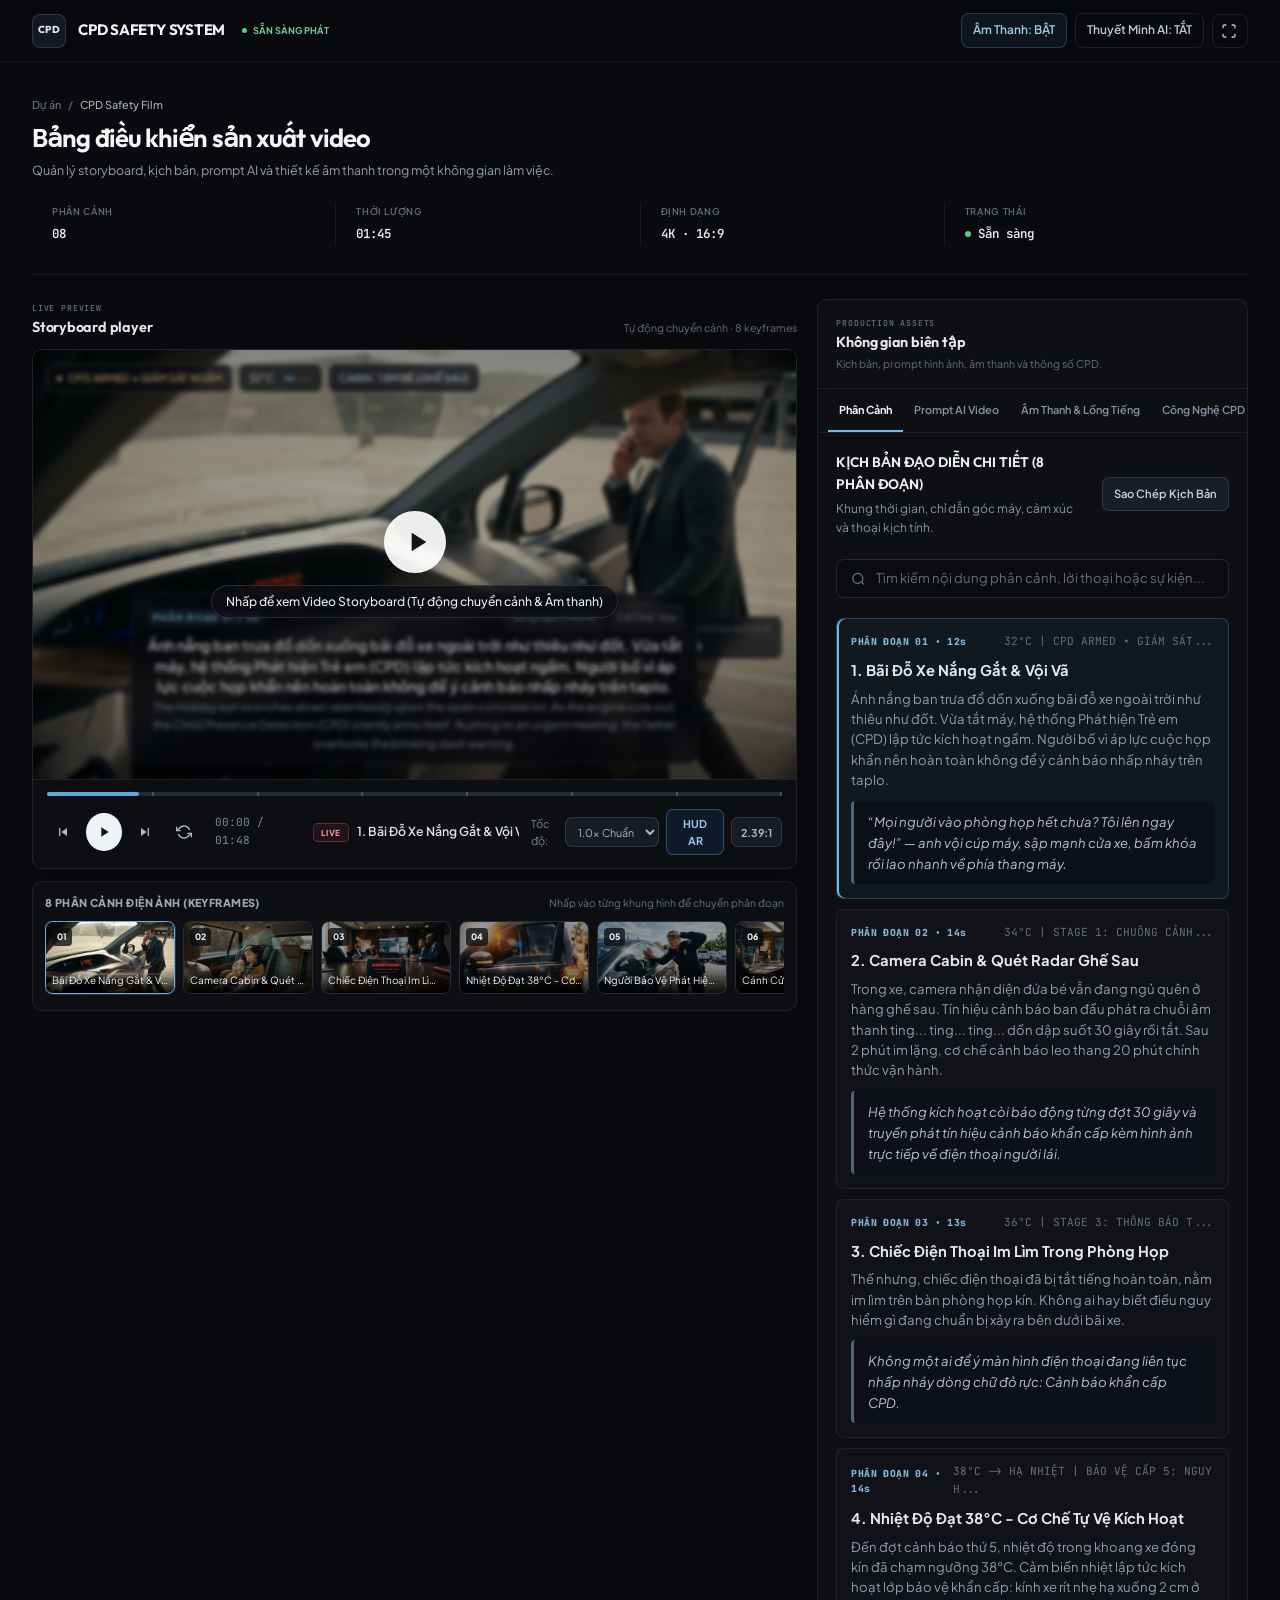
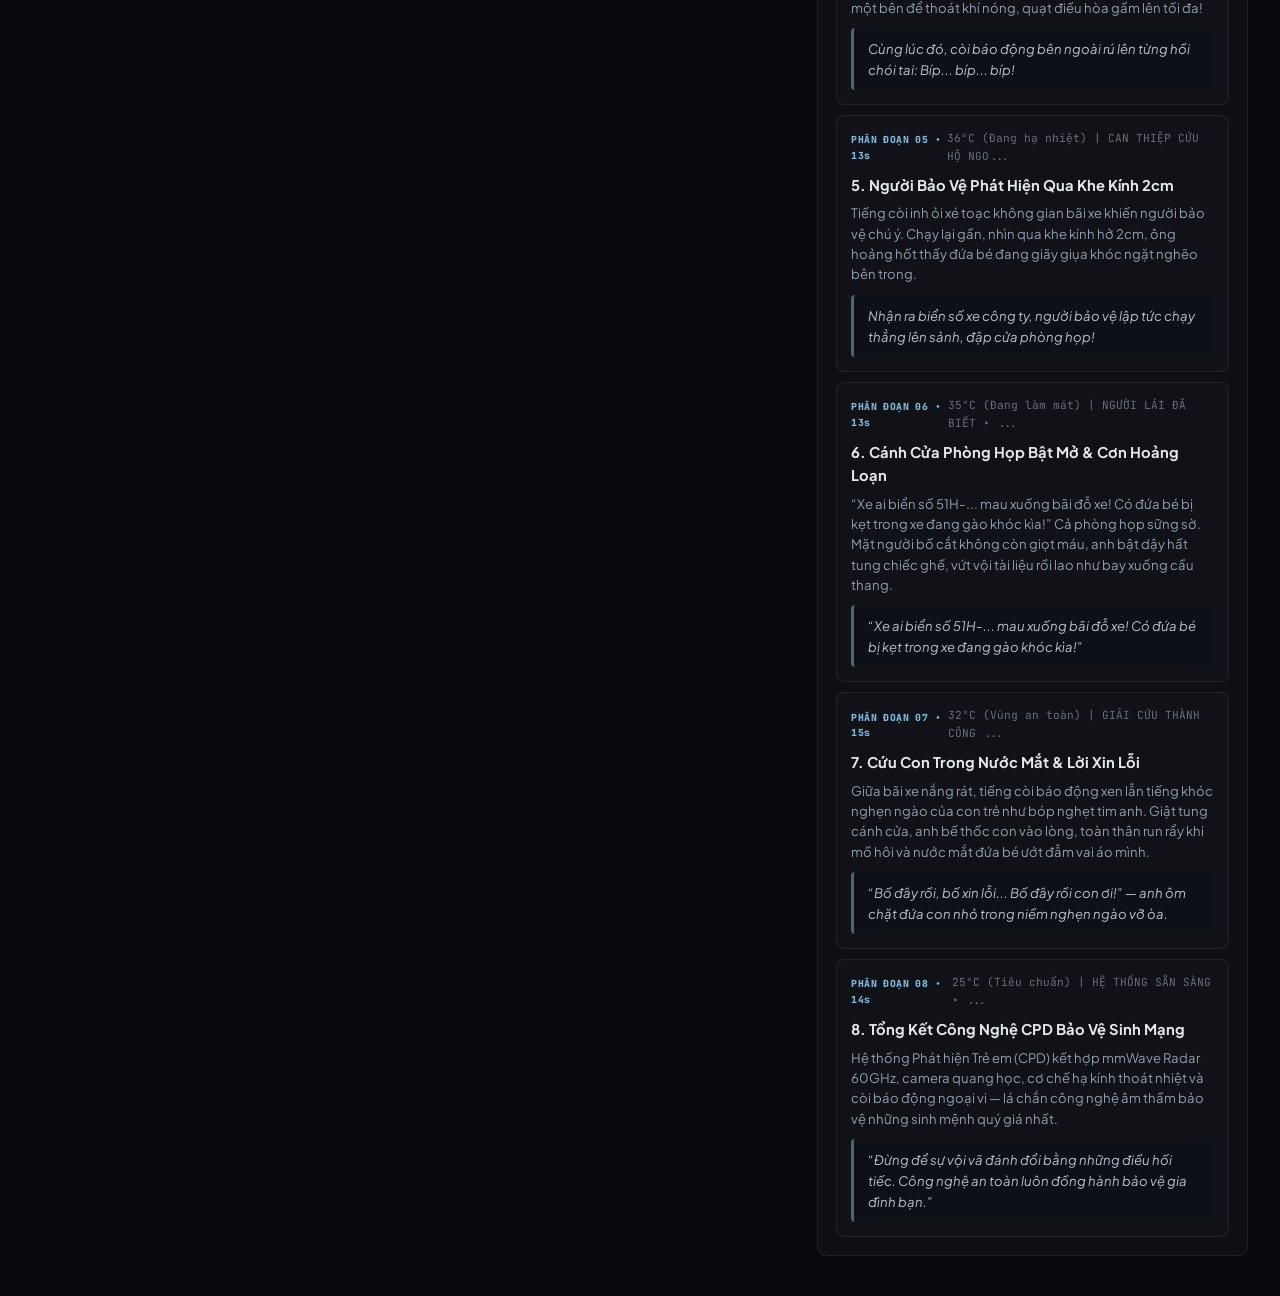
==== index.html @ 16fdd095 "Initial commit" ====
<!DOCTYPE html>
<html lang="vi">
<head>
  <meta charset="UTF-8">
  <meta name="viewport" content="width=device-width, initial-scale=1.0">
  <title>CPD Safety Shield - Phân Cảnh & Video Storyboard Điện Ảnh</title>
  <meta name="description" content="Trình phát Storyboard điện ảnh và kịch bản video công nghệ Cảnh báo Trẻ em trên xe (CPD) với âm thanh đa tầng, camera động và prompt AI video chuyên nghiệp.">
  <link rel="preconnect" href="https://fonts.googleapis.com">
  <link rel="preconnect" href="https://fonts.gstatic.com" crossorigin>
  <link href="https://fonts.googleapis.com/css2?family=Plus+Jakarta+Sans:wght@300;400;500;600;700;800;900&family=JetBrains+Mono:wght@400;500;600;700&family=Outfit:wght@400;500;600;700;800&display=swap" rel="stylesheet">
  <link rel="stylesheet" href="style.css">
</head>
<body>
  <a class="skip-link" href="#main-content">Chuyển đến nội dung chính</a>
  <div class="app-container">
    <!-- Top Glass Navigation Bar -->
    <header class="main-header">
      <div class="brand-group">
        <div class="logo-badge" title="Hệ thống Phát hiện Trẻ em CPD">
          <span class="logo-monogram">CPD</span>
        </div>
        <div class="brand-text">
          <span class="brand-eyebrow">CHILD PRESENCE DETECTION / CONTROL ROOM</span>
          <div class="title-row">
            <h1 class="project-title">CPD SAFETY SYSTEM</h1>
            <span class="tag-badge">CINEMATIC 4K</span>
            <span class="status-live-badge">
              <span class="live-dot"></span> SẴN SÀNG PHÁT
            </span>
          </div>
          <p class="project-subtitle">Phân cảnh điện ảnh 8 phân đoạn & Bộ công cụ sản xuất Video AI (Child Presence Detection)</p>
        </div>
      </div>

      <!-- Live Audio Wave Indicator -->
      <div class="audio-wave-container" id="audio-wave-container" title="Trạng thái âm thanh thời gian thực">
        <div class="wave-bar bar-1"></div>
        <div class="wave-bar bar-2"></div>
        <div class="wave-bar bar-3"></div>
        <div class="wave-bar bar-4"></div>
        <div class="wave-bar bar-5"></div>
      </div>

      <div class="header-actions">
        <button id="toggle-sound-btn" class="action-btn sound-btn active" title="Bật / Tắt hiệu ứng âm thanh kỹ thuật số (Web Audio API)">
          <svg class="icon-sound-on" viewBox="0 0 24 24" fill="none" stroke="currentColor" stroke-width="2">
            <polygon points="11 5 6 9 2 9 2 15 6 15 11 19 11 5"></polygon>
            <path d="M19.07 4.93a10 10 0 0 1 0 14.14M15.54 8.46a5 5 0 0 1 0 7.08"></path>
          </svg>
          <span id="sound-btn-text">Âm Thanh: BẬT</span>
        </button>

        <button id="toggle-vo-btn" class="action-btn vo-btn" title="Bật / Tắt thuyết minh lồng tiếng tiếng Việt tự động">
          <svg viewBox="0 0 24 24" fill="none" stroke="currentColor" stroke-width="2">
            <path d="M12 1a3 3 0 0 0-3 3v8a3 3 0 0 0 6 0V4a3 3 0 0 0-3-3z"></path>
            <path d="M19 10v2a7 7 0 0 1-14 0v-2"></path>
            <line x1="12" y1="19" x2="12" y2="23"></line>
            <line x1="8" y1="23" x2="16" y2="23"></line>
          </svg>
          <span id="vo-btn-text">Thuyết Minh AI: TẮT</span>
        </button>

        <button id="fullscreen-btn" class="action-btn icon-only" title="Chế độ toàn màn hình điện ảnh (F11)">
          <svg viewBox="0 0 24 24" fill="none" stroke="currentColor" stroke-width="2">
            <path d="M8 3H5a2 2 0 0 0-2 2v3m18 0V5a2 2 0 0 0-2-2h-3m0 18h3a2 2 0 0 0 2-2v-3M3 16v3a2 2 0 0 0 2 2h3"></path>
          </svg>
        </button>
      </div>
    </header>

    <section class="page-overview" aria-labelledby="workspace-title">
      <div class="overview-copy">
        <div class="breadcrumb" aria-label="Đường dẫn dự án">
          <span>Dự án</span>
          <span aria-hidden="true">/</span>
          <strong>CPD Safety Film</strong>
        </div>
        <h2 id="workspace-title">Bảng điều khiển sản xuất video</h2>
        <p>Quản lý storyboard, kịch bản, prompt AI và thiết kế âm thanh trong một không gian làm việc.</p>
      </div>
      <dl class="overview-stats" aria-label="Tổng quan dự án">
        <div class="overview-stat">
          <dt>Phân cảnh</dt>
          <dd>08</dd>
        </div>
        <div class="overview-stat">
          <dt>Thời lượng</dt>
          <dd>01:45</dd>
        </div>
        <div class="overview-stat">
          <dt>Định dạng</dt>
          <dd>4K · 16:9</dd>
        </div>
        <div class="overview-stat status-stat">
          <dt>Trạng thái</dt>
          <dd><span class="status-indicator"></span>Sẵn sàng</dd>
        </div>
      </dl>
    </section>

    <!-- Main Content Grid -->
    <main class="main-layout" id="main-content">
      <!-- Left: Cinema Video Player Viewport -->
      <section class="cinema-section">
        <div class="section-heading">
          <div>
            <span class="section-eyebrow">LIVE PREVIEW</span>
            <h2>Storyboard player</h2>
          </div>
          <p>Tự động chuyển cảnh · 8 keyframes</p>
        </div>
        <div class="screen-frame" id="cinema-frame">
          <!-- Cinema 16:9 Canvas / Image Container -->
          <div class="viewport-canvas" id="viewport-canvas">
            <img id="scene-image" class="scene-img kenburns-active" src="assets/images/scene1.jpg" alt="Scene Still" />
            
            <!-- Cinematic Vignette & Color Grade Overlay -->
            <div class="cinematic-lens-overlay"></div>

            <!-- Big Glowing Center Play Button (Shown when paused) -->
            <div class="center-play-overlay" id="center-play-overlay">
              <button class="big-play-btn" id="big-play-btn" aria-label="Bắt đầu xem video điện ảnh">
                <span class="btn-ripple"></span>
                <svg viewBox="0 0 24 24" fill="currentColor">
                  <path d="M8 5v14l11-7z"/>
                </svg>
              </button>
              <div class="center-play-hint">Nhấp để xem Video Storyboard (Tự động chuyển cảnh & Âm thanh)</div>
            </div>
            
            <!-- Live CPD Telemetry HUD Overlay -->
            <div class="telemetry-hud" id="telemetry-hud">
              <div class="hud-top-bar">
                <div class="hud-glass-badge alert-badge" id="hud-status-chip">
                  <span class="hud-pulse-dot"></span>
                  <span id="hud-status-text">CPD ARMED • GIÁM SÁT NGẦM</span>
                </div>
                <div class="hud-glass-badge temp-badge" id="hud-temp-chip">
                  <span class="temp-indicator-icon">🌡️</span>
                  <span id="hud-temp-val">32°C</span>
                  <div class="temp-mini-bar"><div class="temp-mini-fill" id="temp-mini-fill" style="width: 35%;"></div></div>
                </div>
                <div class="hud-glass-badge cabin-badge">
                  <span class="cabin-icon">👶</span>
                  <span>CABIN: <strong id="hud-occupant-val">1 EM BÉ (GHẾ SAU)</strong></span>
                </div>
              </div>

              <!-- Radar Target Reticle -->
              <div class="hud-center-graphic" id="hud-radar-scan">
                <div class="radar-sweep"></div>
                <div class="radar-crosshair-h"></div>
                <div class="radar-crosshair-v"></div>
                <div class="target-marker" id="hud-target-marker">
                  <span class="target-bracket top-left"></span>
                  <span class="target-bracket top-right"></span>
                  <span class="target-bracket btm-left"></span>
                  <span class="target-bracket btm-right"></span>
                  <span class="target-label" id="hud-target-label">RADAR 60GHz • TARGET #01</span>
                </div>
              </div>

              <div class="hud-bottom-bar">
                <div class="hud-stat-box">
                  <span class="stat-label">CƠ CHẾ PHẢN ỨNG</span>
                  <span class="stat-value" id="hud-mitigation-val">Chờ tín hiệu</span>
                </div>
                <div class="hud-stat-box">
                  <span class="stat-label">KÍNH THOÁT KHÍ NÓNG</span>
                  <span class="stat-value" id="hud-window-val">0 cm (Đóng kín)</span>
                </div>
                <div class="hud-stat-box">
                  <span class="stat-label">CÒI BÁO ĐỘNG NGOẠI VI</span>
                  <span class="stat-value" id="hud-horn-val">Chế độ im lặng</span>
                </div>
              </div>
            </div>

            <!-- Urgent Phone Notification Simulation Modal (Scene 3) -->
            <div class="phone-alert-overlay" id="phone-alert-modal">
              <div class="phone-modal-card">
                <div class="phone-header">
                  <div class="phone-app-badge">
                    <span class="bell-icon">🔔</span> SMART CAR CONNECT • KHẨN CẤP
                  </div>
                  <span class="phone-time">VỪA XONG</span>
                </div>
                <div class="phone-body">
                  <div class="alert-badge-red">⚠️ BÁO ĐỘNG CPD CẤP ĐỘ 5 (38°C)</div>
                  <h4 class="phone-alert-title">Phát hiện trẻ em trong khoang xe đóng kín!</h4>
                  <p class="phone-alert-desc">Nhiệt độ đã chạm ngưỡng nguy hiểm <strong>38°C</strong>. Hệ thống kích hoạt hạ kính 2cm & còi cứu hộ ngoại vi.</p>
                </div>
              </div>
            </div>

            <!-- Subtitles Floating Container -->
            <div class="subtitles-container" id="subtitles-container">
              <div class="subtitle-box" id="subtitle-box">
                <div class="subtitle-top-info">
                  <span class="scene-counter-tag" id="subtitle-scene-badge">PHÂN ĐOẠN 01 / 08</span>
                  <div class="subtitle-controls">
                    <button class="sub-ctrl-btn" id="sub-lang-toggle" title="Chuyển đổi: Song ngữ / Chỉ Tiếng Việt / Chỉ Tiếng Anh">Song Ngữ (VN/EN)</button>
                    <button class="sub-ctrl-btn" id="sub-font-toggle" title="Tăng / Giảm cỡ chữ phụ đề">Cỡ Chữ: Vừa</button>
                  </div>
                </div>
                <p class="subtitle-text-vn" id="subtitle-vn">Ánh nắng ban trưa đổ dồn xuống bãi đỗ xe ngoài trời như thiêu như đốt...</p>
                <p class="subtitle-text-en" id="subtitle-en">The blazing midday sun beats down mercilessly on the outdoor parking lot...</p>
              </div>
            </div>

            <!-- Letterbox Bars for 2.39:1 Cinema Scope -->
            <div class="letterbox-bar letterbox-top"></div>
            <div class="letterbox-bar letterbox-bottom"></div>
          </div>

          <!-- Video Controls Toolbar -->
          <div class="player-controls-bar">
            <!-- Timeline Scrubber -->
            <div class="timeline-slider-container" id="timeline-slider" title="Nhấp vào để tua nhanh phân cảnh">
              <div class="timeline-track">
                <div class="timeline-fill" id="timeline-fill"></div>
                <div class="timeline-thumb" id="timeline-thumb"></div>
              </div>
              <div class="timeline-markers" id="timeline-markers">
                <!-- 8 Scene Markers populated by JS -->
              </div>
            </div>

            <div class="controls-row">
              <div class="left-controls">
                <button id="prev-btn" class="ctrl-btn" title="Phân cảnh trước (Phím: Mũi tên trái)">
                  <svg viewBox="0 0 24 24" fill="currentColor"><path d="M6 6h2v12H6zm3.5 6 8.5 6V6z"/></svg>
                </button>
                <button id="play-pause-btn" class="ctrl-btn play-btn" title="Phát / Tạm dừng (Phím: Space)">
                  <svg class="icon-play" viewBox="0 0 24 24" fill="currentColor"><path d="M8 5v14l11-7z"/></svg>
                  <svg class="icon-pause" viewBox="0 0 24 24" fill="currentColor"><path d="M6 19h4V5H6v14zm8-14v14h4V5h-4z"/></svg>
                </button>
                <button id="next-btn" class="ctrl-btn" title="Phân cảnh tiếp theo (Phím: Mũi tên phải)">
                  <svg viewBox="0 0 24 24" fill="currentColor"><path d="m6 18 8.5-6L6 6v12zM16 6v12h2V6h-2z"/></svg>
                </button>
                <button id="replay-btn" class="ctrl-btn" title="Phát lại từ đầu">
                  <svg viewBox="0 0 24 24" fill="none" stroke="currentColor" stroke-width="2"><path d="M1 4v6h6M23 20v-6h-6"/><path d="M20.49 9A9 9 0 0 0 5.64 5.64L1 10m22 4l-4.64 4.36A9 9 0 0 1 3.51 15"/></svg>
                </button>
                <div class="time-display">
                  <span id="current-time">00:00</span> / <span id="total-time">01:45</span>
                </div>
              </div>

              <div class="center-scene-title">
                <span class="badge-live">LIVE</span>
                <span id="active-scene-title" class="scene-name">1. Bãi Đỗ Xe Nắng Gắt & Vội Vã</span>
              </div>

              <div class="right-controls">
                <div class="speed-selector">
                  <label for="speed-select">Tốc độ:</label>
                  <select id="speed-select">
                    <option value="0.75">0.75x</option>
                    <option value="1" selected>1.0x Chuẩn</option>
                    <option value="1.25">1.25x</option>
                    <option value="1.5">1.5x</option>
                  </select>
                </div>
                <button id="toggle-hud-btn" class="ctrl-pill-btn active" title="Bật / Tắt giao diện cảm biến HUD">
                  <span class="pill-dot"></span> HUD AR
                </button>
                <button id="toggle-aspect-btn" class="ctrl-pill-btn" title="Chuyển đổi tỷ lệ 16:9 / 2.39:1 Cinema Scope">2.39:1</button>
              </div>
            </div>
          </div>
        </div>

        <!-- Thumbnails Strip -->
        <div class="thumbnail-strip-wrapper">
          <div class="strip-header">
            <div class="strip-header-title">
              <svg viewBox="0 0 24 24" fill="none" stroke="currentColor" stroke-width="2"><rect x="2" y="2" width="20" height="20" rx="2.18" ry="2.18"></rect><line x1="7" y1="2" x2="7" y2="22"></line><line x1="17" y1="2" x2="17" y2="22"></line><line x1="2" y1="12" x2="22" y2="12"></line><line x1="2" y1="7" x2="7" y2="7"></line><line x1="2" y1="17" x2="7" y2="17"></line><line x1="17" y1="17" x2="22" y2="17"></line><line x1="17" y1="7" x2="22" y2="7"></line></svg>
              <span>8 PHÂN CẢNH ĐIỆN ẢNH (KEYFRAMES)</span>
            </div>
            <span class="strip-hint">Nhấp vào từng khung hình để chuyển phân đoạn</span>
          </div>
          <div class="thumbnail-strip" id="thumbnail-strip">
            <!-- Rendered by JS -->
          </div>
        </div>
      </section>

      <!-- Right: Story Director Studio & AI Video Generator Prompts -->
      <section class="director-studio-section">
        <div class="studio-titlebar">
          <span class="section-eyebrow">PRODUCTION ASSETS</span>
          <h2>Không gian biên tập</h2>
          <p>Kịch bản, prompt hình ảnh, âm thanh và thông số CPD.</p>
        </div>
        <!-- Modern Pill Tabs -->
        <div class="studio-tabs" role="tablist" aria-label="Bộ công cụ đạo diễn">
          <button class="tab-btn active" data-tab="script-tab" role="tab" aria-selected="true" aria-controls="script-tab">
            <svg viewBox="0 0 24 24" fill="none" stroke="currentColor" stroke-width="2"><path d="M14 2H6a2 2 0 0 0-2 2v16a2 2 0 0 0 2 2h12a2 2 0 0 0 2-2V8z"></path><polyline points="14 2 14 8 20 8"></polyline><line x1="16" y1="13" x2="8" y2="13"></line><line x1="16" y1="17" x2="8" y2="17"></line><polyline points="10 9 9 9 8 9"></polyline></svg>
            Phân Cảnh
          </button>
          <button class="tab-btn" data-tab="ai-prompts-tab" role="tab" aria-selected="false" aria-controls="ai-prompts-tab">
            <svg viewBox="0 0 24 24" fill="none" stroke="currentColor" stroke-width="2"><circle cx="12" cy="12" r="3"></circle><path d="M19.4 15a1.65 1.65 0 0 0 .33 1.82l.06.06a2 2 0 0 1 0 2.83 2 2 0 0 1-2.83 0l-.06-.06a1.65 1.65 0 0 0-1.82-.33 1.65 1.65 0 0 0-1 1.51V21a2 2 0 0 1-2 2 2 2 0 0 1-2-2v-.09A1.65 1.65 0 0 0 9 19.4a1.65 1.65 0 0 0-1.82.33l-.06.06a2 2 0 0 1-2.83 0 2 2 0 0 1 0-2.83l.06-.06a1.65 1.65 0 0 0 .33-1.82 1.65 1.65 0 0 0-1.51-1H3a2 2 0 0 1-2-2 2 2 0 0 1 2-2h.09A1.65 1.65 0 0 0 4.6 9a1.65 1.65 0 0 0-.33-1.82l-.06-.06a2 2 0 0 1 0-2.83 2 2 0 0 1 2.83 0l.06.06a1.65 1.65 0 0 0 1.82.33H9a1.65 1.65 0 0 0 1-1.51V3a2 2 0 0 1 2-2 2 2 0 0 1 2 2v.09a1.65 1.65 0 0 0 1 1.51 1.65 1.65 0 0 0 1.82-.33l.06-.06a2 2 0 0 1 2.83 0 2 2 0 0 1 0 2.83l-.06.06a1.65 1.65 0 0 0-.33 1.82V9a1.65 1.65 0 0 0 1.51 1H21a2 2 0 0 1 2 2 2 2 0 0 1-2 2h-.09a1.65 1.65 0 0 0-1.51 1z"></path></svg>
            Prompt AI Video
          </button>
          <button class="tab-btn" data-tab="sound-fx-tab" role="tab" aria-selected="false" aria-controls="sound-fx-tab">
            <svg viewBox="0 0 24 24" fill="none" stroke="currentColor" stroke-width="2"><path d="M9 18V5l12-2v13"></path><circle cx="6" cy="18" r="3"></circle><circle cx="18" cy="16" r="3"></circle></svg>
            Âm Thanh & Lồng Tiếng
          </button>
          <button class="tab-btn" data-tab="tech-cpd-tab" role="tab" aria-selected="false" aria-controls="tech-cpd-tab">
            <svg viewBox="0 0 24 24" fill="none" stroke="currentColor" stroke-width="2"><path d="M12 22s8-4 8-10V5l-8-3-8 3v7c0 6 8 10 8 10z"></path></svg>
            Công Nghệ CPD
          </button>
        </div>

        <div class="studio-tab-content">
          <!-- TAB 1: SCRIPT -->
          <div class="tab-pane active" id="script-tab" role="tabpanel">
            <div class="pane-header flex-between">
              <div>
                <h3>KỊCH BẢN ĐẠO DIỄN CHI TIẾT (8 PHÂN ĐOẠN)</h3>
                <p>Khung thời gian, chỉ dẫn góc máy, cảm xúc và thoại kịch tính.</p>
              </div>
              <button id="copy-script-text-btn" class="secondary-btn" title="Sao chép toàn bộ văn bản kịch bản">
                <svg viewBox="0 0 24 24" fill="none" stroke="currentColor" stroke-width="2"><rect x="9" y="9" width="13" height="13" rx="2" ry="2"></rect><path d="M5 15H4a2 2 0 0 1-2-2V4a2 2 0 0 1 2-2h9a2 2 0 0 1 2 2v1"></path></svg>
                Sao Chép Kịch Bản
              </button>
            </div>

            <!-- Quick Filter in Script -->
            <div class="search-filter-box">
              <svg viewBox="0 0 24 24" fill="none" stroke="currentColor" stroke-width="2"><circle cx="11" cy="11" r="8"></circle><line x1="21" y1="21" x2="16.65" y2="16.65"></line></svg>
              <input type="text" id="script-search-input" placeholder="Tìm kiếm nội dung phân cảnh, lời thoại hoặc sự kiện..." />
            </div>

            <div class="scenes-list-container" id="scenes-script-list">
              <!-- Rendered by JS -->
            </div>
          </div>

          <!-- TAB 2: AI PROMPTS -->
          <div class="tab-pane" id="ai-prompts-tab" role="tabpanel">
            <div class="pane-header flex-between">
              <div>
                <h3>PROMPT SẴN SÀNG CHO CÁC CÔNG CỤ AI VIDEO</h3>
                <p>Tối ưu hóa cho <strong>Runway Gen-3</strong>, <strong>Kling AI 1.5</strong>, <strong>Luma Dream Machine</strong>, <strong>Sora</strong>, và <strong>Midjourney v6.1</strong>.</p>
              </div>
              <button id="copy-all-prompts-btn" class="primary-btn">
                <svg viewBox="0 0 24 24" fill="none" stroke="currentColor" stroke-width="2"><rect x="9" y="9" width="13" height="13" rx="2" ry="2"></rect><path d="M5 15H4a2 2 0 0 1-2-2V4a2 2 0 0 1 2-2h9a2 2 0 0 1 2 2v1"></path></svg>
                Sao Chép Toàn Bộ 8 Prompt
              </button>
            </div>
            <div class="prompts-grid" id="prompts-container">
              <!-- Rendered by JS -->
            </div>
          </div>

          <!-- TAB 3: SOUND FX & VO -->
          <div class="tab-pane" id="sound-fx-tab" role="tabpanel">
            <div class="pane-header">
              <h3>BẢNG THIẾT KẾ ÂM THANH (SFX & FOLEY CUE SHEET)</h3>
              <p>Hướng dẫn phối âm thanh đa tầng cho người dựng phim trên CapCut / DaVinci Resolve.</p>
            </div>
            <div class="sfx-table-wrapper" id="sfx-table-container">
              <!-- Rendered by JS -->
            </div>
          </div>

          <!-- TAB 4: TECH CPD -->
          <div class="tab-pane" id="tech-cpd-tab" role="tabpanel">
            <div class="pane-header">
              <h3>KIẾN TRÚC 5 TẦNG BẢO VỆ CỦA HỆ THỐNG CPD</h3>
              <p>Tiêu chuẩn an toàn ô tô quốc tế Euro NCAP & NHTSA 2025</p>
            </div>
            <div class="cpd-tech-breakdown">
              <div class="cpd-diagram-card">
                <div class="level-badge">TẦNG 1: QUAN SÁT & KÍCH HOẠT NGẦM</div>
                <h4>Cảm biến mmWave Radar 60GHz & Camera Cabin AI</h4>
                <p>Ngay khi tắt máy và tài xế mở cửa, radar quét nhịp thở vi mô (micro-respiration) và cử động nhỏ nhất của trẻ sơ sinh dưới chăn hoặc ghế trẻ em.</p>
              </div>
              <div class="cpd-diagram-card warning">
                <div class="level-badge warning">TẦNG 2: CẢNH BÁO NỘI VI (30 Giây)</div>
                <h4>Âm thanh Ting... Ting... dồn dập & Taplo nhấp nháy</h4>
                <p>Nhắc nhở trực diện trước khi người lái rời bước. Đèn taplo biểu tượng ghế trẻ em phát sáng đỏ cam.</p>
              </div>
              <div class="cpd-diagram-card alert">
                <div class="level-badge alert">TẦNG 3: CẢNH BÁO TỪ XA QUA ỨNG DỤNG (20 Phút Leo Thang)</div>
                <h4>Gửi thông báo khẩn cấp + Ảnh trực tiếp qua 4G/5G</h4>
                <p>Gửi tin nhắn ưu tiên cao vượt qua chế độ DND/Mute trên smartphone người thân kèm đo nhiệt độ phòng lái thời gian thực.</p>
              </div>
              <div class="cpd-diagram-card danger">
                <div class="level-badge danger">TẦNG 4: GIẢM THIỂU TAI HỌA NHIỆT ĐỘ (38°C Threshold)</div>
                <h4>Hạ kính 2cm + Quạt thông gió làm mát công suất cực đại</h4>
                <p>Ngăn chặn hiệu ứng nhà kính trong khoang xe đóng kín, tạo lối thoát nhiệt khí nóng, giảm 6-8°C tức thì để kéo dài thời gian an toàn.</p>
              </div>
              <div class="cpd-diagram-card emergency">
                <div class="level-badge emergency">TẦNG 5: CỨU HỘ CỘNG ĐỒNG (Còi Ngoại Vi Đứt Quãng)</div>
                <h4>Còi xe rú từng hồi Bíp... Bíp... Bíp + Đèn Hazard nháy sáng</h4>
                <p>Gây chú ý mạnh mẽ cho bảo vệ, người đi đường và khu vực xung quanh khi tài xế không phản hồi điện thoại, cứu mạng đứa trẻ kịp thời.</p>
              </div>
            </div>
          </div>
        </div>
      </section>
    </main>

    <!-- Toast Notification -->
    <div id="toast" class="toast" role="status" aria-live="polite">
      <svg class="toast-icon" viewBox="0 0 24 24" fill="none" stroke="currentColor" stroke-width="2.5"><polyline points="20 6 9 17 4 12"></polyline></svg>
      <span id="toast-text">Đã sao chép vào bộ nhớ tạm!</span>
    </div>
  </div>

  <script src="audioEngine.js"></script>
  <script src="app.js"></script>
</body>
</html>
---- style.css ----
:root {
  --bg-primary: #060911;
  --bg-secondary: #0c121e;
  --bg-card: rgba(14, 21, 35, 0.72);
  --bg-card-hover: rgba(22, 33, 54, 0.88);
  --bg-glass-strong: rgba(8, 14, 25, 0.85);
  
  --border-subtle: rgba(255, 255, 255, 0.08);
  --border-medium: rgba(255, 255, 255, 0.16);
  --border-active: rgba(0, 242, 254, 0.45);
  
  --accent-cyan: #00f2fe;
  --accent-blue: #4facfe;
  --accent-purple: #7f00ff;
  --accent-red: #ff3366;
  --accent-amber: #ffaa00;
  --accent-green: #00e676;
  
  --text-main: #f8fafc;
  --text-muted: #94a3b8;
  --text-dim: #64748b;
  
  --font-main: 'Plus Jakarta Sans', system-ui, -apple-system, sans-serif;
  --font-heading: 'Outfit', sans-serif;
  --font-mono: 'JetBrains Mono', monospace;
  
  --radius-xs: 6px;
  --radius-sm: 10px;
  --radius-md: 16px;
  --radius-lg: 24px;
  
  --shadow-glow: 0 0 25px rgba(0, 242, 254, 0.28);
  --shadow-card: 0 12px 35px rgba(0, 0, 0, 0.45);
  --shadow-danger: 0 0 30px rgba(255, 51, 102, 0.35);
  --transition-smooth: all 0.28s cubic-bezier(0.16, 1, 0.3, 1);
}

* {
  box-sizing: border-box;
  margin: 0;
  padding: 0;
}

body {
  background-color: var(--bg-primary);
  color: var(--text-main);
  font-family: var(--font-main);
  line-height: 1.6;
  min-height: 100vh;
  overflow-x: hidden;
  background-image: 
    radial-gradient(circle at 15% 15%, rgba(0, 242, 254, 0.08) 0%, transparent 40%),
    radial-gradient(circle at 85% 25%, rgba(127, 0, 255, 0.07) 0%, transparent 45%),
    radial-gradient(circle at 50% 85%, rgba(255, 51, 102, 0.06) 0%, transparent 50%);
  background-attachment: fixed;
}

/* Custom Scrollbar */
::-webkit-scrollbar {
  width: 7px;
  height: 7px;
}
::-webkit-scrollbar-track {
  background: rgba(0, 0, 0, 0.2);
}
::-webkit-scrollbar-thumb {
  background: rgba(255, 255, 255, 0.15);
  border-radius: 4px;
}
::-webkit-scrollbar-thumb:hover {
  background: var(--accent-cyan);
}

.app-container {
  display: flex;
  flex-direction: column;
  min-height: 100vh;
  max-width: 1760px;
  margin: 0 auto;
  padding: 16px 24px 32px;
  gap: 20px;
}

/* ================= HEADER ================= */
.main-header {
  display: flex;
  justify-content: space-between;
  align-items: center;
  padding: 14px 24px;
  background: var(--bg-card);
  backdrop-filter: blur(28px);
  -webkit-backdrop-filter: blur(28px);
  border: 1px solid var(--border-medium);
  border-radius: var(--radius-md);
  box-shadow: var(--shadow-card);
}

.brand-group {
  display: flex;
  align-items: center;
  gap: 16px;
}

.logo-badge {
  position: relative;
  width: 48px;
  height: 48px;
  border-radius: var(--radius-sm);
  background: linear-gradient(135deg, rgba(0, 242, 254, 0.2), rgba(79, 172, 254, 0.08));
  border: 1.5px solid var(--accent-cyan);
  display: flex;
  align-items: center;
  justify-content: center;
  color: var(--accent-cyan);
  box-shadow: 0 0 16px rgba(0, 242, 254, 0.25);
}

.icon-radar {
  width: 26px;
  height: 26px;
  animation: radar-spin 8s linear infinite;
}

@keyframes radar-spin {
  from { transform: rotate(0deg); }
  to { transform: rotate(360deg); }
}

.pulse-dot {
  position: absolute;
  top: 5px;
  right: 5px;
  width: 8px;
  height: 8px;
  background: var(--accent-red);
  border-radius: 50%;
  box-shadow: 0 0 10px var(--accent-red);
  animation: pulse-glow 1.5s infinite alternate;
}

@keyframes pulse-glow {
  0% { transform: scale(0.85); opacity: 0.7; }
  100% { transform: scale(1.3); opacity: 1; }
}

.title-row {
  display: flex;
  align-items: center;
  gap: 10px;
  flex-wrap: wrap;
}

.project-title {
  font-family: var(--font-heading);
  font-size: 1.3rem;
  font-weight: 800;
  letter-spacing: 0.04em;
  background: linear-gradient(90deg, #ffffff 30%, #a0e2ff 100%);
  -webkit-background-clip: text;
  -webkit-text-fill-color: transparent;
}

.tag-badge {
  font-size: 0.65rem;
  font-weight: 800;
  padding: 3px 8px;
  background: rgba(0, 242, 254, 0.15);
  border: 1px solid rgba(0, 242, 254, 0.4);
  border-radius: 6px;
  color: var(--accent-cyan);
  letter-spacing: 0.08em;
}

.status-live-badge {
  display: inline-flex;
  align-items: center;
  gap: 5px;
  font-size: 0.65rem;
  font-weight: 700;
  color: var(--accent-green);
  background: rgba(0, 230, 118, 0.12);
  border: 1px solid rgba(0, 230, 118, 0.3);
  padding: 3px 8px;
  border-radius: 6px;
}

.live-dot {
  width: 6px;
  height: 6px;
  background: var(--accent-green);
  border-radius: 50%;
  box-shadow: 0 0 6px var(--accent-green);
}

.project-subtitle {
  font-size: 0.82rem;
  color: var(--text-muted);
  margin-top: 2px;
}

/* Audio Visualizer Wave */
.audio-wave-container {
  display: flex;
  align-items: center;
  gap: 3px;
  height: 24px;
  padding: 0 8px;
  opacity: 0.4;
  transition: var(--transition-smooth);
}

.audio-wave-container.playing {
  opacity: 1;
}

.wave-bar {
  width: 3px;
  height: 6px;
  background: var(--accent-cyan);
  border-radius: 2px;
  transition: height 0.2s ease;
}

.audio-wave-container.playing .bar-1 { animation: wave-anim 0.8s ease-in-out infinite alternate; }
.audio-wave-container.playing .bar-2 { animation: wave-anim 0.6s ease-in-out 0.2s infinite alternate; }
.audio-wave-container.playing .bar-3 { animation: wave-anim 1.1s ease-in-out 0.1s infinite alternate; }
.audio-wave-container.playing .bar-4 { animation: wave-anim 0.7s ease-in-out 0.3s infinite alternate; }
.audio-wave-container.playing .bar-5 { animation: wave-anim 0.9s ease-in-out 0.15s infinite alternate; }

@keyframes wave-anim {
  0% { height: 4px; }
  100% { height: 22px; background: var(--accent-blue); }
}

.header-actions {
  display: flex;
  align-items: center;
  gap: 10px;
}

.action-btn {
  display: inline-flex;
  align-items: center;
  gap: 8px;
  padding: 8px 16px;
  background: rgba(255, 255, 255, 0.06);
  border: 1px solid var(--border-medium);
  border-radius: var(--radius-sm);
  color: var(--text-main);
  font-size: 0.82rem;
  font-weight: 600;
  cursor: pointer;
  transition: var(--transition-smooth);
}

.action-btn:hover {
  background: rgba(255, 255, 255, 0.14);
  border-color: rgba(255, 255, 255, 0.3);
  transform: translateY(-1px);
}

.action-btn svg {
  width: 16px;
  height: 16px;
}

.action-btn.active, .sound-btn.active {
  background: rgba(0, 242, 254, 0.16);
  border-color: var(--accent-cyan);
  color: var(--accent-cyan);
  box-shadow: 0 0 16px rgba(0, 242, 254, 0.25);
}

.vo-btn.active {
  background: rgba(0, 230, 118, 0.16);
  border-color: var(--accent-green);
  color: var(--accent-green);
  box-shadow: 0 0 16px rgba(0, 230, 118, 0.25);
}

.action-btn.icon-only {
  padding: 9px;
}

/* ================= MAIN LAYOUT ================= */
.main-layout {
  display: grid;
  grid-template-columns: 1.18fr 0.82fr;
  gap: 24px;
}

@media (max-width: 1260px) {
  .main-layout {
    grid-template-columns: 1fr;
  }
}

/* ================= CINEMA SECTION ================= */
.cinema-section {
  display: flex;
  flex-direction: column;
  gap: 16px;
}

.screen-frame {
  background: #000;
  border-radius: var(--radius-lg);
  border: 1px solid rgba(255, 255, 255, 0.14);
  box-shadow: 0 25px 60px rgba(0, 0, 0, 0.85);
  overflow: hidden;
  position: relative;
  display: flex;
  flex-direction: column;
}

.viewport-canvas {
  position: relative;
  width: 100%;
  aspect-ratio: 16 / 9;
  overflow: hidden;
  background: #020408;
  display: flex;
  align-items: center;
  justify-content: center;
  transition: aspect-ratio 0.4s ease;
  cursor: pointer;
}

.viewport-canvas.scope-mode {
  aspect-ratio: 2.39 / 1;
}

.scene-img {
  width: 100%;
  height: 100%;
  object-fit: cover;
  display: block;
  transform: scale(1);
  transition: opacity 0.4s ease, transform 0.4s ease;
}

/* Ken Burns Camera Movement */
.kenburns-active {
  animation: kenburns-motion 9s ease-in-out infinite alternate;
}

@keyframes kenburns-motion {
  0% { transform: scale(1) translate(0, 0); }
  50% { transform: scale(1.07) translate(-1%, -1.2%); }
  100% { transform: scale(1.14) translate(1.2%, 0.8%); }
}

.cinematic-lens-overlay {
  position: absolute;
  inset: 0;
  pointer-events: none;
  background: 
    radial-gradient(circle at center, transparent 40%, rgba(0, 0, 0, 0.5) 85%),
    linear-gradient(180deg, rgba(0, 0, 0, 0.35) 0%, transparent 22%, transparent 68%, rgba(0, 0, 0, 0.85) 100%);
  box-shadow: inset 0 0 80px rgba(0, 0, 0, 0.7);
}

/* Big Center Play Button Overlay */
.center-play-overlay {
  position: absolute;
  inset: 0;
  display: flex;
  flex-direction: column;
  align-items: center;
  justify-content: center;
  gap: 14px;
  background: rgba(0, 0, 0, 0.35);
  backdrop-filter: blur(4px);
  z-index: 12;
  transition: opacity 0.3s ease, visibility 0.3s ease;
}

.center-play-overlay.hidden {
  opacity: 0;
  visibility: hidden;
  pointer-events: none;
}

.big-play-btn {
  position: relative;
  width: 72px;
  height: 72px;
  border-radius: 50%;
  background: linear-gradient(135deg, var(--accent-cyan), var(--accent-blue));
  border: none;
  color: #000;
  display: flex;
  align-items: center;
  justify-content: center;
  cursor: pointer;
  box-shadow: 0 10px 30px rgba(0, 242, 254, 0.5);
  transition: var(--transition-smooth);
}

.big-play-btn svg {
  width: 32px;
  height: 32px;
  margin-left: 4px;
}

.big-play-btn:hover {
  transform: scale(1.12);
  box-shadow: 0 12px 40px rgba(0, 242, 254, 0.7);
}

.btn-ripple {
  position: absolute;
  inset: -8px;
  border-radius: 50%;
  border: 2px solid var(--accent-cyan);
  animation: ripple-anim 2s cubic-bezier(0.16, 1, 0.3, 1) infinite;
}

@keyframes ripple-anim {
  0% { transform: scale(0.9); opacity: 0.9; }
  100% { transform: scale(1.4); opacity: 0; }
}

.center-play-hint {
  font-size: 0.85rem;
  font-weight: 600;
  color: #ffffff;
  background: rgba(0, 0, 0, 0.75);
  padding: 6px 14px;
  border-radius: 20px;
  border: 1px solid rgba(255, 255, 255, 0.15);
  text-shadow: 0 2px 4px rgba(0, 0, 0, 0.8);
}

/* Letterbox bars */
.letterbox-bar {
  position: absolute;
  left: 0;
  right: 0;
  height: 0;
  background: #000;
  z-index: 10;
  transition: height 0.35s ease;
}
.letterbox-top { top: 0; }
.letterbox-bottom { bottom: 0; }

.scope-mode .letterbox-bar {
  height: 6.5%;
}

/* ================= TELEMETRY HUD ================= */
.telemetry-hud {
  position: absolute;
  inset: 18px;
  pointer-events: none;
  display: flex;
  flex-direction: column;
  justify-content: space-between;
  z-index: 6;
  transition: opacity 0.3s ease;
  font-family: var(--font-mono);
}

.telemetry-hud.hud-hidden {
  opacity: 0;
}

.hud-top-bar, .hud-bottom-bar {
  display: flex;
  justify-content: space-between;
  align-items: center;
  gap: 12px;
}

.hud-glass-badge {
  background: rgba(8, 14, 24, 0.75);
  backdrop-filter: blur(12px);
  -webkit-backdrop-filter: blur(12px);
  border: 1px solid rgba(0, 242, 254, 0.35);
  padding: 7px 14px;
  border-radius: var(--radius-xs);
  font-size: 0.73rem;
  color: var(--accent-cyan);
  display: flex;
  align-items: center;
  gap: 8px;
  box-shadow: 0 4px 16px rgba(0, 0, 0, 0.5);
}

.hud-glass-badge.alert-badge {
  border-color: var(--accent-amber);
  color: var(--accent-amber);
}

.hud-glass-badge.alert-badge.danger-state {
  border-color: var(--accent-red);
  color: #fff;
  background: rgba(255, 51, 102, 0.45);
  box-shadow: 0 0 25px rgba(255, 51, 102, 0.7);
  animation: pulse-danger-chip 0.9s infinite alternate;
}

@keyframes pulse-danger-chip {
  0% { transform: scale(1); }
  100% { transform: scale(1.04); }
}

.hud-pulse-dot {
  width: 7px;
  height: 7px;
  background: currentColor;
  border-radius: 50%;
  box-shadow: 0 0 8px currentColor;
}

.temp-mini-bar {
  width: 38px;
  height: 5px;
  background: rgba(255, 255, 255, 0.15);
  border-radius: 3px;
  overflow: hidden;
  margin-left: 4px;
}

.temp-mini-fill {
  height: 100%;
  background: linear-gradient(90deg, var(--accent-cyan), var(--accent-red));
  border-radius: 3px;
  transition: width 0.4s ease;
}

.hud-stat-box {
  background: rgba(8, 14, 24, 0.75);
  backdrop-filter: blur(12px);
  border: 1px solid var(--border-subtle);
  padding: 6px 14px;
  border-radius: var(--radius-xs);
  display: flex;
  flex-direction: column;
}

.stat-label {
  font-size: 0.6rem;
  color: var(--text-muted);
  letter-spacing: 0.06em;
}

.stat-value {
  font-size: 0.76rem;
  font-weight: 600;
  color: #fff;
}

/* Radar Scan Graphic */
.hud-center-graphic {
  position: absolute;
  top: 50%;
  left: 50%;
  transform: translate(-50%, -50%);
  width: 230px;
  height: 230px;
  border: 1px dashed rgba(0, 242, 254, 0.28);
  border-radius: 50%;
  display: flex;
  align-items: center;
  justify-content: center;
}

.radar-sweep {
  position: absolute;
  inset: 0;
  border-radius: 50%;
  background: conic-gradient(from 0deg, rgba(0, 242, 254, 0.28), transparent 50%);
  animation: radar-sweep-anim 4s linear infinite;
}

.radar-crosshair-h {
  position: absolute;
  width: 100%;
  height: 1px;
  background: rgba(0, 242, 254, 0.15);
}

.radar-crosshair-v {
  position: absolute;
  height: 100%;
  width: 1px;
  background: rgba(0, 242, 254, 0.15);
}

.target-marker {
  position: relative;
  width: 96px;
  height: 96px;
}

.target-bracket {
  position: absolute;
  width: 16px;
  height: 16px;
  border-color: var(--accent-cyan);
}

.top-left { top: 0; left: 0; border-top: 2.5px solid; border-left: 2.5px solid; }
.top-right { top: 0; right: 0; border-top: 2.5px solid; border-right: 2.5px solid; }
.btm-left { bottom: 0; left: 0; border-bottom: 2.5px solid; border-left: 2.5px solid; }
.btm-right { bottom: 0; right: 0; border-bottom: 2.5px solid; border-right: 2.5px solid; }

.target-label {
  position: absolute;
  bottom: -22px;
  left: 50%;
  transform: translateX(-50%);
  font-size: 0.62rem;
  color: var(--accent-cyan);
  white-space: nowrap;
  letter-spacing: 0.06em;
  background: rgba(0, 0, 0, 0.6);
  padding: 2px 6px;
  border-radius: 4px;
}

/* Phone Alert Modal */
.phone-alert-overlay {
  position: absolute;
  top: 24px;
  left: 50%;
  transform: translateX(-50%) translateY(-25px);
  opacity: 0;
  pointer-events: none;
  z-index: 15;
  transition: all 0.4s cubic-bezier(0.16, 1, 0.3, 1);
}

.phone-alert-overlay.show {
  transform: translateX(-50%) translateY(0);
  opacity: 1;
}

.phone-modal-card {
  background: rgba(16, 22, 34, 0.95);
  backdrop-filter: blur(24px);
  border: 1.5px solid rgba(255, 51, 102, 0.7);
  box-shadow: 0 20px 50px rgba(0, 0, 0, 0.85), 0 0 30px rgba(255, 51, 102, 0.45);
  border-radius: var(--radius-md);
  padding: 18px 22px;
  width: 400px;
  max-width: 90vw;
}

.phone-header {
  display: flex;
  justify-content: space-between;
  align-items: center;
  font-size: 0.72rem;
  color: var(--accent-red);
  font-weight: 700;
  margin-bottom: 10px;
}

.alert-badge-red {
  font-size: 0.7rem;
  display: inline-block;
  background: rgba(255, 51, 102, 0.25);
  color: #ff6688;
  font-weight: 800;
  padding: 4px 10px;
  border-radius: 5px;
  margin-bottom: 6px;
}

.phone-alert-title {
  font-size: 1rem;
  color: #fff;
  font-weight: 700;
  margin-bottom: 6px;
}

.phone-alert-desc {
  font-size: 0.82rem;
  color: var(--text-muted);
  line-height: 1.45;
}

/* ================= SUBTITLES ================= */
.subtitles-container {
  position: absolute;
  bottom: 24px;
  left: 0;
  right: 0;
  display: flex;
  justify-content: center;
  padding: 0 24px;
  z-index: 8;
  pointer-events: none;
}

.subtitle-box {
  background: rgba(6, 11, 20, 0.9);
  backdrop-filter: blur(20px);
  -webkit-backdrop-filter: blur(20px);
  border: 1px solid rgba(255, 255, 255, 0.16);
  border-radius: var(--radius-md);
  padding: 14px 22px;
  max-width: 860px;
  width: 100%;
  text-align: center;
  box-shadow: 0 12px 40px rgba(0, 0, 0, 0.8);
  pointer-events: auto;
  transition: all 0.3s ease;
}

.subtitle-top-info {
  display: flex;
  justify-content: space-between;
  align-items: center;
  margin-bottom: 8px;
  gap: 12px;
}

.scene-counter-tag {
  font-size: 0.68rem;
  font-weight: 800;
  letter-spacing: 0.1em;
  color: var(--accent-cyan);
  background: rgba(0, 242, 254, 0.14);
  padding: 3px 10px;
  border-radius: 5px;
  display: inline-block;
}

.subtitle-controls {
  display: flex;
  align-items: center;
  gap: 6px;
}

.sub-ctrl-btn {
  background: rgba(255, 255, 255, 0.08);
  border: 1px solid var(--border-subtle);
  color: var(--text-muted);
  font-size: 0.68rem;
  padding: 3px 8px;
  border-radius: 4px;
  cursor: pointer;
  transition: var(--transition-smooth);
}

.sub-ctrl-btn:hover {
  background: rgba(255, 255, 255, 0.16);
  color: #fff;
}

.subtitle-text-vn {
  font-size: 1.05rem;
  font-weight: 600;
  color: #ffffff;
  line-height: 1.5;
  text-shadow: 0 2px 8px rgba(0, 0, 0, 0.85);
  transition: font-size 0.2s ease;
}

.subtitle-text-en {
  font-size: 0.82rem;
  font-style: italic;
  color: #a0aec0;
  margin-top: 5px;
  transition: font-size 0.2s ease;
}

/* Subtitle Font Size Classes */
.subtitle-box.font-large .subtitle-text-vn { font-size: 1.25rem; }
.subtitle-box.font-large .subtitle-text-en { font-size: 0.95rem; }
.subtitle-box.font-small .subtitle-text-vn { font-size: 0.9rem; }
.subtitle-box.font-small .subtitle-text-en { font-size: 0.75rem; }

/* Subtitle Mode Classes */
.subtitle-box.vn-only .subtitle-text-en { display: none; }
.subtitle-box.en-only .subtitle-text-vn { display: none; }
.subtitle-box.hidden-sub { opacity: 0; pointer-events: none; }

/* ================= PLAYER CONTROLS ================= */
.player-controls-bar {
  background: var(--bg-secondary);
  border-top: 1px solid var(--border-subtle);
  padding: 14px 20px;
}

.timeline-slider-container {
  position: relative;
  height: 10px;
  background: rgba(255, 255, 255, 0.08);
  border-radius: 5px;
  cursor: pointer;
  margin-bottom: 14px;
  transition: height 0.2s ease;
}

.timeline-slider-container:hover {
  height: 12px;
}

.timeline-track {
  position: relative;
  width: 100%;
  height: 100%;
  overflow: hidden;
  border-radius: 5px;
}

.timeline-fill {
  position: absolute;
  top: 0;
  left: 0;
  bottom: 0;
  width: 12.5%;
  background: linear-gradient(90deg, var(--accent-cyan), var(--accent-blue));
  border-radius: 5px;
  transition: width 0.2s linear;
}

.timeline-markers {
  position: absolute;
  inset: 0;
  display: flex;
  justify-content: space-between;
  pointer-events: none;
}

.timeline-marker-tick {
  width: 2px;
  height: 100%;
  background: rgba(255, 255, 255, 0.2);
}

.controls-row {
  display: flex;
  justify-content: space-between;
  align-items: center;
  gap: 14px;
}

.left-controls {
  display: flex;
  align-items: center;
  gap: 10px;
}

.ctrl-btn {
  background: rgba(255, 255, 255, 0.06);
  border: 1px solid var(--border-medium);
  color: var(--text-main);
  width: 38px;
  height: 38px;
  border-radius: 50%;
  display: flex;
  align-items: center;
  justify-content: center;
  cursor: pointer;
  transition: var(--transition-smooth);
}

.ctrl-btn:hover {
  background: rgba(255, 255, 255, 0.16);
  color: #fff;
  transform: scale(1.06);
}

.ctrl-btn svg {
  width: 16px;
  height: 16px;
}

.ctrl-btn.play-btn {
  width: 46px;
  height: 46px;
  background: linear-gradient(135deg, var(--accent-cyan), var(--accent-blue));
  color: #000;
  border: none;
  box-shadow: 0 4px 18px rgba(0, 242, 254, 0.4);
}

.ctrl-btn.play-btn:hover {
  transform: scale(1.1);
  box-shadow: 0 6px 25px rgba(0, 242, 254, 0.6);
}

.ctrl-btn.play-btn .icon-pause { display: none; }
.ctrl-btn.play-btn.playing .icon-play { display: none; }
.ctrl-btn.play-btn.playing .icon-pause { display: block; }

.time-display {
  font-family: var(--font-mono);
  font-size: 0.78rem;
  color: var(--text-muted);
  margin-left: 8px;
}

.center-scene-title {
  display: flex;
  align-items: center;
  gap: 8px;
  font-size: 0.85rem;
  font-weight: 700;
  color: #fff;
  overflow: hidden;
  text-overflow: ellipsis;
  white-space: nowrap;
}

.badge-live {
  font-size: 0.62rem;
  font-weight: 800;
  background: var(--accent-red);
  color: #fff;
  padding: 2px 7px;
  border-radius: 4px;
  letter-spacing: 0.06em;
}

.right-controls {
  display: flex;
  align-items: center;
  gap: 10px;
}

.speed-selector {
  display: flex;
  align-items: center;
  gap: 6px;
  font-size: 0.76rem;
  color: var(--text-muted);
}

.speed-selector select {
  background: rgba(255, 255, 255, 0.08);
  border: 1px solid var(--border-medium);
  color: #fff;
  padding: 5px 8px;
  border-radius: 6px;
  font-size: 0.76rem;
  outline: none;
  cursor: pointer;
}

.ctrl-pill-btn {
  background: rgba(255, 255, 255, 0.06);
  border: 1px solid var(--border-medium);
  color: var(--text-muted);
  font-size: 0.74rem;
  font-weight: 700;
  padding: 6px 14px;
  border-radius: 16px;
  cursor: pointer;
  display: inline-flex;
  align-items: center;
  gap: 6px;
  transition: var(--transition-smooth);
}

.ctrl-pill-btn:hover {
  background: rgba(255, 255, 255, 0.14);
  color: #fff;
}

.ctrl-pill-btn.active {
  background: rgba(0, 242, 254, 0.16);
  border-color: var(--accent-cyan);
  color: var(--accent-cyan);
}

.pill-dot {
  width: 6px;
  height: 6px;
  background: currentColor;
  border-radius: 50%;
}

/* ================= THUMBNAILS STRIP ================= */
.thumbnail-strip-wrapper {
  background: var(--bg-card);
  backdrop-filter: blur(28px);
  -webkit-backdrop-filter: blur(28px);
  border: 1px solid var(--border-medium);
  border-radius: var(--radius-md);
  padding: 16px 20px;
  box-shadow: var(--shadow-card);
}

.strip-header {
  display: flex;
  justify-content: space-between;
  align-items: center;
  margin-bottom: 12px;
}

.strip-header-title {
  display: flex;
  align-items: center;
  gap: 8px;
  font-size: 0.78rem;
  font-weight: 800;
  letter-spacing: 0.06em;
  color: var(--text-muted);
}

.strip-header-title svg {
  width: 16px;
  height: 16px;
  color: var(--accent-cyan);
}

.strip-hint {
  font-size: 0.72rem;
  color: var(--text-dim);
}

.thumbnail-strip {
  display: grid;
  grid-template-columns: repeat(8, 1fr);
  gap: 12px;
  overflow-x: auto;
  padding-bottom: 4px;
}

.thumb-card {
  position: relative;
  border-radius: 10px;
  overflow: hidden;
  border: 2px solid transparent;
  cursor: pointer;
  background: #000;
  aspect-ratio: 16 / 9;
  transition: var(--transition-smooth);
}

.thumb-card img {
  width: 100%;
  height: 100%;
  object-fit: cover;
  opacity: 0.65;
  transition: opacity 0.3s ease, transform 0.3s ease;
}

.thumb-card:hover {
  transform: translateY(-3px);
  border-color: rgba(255, 255, 255, 0.4);
}

.thumb-card:hover img {
  opacity: 0.95;
  transform: scale(1.05);
}

.thumb-card.active {
  border-color: var(--accent-cyan);
  box-shadow: 0 0 18px rgba(0, 242, 254, 0.45);
}

.thumb-card.active img {
  opacity: 1;
}

.thumb-number {
  position: absolute;
  top: 5px;
  left: 5px;
  background: rgba(0, 0, 0, 0.8);
  font-size: 0.62rem;
  font-weight: 800;
  color: #fff;
  padding: 2px 7px;
  border-radius: 4px;
}

.thumb-title {
  position: absolute;
  bottom: 0;
  left: 0;
  right: 0;
  background: linear-gradient(180deg, transparent, rgba(0, 0, 0, 0.9));
  font-size: 0.62rem;
  color: #f1f5f9;
  padding: 6px 6px 4px;
  white-space: nowrap;
  overflow: hidden;
  text-overflow: ellipsis;
}

/* ================= DIRECTOR STUDIO TABS ================= */
.director-studio-section {
  background: var(--bg-card);
  backdrop-filter: blur(28px);
  -webkit-backdrop-filter: blur(28px);
  border: 1px solid var(--border-medium);
  border-radius: var(--radius-lg);
  display: flex;
  flex-direction: column;
  overflow: hidden;
  box-shadow: var(--shadow-card);
}

.studio-tabs {
  display: flex;
  background: rgba(6, 11, 20, 0.85);
  border-bottom: 1px solid var(--border-subtle);
  overflow-x: auto;
  padding: 4px 8px;
  gap: 4px;
}

.tab-btn {
  display: flex;
  align-items: center;
  gap: 8px;
  padding: 12px 18px;
  background: transparent;
  border: none;
  border-radius: var(--radius-sm);
  color: var(--text-muted);
  font-size: 0.82rem;
  font-weight: 600;
  cursor: pointer;
  white-space: nowrap;
  transition: var(--transition-smooth);
}

.tab-btn svg {
  width: 16px;
  height: 16px;
}

.tab-btn:hover {
  color: var(--text-main);
  background: rgba(255, 255, 255, 0.05);
}

.tab-btn.active {
  color: var(--accent-cyan);
  background: rgba(0, 242, 254, 0.12);
  border: 1px solid rgba(0, 242, 254, 0.3);
  font-weight: 700;
}

.studio-tab-content {
  padding: 22px;
  flex: 1;
  overflow-y: auto;
  max-height: 760px;
}

.tab-pane {
  display: none;
  flex-direction: column;
  gap: 16px;
}

.tab-pane.active {
  display: flex;
}

.pane-header {
  margin-bottom: 6px;
}

.pane-header.flex-between {
  display: flex;
  justify-content: space-between;
  align-items: center;
  gap: 16px;
}

.pane-header h3 {
  font-family: var(--font-heading);
  font-size: 1.05rem;
  font-weight: 800;
  color: #fff;
  letter-spacing: 0.02em;
}

.pane-header p {
  font-size: 0.82rem;
  color: var(--text-muted);
  margin-top: 2px;
}

.primary-btn {
  display: inline-flex;
  align-items: center;
  gap: 8px;
  background: linear-gradient(135deg, var(--accent-cyan), var(--accent-blue));
  color: #000;
  font-weight: 700;
  font-size: 0.82rem;
  padding: 8px 18px;
  border-radius: var(--radius-sm);
  border: none;
  cursor: pointer;
  white-space: nowrap;
  transition: var(--transition-smooth);
}

.primary-btn:hover {
  transform: translateY(-2px);
  box-shadow: 0 6px 20px rgba(0, 242, 254, 0.45);
}

.secondary-btn {
  display: inline-flex;
  align-items: center;
  gap: 8px;
  background: rgba(255, 255, 255, 0.08);
  color: #fff;
  font-weight: 600;
  font-size: 0.8rem;
  padding: 7px 14px;
  border-radius: var(--radius-sm);
  border: 1px solid var(--border-medium);
  cursor: pointer;
  white-space: nowrap;
  transition: var(--transition-smooth);
}

.secondary-btn:hover {
  background: rgba(255, 255, 255, 0.16);
}

/* Search Box */
.search-filter-box {
  display: flex;
  align-items: center;
  gap: 10px;
  background: rgba(8, 14, 25, 0.7);
  border: 1px solid var(--border-medium);
  border-radius: var(--radius-sm);
  padding: 8px 14px;
  margin-bottom: 4px;
}

.search-filter-box svg {
  width: 16px;
  height: 16px;
  color: var(--text-dim);
}

.search-filter-box input {
  background: transparent;
  border: none;
  color: #fff;
  font-size: 0.82rem;
  width: 100%;
  outline: none;
  font-family: var(--font-main);
}

.search-filter-box input::placeholder {
  color: var(--text-dim);
}

/* Script scenes list */
.scenes-list-container {
  display: flex;
  flex-direction: column;
  gap: 12px;
}

.scene-script-card {
  background: rgba(10, 16, 28, 0.65);
  border: 1px solid var(--border-subtle);
  border-radius: var(--radius-sm);
  padding: 16px;
  cursor: pointer;
  transition: var(--transition-smooth);
}

.scene-script-card:hover {
  background: var(--bg-card-hover);
  border-color: rgba(255, 255, 255, 0.22);
  transform: translateX(4px);
}

.scene-script-card.active {
  border-color: var(--accent-cyan);
  background: rgba(0, 242, 254, 0.08);
  box-shadow: inset 4px 0 0 var(--accent-cyan);
}

.card-header-line {
  display: flex;
  justify-content: space-between;
  align-items: center;
  margin-bottom: 8px;
}

.scene-badge-pill {
  font-size: 0.7rem;
  font-weight: 800;
  color: var(--accent-cyan);
  font-family: var(--font-mono);
}

.scene-time-stamp {
  font-size: 0.7rem;
  color: var(--text-dim);
  font-family: var(--font-mono);
}

.scene-script-title {
  font-size: 0.92rem;
  font-weight: 700;
  color: #fff;
  margin-bottom: 6px;
}

.scene-script-desc {
  font-size: 0.82rem;
  color: var(--text-muted);
  line-height: 1.55;
}

.scene-dialogue-quote {
  margin-top: 10px;
  padding: 10px 14px;
  background: rgba(0, 0, 0, 0.4);
  border-left: 3.5px solid var(--accent-amber);
  border-radius: 4px;
  font-size: 0.82rem;
  color: #fed7aa;
  font-style: italic;
}

/* Prompts Grid */
.prompts-grid {
  display: flex;
  flex-direction: column;
  gap: 16px;
}

.prompt-card {
  background: rgba(10, 16, 28, 0.7);
  border: 1px solid var(--border-subtle);
  border-radius: var(--radius-md);
  padding: 18px;
  display: flex;
  flex-direction: column;
  gap: 12px;
}

.prompt-card-header {
  display: flex;
  justify-content: space-between;
  align-items: center;
}

.prompt-scene-tag {
  font-size: 0.8rem;
  font-weight: 800;
  color: var(--accent-cyan);
}

.prompt-copy-btn {
  display: inline-flex;
  align-items: center;
  gap: 6px;
  background: rgba(255, 255, 255, 0.08);
  border: 1px solid var(--border-medium);
  color: #fff;
  font-size: 0.75rem;
  font-weight: 600;
  padding: 6px 12px;
  border-radius: var(--radius-xs);
  cursor: pointer;
  transition: var(--transition-smooth);
}

.prompt-copy-btn:hover {
  background: var(--accent-cyan);
  color: #000;
  border-color: var(--accent-cyan);
}

.prompt-copy-btn svg {
  width: 14px;
  height: 14px;
}

.prompt-text-box {
  background: rgba(0, 0, 0, 0.5);
  border: 1px solid rgba(255, 255, 255, 0.08);
  border-radius: 6px;
  padding: 12px 14px;
  font-family: var(--font-mono);
  font-size: 0.75rem;
  color: #86efac;
  line-height: 1.55;
  user-select: all;
}

.prompt-meta-tags {
  display: flex;
  flex-wrap: wrap;
  gap: 6px;
}

.meta-tag {
  font-size: 0.68rem;
  background: rgba(255, 255, 255, 0.06);
  color: var(--text-muted);
  padding: 3px 10px;
  border-radius: 4px;
}

/* SFX Table */
.sfx-table-wrapper {
  background: rgba(10, 16, 28, 0.7);
  border: 1px solid var(--border-subtle);
  border-radius: var(--radius-md);
  overflow: hidden;
}

.sfx-table {
  width: 100%;
  border-collapse: collapse;
  font-size: 0.8rem;
}

.sfx-table th {
  background: rgba(0, 0, 0, 0.5);
  padding: 14px 16px;
  text-align: left;
  font-weight: 700;
  color: var(--text-muted);
  border-bottom: 1px solid var(--border-medium);
}

.sfx-table td {
  padding: 14px 16px;
  border-bottom: 1px solid rgba(255, 255, 255, 0.05);
  color: var(--text-main);
  vertical-align: top;
}

.sfx-table tr:hover td {
  background: rgba(255, 255, 255, 0.03);
}

.sfx-pill {
  display: inline-block;
  font-family: var(--font-mono);
  font-size: 0.7rem;
  font-weight: 700;
  background: rgba(255, 170, 0, 0.15);
  color: var(--accent-amber);
  padding: 2px 8px;
  border-radius: 4px;
}

/* Tech CPD Breakdown */
.cpd-tech-breakdown {
  display: flex;
  flex-direction: column;
  gap: 14px;
}

.cpd-diagram-card {
  background: rgba(10, 16, 28, 0.65);
  border: 1px solid var(--border-subtle);
  border-left: 4px solid var(--accent-cyan);
  border-radius: var(--radius-sm);
  padding: 18px;
  transition: var(--transition-smooth);
}

.cpd-diagram-card:hover {
  background: var(--bg-card-hover);
  transform: translateX(4px);
}

.cpd-diagram-card.warning { border-left-color: var(--accent-amber); }
.cpd-diagram-card.alert { border-left-color: #ff0077; }
.cpd-diagram-card.danger { border-left-color: #ff3366; }
.cpd-diagram-card.emergency { border-left-color: #ff1744; }

.level-badge {
  font-size: 0.68rem;
  font-weight: 800;
  letter-spacing: 0.08em;
  color: var(--accent-cyan);
  margin-bottom: 6px;
  font-family: var(--font-mono);
}

.level-badge.warning { color: var(--accent-amber); }
.level-badge.alert { color: #ff0077; }
.level-badge.danger { color: #ff3366; }
.level-badge.emergency { color: #ff1744; }

.cpd-diagram-card h4 {
  font-size: 0.95rem;
  font-weight: 700;
  color: #fff;
  margin-bottom: 6px;
}

.cpd-diagram-card p {
  font-size: 0.82rem;
  color: var(--text-muted);
  line-height: 1.55;
}

/* Toast */
.toast {
  position: fixed;
  bottom: 28px;
  right: 28px;
  background: linear-gradient(135deg, var(--accent-cyan), var(--accent-blue));
  color: #000;
  font-weight: 700;
  font-size: 0.85rem;
  padding: 12px 22px;
  border-radius: var(--radius-sm);
  box-shadow: 0 12px 30px rgba(0, 242, 254, 0.6);
  opacity: 0;
  transform: translateY(25px);
  pointer-events: none;
  transition: all 0.3s cubic-bezier(0.16, 1, 0.3, 1);
  z-index: 1000;
  display: flex;
  align-items: center;
  gap: 10px;
}

.toast-icon {
  width: 18px;
  height: 18px;
}

.toast.show {
  opacity: 1;
  transform: translateY(0);
}

/* ================= POLISH & RESPONSIVE SYSTEM ================= */
/* Layered after the base theme so the visual refresh remains easy to maintain. */
:root {
  --bg-primary: #050810;
  --bg-secondary: #0a101b;
  --bg-card: rgba(12, 19, 32, 0.78);
  --border-subtle: rgba(186, 230, 253, 0.09);
  --border-medium: rgba(186, 230, 253, 0.16);
  --text-muted: #a7b4c7;
  --text-dim: #74839a;
  --shadow-card: 0 18px 48px rgba(0, 0, 0, 0.42);
}

html {
  scroll-behavior: smooth;
}

body {
  isolation: isolate;
}

body::before {
  position: fixed;
  inset: 0;
  z-index: -1;
  pointer-events: none;
  content: "";
  opacity: 0.42;
  background-image:
    linear-gradient(rgba(87, 199, 255, 0.026) 1px, transparent 1px),
    linear-gradient(90deg, rgba(87, 199, 255, 0.026) 1px, transparent 1px);
  background-size: 48px 48px;
  mask-image: linear-gradient(to bottom, black, transparent 88%);
}

button,
input,
select {
  font: inherit;
}

button:focus-visible,
input:focus-visible,
select:focus-visible,
[tabindex]:focus-visible {
  outline: 2px solid #ffffff;
  outline-offset: 3px;
  box-shadow: 0 0 0 5px rgba(0, 242, 254, 0.3);
}

.skip-link {
  position: fixed;
  top: 12px;
  left: 12px;
  z-index: 2000;
  padding: 10px 14px;
  border-radius: 8px;
  background: var(--accent-cyan);
  color: #02060c;
  font-weight: 800;
  text-decoration: none;
  transform: translateY(-150%);
  transition: transform 0.2s ease;
}

.skip-link:focus {
  transform: translateY(0);
}

.app-container {
  max-width: 1880px;
  padding: 18px clamp(18px, 2vw, 36px) 40px;
}

.main-header {
  position: sticky;
  top: 12px;
  z-index: 50;
  min-height: 78px;
  overflow: hidden;
  background: rgba(8, 14, 25, 0.86);
  box-shadow: 0 14px 45px rgba(0, 0, 0, 0.42), inset 0 1px rgba(255, 255, 255, 0.05);
}

.main-header::before {
  position: absolute;
  top: 0;
  right: 12%;
  left: 12%;
  height: 1px;
  content: "";
  background: linear-gradient(90deg, transparent, rgba(0, 242, 254, 0.95), transparent);
  box-shadow: 0 0 18px rgba(0, 242, 254, 0.7);
}

.brand-group,
.brand-text {
  min-width: 0;
}

.brand-eyebrow {
  display: block;
  margin-bottom: 2px;
  color: var(--accent-cyan);
  font-family: var(--font-mono);
  font-size: 0.58rem;
  font-weight: 700;
  letter-spacing: 0.16em;
  opacity: 0.86;
}

.logo-badge {
  flex: 0 0 auto;
  background:
    radial-gradient(circle at center, rgba(0, 242, 254, 0.2), transparent 62%),
    linear-gradient(145deg, rgba(0, 242, 254, 0.16), rgba(79, 172, 254, 0.04));
}

.header-actions {
  flex: 0 0 auto;
}

.action-btn,
.ctrl-pill-btn,
.sub-ctrl-btn,
.secondary-btn,
.primary-btn {
  min-height: 38px;
}

.main-layout {
  grid-template-columns: minmax(0, 1.14fr) minmax(420px, 0.86fr);
  align-items: start;
  gap: clamp(18px, 1.5vw, 28px);
}

.cinema-section {
  position: sticky;
  top: 112px;
  min-width: 0;
}

.screen-frame {
  isolation: isolate;
  border-color: rgba(146, 220, 255, 0.22);
  box-shadow: 0 28px 70px rgba(0, 0, 0, 0.72), 0 0 0 1px rgba(0, 242, 254, 0.045);
}

.screen-frame::after {
  position: absolute;
  inset: 0;
  z-index: 30;
  border: 1px solid rgba(255, 255, 255, 0.08);
  border-radius: inherit;
  pointer-events: none;
  content: "";
}

.viewport-canvas::after {
  position: absolute;
  inset: 0;
  z-index: 7;
  pointer-events: none;
  content: "";
  opacity: 0.18;
  background: repeating-linear-gradient(0deg, transparent 0 3px, rgba(0, 242, 254, 0.035) 4px);
}

.player-controls-bar {
  position: relative;
  z-index: 31;
  background: linear-gradient(180deg, rgba(13, 21, 35, 0.98), rgba(7, 12, 21, 0.98));
}

.timeline-slider-container {
  height: 6px;
  margin-bottom: 16px;
  overflow: visible;
}

.timeline-slider-container::before {
  position: absolute;
  inset: -8px 0;
  content: "";
}

.timeline-fill {
  box-shadow: 0 0 12px rgba(0, 242, 254, 0.55);
}

.ctrl-btn,
.action-btn,
.ctrl-pill-btn,
.tab-btn,
.primary-btn,
.secondary-btn,
.thumb-card {
  -webkit-tap-highlight-color: transparent;
}

.thumbnail-strip-wrapper,
.director-studio-section {
  background: linear-gradient(145deg, rgba(17, 27, 45, 0.84), rgba(8, 14, 25, 0.78));
  box-shadow: var(--shadow-card), inset 0 1px rgba(255, 255, 255, 0.035);
}

.thumbnail-strip-wrapper {
  padding: 14px 16px 16px;
}

.thumbnail-strip {
  grid-template-columns: repeat(8, minmax(112px, 1fr));
  gap: 10px;
  scroll-snap-type: x proximity;
}

.thumb-card {
  display: block;
  width: 100%;
  min-width: 0;
  padding: 0;
  color: inherit;
  text-align: left;
  scroll-snap-align: start;
}

.thumb-card.active::after {
  position: absolute;
  right: 7px;
  bottom: 7px;
  width: 7px;
  height: 7px;
  border-radius: 50%;
  content: "";
  background: var(--accent-cyan);
  box-shadow: 0 0 10px var(--accent-cyan);
}

.director-studio-section {
  min-width: 0;
  border-color: rgba(186, 230, 253, 0.14);
}

.studio-tabs {
  position: sticky;
  top: 0;
  z-index: 4;
  padding: 7px 8px;
  background: rgba(6, 11, 20, 0.94);
  scrollbar-width: none;
}

.studio-tabs::-webkit-scrollbar {
  display: none;
}

.tab-btn {
  position: relative;
  flex: 1 0 auto;
  justify-content: center;
  min-height: 44px;
}

.tab-btn.active {
  border-color: rgba(0, 242, 254, 0.2);
  background: linear-gradient(180deg, rgba(0, 242, 254, 0.14), rgba(0, 242, 254, 0.06));
  box-shadow: inset 0 -1px rgba(0, 242, 254, 0.32);
}

.studio-tab-content {
  max-height: calc(100vh - 142px);
  padding: clamp(18px, 1.5vw, 26px);
}

.search-filter-box {
  border-color: rgba(186, 230, 253, 0.14);
  background: rgba(2, 7, 14, 0.58);
  transition: border-color 0.2s ease, box-shadow 0.2s ease, background 0.2s ease;
}

.search-filter-box:focus-within {
  border-color: rgba(0, 242, 254, 0.62);
  background: rgba(2, 7, 14, 0.85);
  box-shadow: 0 0 0 3px rgba(0, 242, 254, 0.1);
}

.scene-script-card,
.prompt-card,
.cpd-diagram-card {
  box-shadow: inset 0 1px rgba(255, 255, 255, 0.025);
}

.scene-script-card.active {
  background: linear-gradient(135deg, rgba(0, 242, 254, 0.12), rgba(10, 16, 28, 0.72));
  box-shadow: inset 3px 0 var(--accent-cyan), 0 10px 30px rgba(0, 0, 0, 0.2);
}

.sfx-table-wrapper {
  overflow-x: auto;
}

.sfx-table {
  min-width: 760px;
}

.toast {
  border: 1px solid rgba(255, 255, 255, 0.55);
}

@media (max-width: 1420px) {
  .main-layout {
    grid-template-columns: 1fr;
  }

  .cinema-section {
    position: static;
  }

  .studio-tab-content {
    max-height: none;
  }

  .thumbnail-strip {
    grid-template-columns: repeat(8, minmax(128px, 1fr));
  }
}

@media (max-width: 1120px) {
  .main-header {
    flex-wrap: wrap;
    gap: 12px 18px;
  }

  .brand-group {
    flex: 1 1 620px;
  }

  .audio-wave-container {
    order: 3;
    margin-right: auto;
  }

  .header-actions {
    flex: 1 1 auto;
    justify-content: flex-end;
  }
}

@media (max-width: 900px) {
  .app-container {
    padding: 12px 14px 28px;
    gap: 14px;
  }

  .main-header {
    top: 8px;
    padding: 12px 14px;
    border-radius: 14px;
  }

  .project-subtitle {
    max-width: 640px;
  }

  .audio-wave-container {
    display: none;
  }

  .controls-row {
    flex-wrap: wrap;
  }

  .center-scene-title {
    order: -1;
    width: 100%;
    padding-bottom: 8px;
    border-bottom: 1px solid var(--border-subtle);
  }

  .right-controls {
    margin-left: auto;
  }

  .hud-center-graphic {
    width: 190px;
    height: 190px;
  }

  .hud-glass-badge.cabin-badge {
    display: none;
  }

  .studio-tabs {
    justify-content: flex-start;
  }

  .tab-btn {
    flex: 0 0 auto;
  }
}

@media (max-width: 680px) {
  .app-container {
    padding-inline: 10px;
  }

  .main-header {
    position: relative;
    top: 0;
  }

  .brand-group {
    flex-basis: 100%;
    gap: 11px;
  }

  .logo-badge {
    width: 42px;
    height: 42px;
  }

  .brand-eyebrow,
  .project-subtitle,
  .tag-badge {
    display: none;
  }

  .project-title {
    font-size: 1.05rem;
  }

  .status-live-badge {
    font-size: 0.58rem;
  }

  .header-actions {
    display: grid;
    grid-template-columns: 1fr 1fr 42px;
    width: 100%;
  }

  .action-btn {
    justify-content: center;
    padding: 8px 10px;
    font-size: 0.72rem;
  }

  .viewport-canvas {
    aspect-ratio: 4 / 3;
  }

  .viewport-canvas.scope-mode {
    aspect-ratio: 2.39 / 1;
  }

  .telemetry-hud {
    inset: 10px;
  }

  .hud-top-bar {
    align-items: flex-start;
  }

  .hud-glass-badge {
    padding: 5px 8px;
    font-size: 0.58rem;
  }

  .hud-center-graphic {
    display: none;
  }

  .hud-bottom-bar {
    display: none;
  }

  .subtitles-container {
    bottom: 10px;
    padding-inline: 10px;
  }

  .subtitle-box {
    padding: 9px 11px;
    border-radius: 10px;
  }

  .subtitle-top-info {
    margin-bottom: 5px;
  }

  .scene-counter-tag {
    font-size: 0.56rem;
    padding: 2px 6px;
  }

  .sub-ctrl-btn {
    min-height: 28px;
    padding: 2px 6px;
    font-size: 0.58rem;
  }

  .subtitle-text-vn,
  .subtitle-box.font-large .subtitle-text-vn,
  .subtitle-box.font-small .subtitle-text-vn {
    font-size: 0.8rem;
    line-height: 1.35;
  }

  .subtitle-text-en,
  .subtitle-box.font-large .subtitle-text-en,
  .subtitle-box.font-small .subtitle-text-en {
    margin-top: 2px;
    font-size: 0.66rem;
    line-height: 1.3;
  }

  .phone-alert-overlay {
    top: 10px;
    width: calc(100% - 20px);
  }

  .phone-modal-card {
    width: 100%;
    max-width: none;
    padding: 12px 14px;
  }

  .player-controls-bar {
    padding: 12px;
  }

  .controls-row {
    gap: 10px;
  }

  .left-controls {
    width: 100%;
    justify-content: space-between;
    gap: 6px;
  }

  .ctrl-btn {
    width: 40px;
    height: 40px;
  }

  .ctrl-btn.play-btn {
    width: 44px;
    height: 44px;
  }

  .time-display {
    margin-left: 2px;
    font-size: 0.7rem;
  }

  .right-controls {
    width: 100%;
    margin-left: 0;
    overflow-x: auto;
    padding-bottom: 2px;
  }

  .speed-selector label {
    display: none;
  }

  .thumbnail-strip-wrapper {
    padding: 12px;
  }

  .strip-header {
    margin-bottom: 9px;
  }

  .strip-hint {
    display: none;
  }

  .thumbnail-strip {
    grid-template-columns: repeat(8, 132px);
  }

  .director-studio-section,
  .screen-frame {
    border-radius: 16px;
  }

  .studio-tab-content {
    padding: 16px 14px;
  }

  .pane-header.flex-between {
    align-items: stretch;
    flex-direction: column;
  }

  .primary-btn,
  .secondary-btn {
    justify-content: center;
    width: 100%;
  }

  .prompt-card-header,
  .card-header-line {
    align-items: flex-start;
    flex-direction: column;
  }

  .prompt-copy-btn {
    align-self: stretch;
    justify-content: center;
  }

  .scene-script-card,
  .prompt-card,
  .cpd-diagram-card {
    padding: 14px;
  }

  .toast {
    right: 10px;
    bottom: 10px;
    left: 10px;
    justify-content: center;
  }
}

/* ================= PRODUCT DASHBOARD STRUCTURE ================= */
/* Linear/Vercel-inspired hierarchy with Stripe-like information density. */
:root {
  --bg-primary: #090a0d;
  --bg-secondary: #0d0f13;
  --bg-card: #0f1116;
  --bg-card-hover: #13161c;
  --border-subtle: rgba(255, 255, 255, 0.075);
  --border-medium: rgba(255, 255, 255, 0.115);
  --text-main: #f2f3f5;
  --text-muted: #989da8;
  --text-dim: #686e79;
  --accent-cyan: #70b7e6;
  --accent-blue: #5a9fd1;
}

body {
  background: var(--bg-primary);
}

.app-container {
  max-width: 1580px;
  padding: 0 clamp(18px, 2.5vw, 40px) 40px;
  gap: 0;
}

.main-header {
  top: 0;
  min-height: 62px;
  margin: 0 clamp(-40px, -2.5vw, -18px);
  padding: 10px clamp(18px, 2.5vw, 40px);
  border-width: 0 0 1px;
  border-radius: 0;
  background: rgba(9, 10, 13, 0.88);
  box-shadow: none;
  backdrop-filter: blur(18px) saturate(140%);
}

.logo-badge {
  width: 34px;
  height: 34px;
  border-color: rgba(255, 255, 255, 0.12);
  border-radius: 8px;
  background: #151820;
}

.logo-monogram {
  color: #e6e8eb;
  font-size: 0.63rem;
}

.brand-eyebrow,
.project-subtitle {
  display: none;
}

.project-title {
  font-size: 0.94rem;
  font-weight: 700;
  letter-spacing: -0.015em;
}

.title-row {
  gap: 9px;
}

.status-live-badge {
  border: 0;
  background: transparent;
  color: #78ca99;
  font-size: 0.58rem;
}

.header-actions .action-btn {
  min-height: 32px;
  border-color: rgba(255, 255, 255, 0.09);
  background: transparent;
}

.header-actions .action-btn:hover {
  border-color: rgba(255, 255, 255, 0.16);
  background: rgba(255, 255, 255, 0.045);
}

.header-actions .action-btn.active,
.header-actions .sound-btn.active,
.header-actions .vo-btn.active {
  border-color: rgba(112, 183, 230, 0.24);
  background: rgba(112, 183, 230, 0.07);
  color: #9bcbea;
}

.page-overview {
  display: flex;
  align-items: flex-end;
  justify-content: space-between;
  gap: 32px;
  padding: 34px 0 28px;
  border-bottom: 1px solid var(--border-subtle);
}

.overview-copy {
  min-width: 0;
}

.breadcrumb {
  display: flex;
  align-items: center;
  gap: 7px;
  margin-bottom: 10px;
  color: var(--text-dim);
  font-size: 0.68rem;
  font-weight: 500;
}

.breadcrumb strong {
  color: #a9aeb8;
  font-weight: 500;
}

.overview-copy h2 {
  color: #f5f6f7;
  font-family: var(--font-heading);
  font-size: clamp(1.42rem, 2vw, 1.8rem);
  font-weight: 650;
  letter-spacing: -0.035em;
  line-height: 1.18;
}

.overview-copy p {
  max-width: 640px;
  margin-top: 7px;
  color: var(--text-muted);
  font-size: 0.78rem;
  line-height: 1.55;
}

.overview-stats {
  display: flex;
  flex: 0 0 auto;
  align-items: stretch;
  margin: 0;
}

.overview-stat {
  min-width: 112px;
  padding: 2px 20px;
  border-left: 1px solid var(--border-subtle);
}

.overview-stat:first-child {
  border-left: 0;
}

.overview-stat dt {
  margin-bottom: 5px;
  color: var(--text-dim);
  font-size: 0.58rem;
  font-weight: 600;
  letter-spacing: 0.07em;
  text-transform: uppercase;
}

.overview-stat dd {
  display: flex;
  align-items: center;
  gap: 7px;
  margin: 0;
  color: #e8eaed;
  font-family: var(--font-mono);
  font-size: 0.78rem;
  font-weight: 600;
  white-space: nowrap;
}

.status-indicator {
  width: 6px;
  height: 6px;
  border-radius: 50%;
  background: #64c68b;
}

.main-layout {
  grid-template-columns: minmax(0, 1.28fr) minmax(420px, 0.72fr);
  gap: 20px;
  padding-top: 24px;
}

.cinema-section {
  top: 82px;
  gap: 12px;
}

.section-heading {
  display: flex;
  align-items: flex-end;
  justify-content: space-between;
  gap: 16px;
  min-height: 38px;
}

.section-heading h2,
.studio-titlebar h2 {
  color: #e7e9ec;
  font-family: var(--font-heading);
  font-size: 0.9rem;
  font-weight: 650;
  letter-spacing: -0.015em;
  line-height: 1.2;
}

.section-eyebrow {
  display: block;
  margin-bottom: 4px;
  color: #656c77;
  font-family: var(--font-mono);
  font-size: 0.51rem;
  font-weight: 600;
  letter-spacing: 0.1em;
}

.section-heading p,
.studio-titlebar p {
  color: var(--text-dim);
  font-size: 0.66rem;
}

.screen-frame {
  border-color: rgba(255, 255, 255, 0.1);
  border-radius: 10px;
  box-shadow: 0 12px 38px rgba(0, 0, 0, 0.22);
}

.player-controls-bar {
  background: #0c0e12;
}

.thumbnail-strip-wrapper {
  border-color: var(--border-subtle);
  border-radius: 10px;
  background: #0d0f13;
}

.director-studio-section {
  border-color: var(--border-subtle);
  border-radius: 10px;
  background: #0d0f13;
}

.studio-titlebar {
  padding: 17px 18px 15px;
  border-bottom: 1px solid var(--border-subtle);
}

.studio-titlebar p {
  margin-top: 5px;
}

.studio-tabs {
  padding: 0 10px;
  background: #0d0f13;
}

.tab-btn {
  min-height: 43px;
  padding: 10px 11px;
  font-size: 0.68rem;
}

.tab-btn.active {
  border-bottom-color: #7cb7dc;
  color: #f1f2f4;
}

.studio-tab-content {
  max-height: calc(100vh - 218px);
  padding: 18px;
}

.pane-header h3 {
  font-size: 0.86rem;
  font-weight: 650;
}

.scene-script-card,
.prompt-card,
.cpd-diagram-card {
  border-color: rgba(255, 255, 255, 0.07);
  border-radius: 8px;
  background: #101218;
}

.scene-script-card:hover,
.prompt-card:hover,
.cpd-diagram-card:hover {
  border-color: rgba(255, 255, 255, 0.12);
  background: #12151b;
}

.scene-script-card.active {
  border-color: rgba(112, 183, 230, 0.26);
  background: #101820;
  box-shadow: inset 2px 0 #70b7e6;
}

.search-filter-box,
.prompt-text-box,
.sfx-table-wrapper {
  background: #090b0f;
}

.primary-btn {
  border-color: #e9ebee;
  background: #e9ebee;
  color: #111318;
}

.primary-btn:hover {
  border-color: #ffffff;
  background: #ffffff;
  color: #0b0d10;
}

@media (max-width: 1420px) {
  .page-overview {
    align-items: flex-start;
    flex-direction: column;
    gap: 22px;
  }

  .overview-stats {
    width: 100%;
  }

  .overview-stat {
    flex: 1 1 0;
  }

  .studio-tab-content {
    max-height: none;
  }
}

@media (max-width: 1180px) {
  .main-layout {
    grid-template-columns: 1fr;
  }

  .cinema-section {
    position: static;
  }
}

@media (max-width: 900px) {
  .page-overview {
    padding: 26px 0 22px;
  }

  .overview-stats {
    display: grid;
    grid-template-columns: repeat(4, 1fr);
    border: 1px solid var(--border-subtle);
    border-radius: 9px;
  }

  .overview-stat {
    min-width: 0;
    padding: 12px 14px;
  }

  .main-layout {
    padding-top: 20px;
  }
}

@media (max-width: 680px) {
  .app-container {
    padding: 0 10px 24px;
  }

  .main-header {
    margin: 0 -10px;
    padding: 9px 10px;
  }

  .page-overview {
    padding: 22px 2px 18px;
  }

  .overview-copy h2 {
    font-size: 1.34rem;
  }

  .overview-copy p {
    font-size: 0.72rem;
  }

  .overview-stats {
    grid-template-columns: 1fr 1fr;
  }

  .overview-stat {
    border-bottom: 1px solid var(--border-subtle);
  }

  .overview-stat:nth-child(odd) {
    border-left: 0;
  }

  .overview-stat:nth-last-child(-n + 2) {
    border-bottom: 0;
  }

  .section-heading {
    align-items: flex-start;
    flex-direction: column;
    gap: 3px;
  }

  .screen-frame,
  .director-studio-section,
  .thumbnail-strip-wrapper {
    border-radius: 9px;
  }

  .studio-titlebar {
    padding: 15px 13px 13px;
  }

  .ctrl-btn {
    width: 40px;
    height: 40px;
  }

  .ctrl-btn.play-btn {
    width: 42px;
    height: 42px;
  }
}

@media (max-width: 430px) {
  .header-actions {
    grid-template-columns: 1fr 1fr 40px;
    gap: 6px;
  }

  .action-btn {
    gap: 5px;
    padding-inline: 7px;
    font-size: 0.65rem;
  }

  .action-btn svg {
    width: 14px;
    height: 14px;
  }

  .center-play-hint {
    max-width: 82%;
    text-align: center;
    font-size: 0.7rem;
  }

  .big-play-btn {
    width: 60px;
    height: 60px;
  }

  .subtitle-controls {
    gap: 3px;
  }

  .subtitle-text-en {
    display: none;
  }

  .tab-btn {
    min-height: 40px;
    padding: 9px 12px;
    font-size: 0.74rem;
  }
}

@media (hover: none) {
  .action-btn:hover,
  .ctrl-btn:hover,
  .primary-btn:hover,
  .thumb-card:hover,
  .scene-script-card:hover,
  .cpd-diagram-card:hover {
    transform: none;
  }
}

@media (prefers-reduced-motion: reduce) {
  html {
    scroll-behavior: auto;
  }

  *,
  *::before,
  *::after {
    scroll-behavior: auto !important;
    animation-duration: 0.01ms !important;
    animation-iteration-count: 1 !important;
    transition-duration: 0.01ms !important;
  }
}

/* ================= REFINED SAAS DASHBOARD THEME ================= */
/* Inspired by real product dashboards: quiet surfaces, strong hierarchy, fewer ornaments. */
:root {
  --bg-primary: #0b0d12;
  --bg-secondary: #10131a;
  --bg-card: #12161e;
  --bg-card-hover: #171c25;
  --bg-glass-strong: rgba(16, 19, 26, 0.94);
  --border-subtle: #222833;
  --border-medium: #2b3240;
  --border-active: #4b8ec7;
  --accent-cyan: #63b3ed;
  --accent-blue: #3b82f6;
  --accent-purple: #8b7cf6;
  --accent-red: #f06476;
  --accent-amber: #e4aa54;
  --accent-green: #5cc98b;
  --text-main: #f3f5f7;
  --text-muted: #9aa5b5;
  --text-dim: #697586;
  --radius-xs: 6px;
  --radius-sm: 8px;
  --radius-md: 12px;
  --radius-lg: 14px;
  --shadow-glow: none;
  --shadow-card: 0 1px 2px rgba(0, 0, 0, 0.3), 0 12px 32px rgba(0, 0, 0, 0.14);
  --shadow-danger: 0 10px 30px rgba(240, 100, 118, 0.14);
}

body {
  background-color: var(--bg-primary);
  background-image:
    radial-gradient(circle at 48% -20%, rgba(79, 142, 199, 0.12), transparent 36%),
    linear-gradient(180deg, #0b0d12, #0d1016 60%, #0b0d12);
}

body::before {
  display: none;
}

.app-container {
  max-width: 1660px;
  padding: 20px clamp(18px, 2.2vw, 36px) 40px;
  gap: 18px;
}

.main-header {
  top: 10px;
  min-height: 72px;
  padding: 13px 16px;
  overflow: visible;
  border: 1px solid var(--border-subtle);
  border-radius: var(--radius-lg);
  background: rgba(18, 22, 30, 0.94);
  box-shadow: 0 8px 26px rgba(0, 0, 0, 0.18);
}

.main-header::before {
  display: none;
}

.brand-group {
  gap: 12px;
}

.logo-badge {
  width: 42px;
  height: 42px;
  border: 1px solid #344050;
  border-radius: 10px;
  background: #181e28;
  color: #d9e8f5;
  box-shadow: none;
}

.logo-monogram {
  font-family: var(--font-heading);
  font-size: 0.72rem;
  font-weight: 800;
  letter-spacing: 0.05em;
}

.brand-eyebrow {
  margin-bottom: 1px;
  color: #78879a;
  font-size: 0.54rem;
  letter-spacing: 0.13em;
  opacity: 1;
}

.project-title {
  color: var(--text-main);
  font-size: 1.08rem;
  letter-spacing: -0.01em;
  background: none;
  -webkit-background-clip: initial;
  -webkit-text-fill-color: currentColor;
}

.tag-badge {
  display: none;
}

.status-live-badge {
  gap: 6px;
  padding: 3px 8px;
  border-color: rgba(92, 201, 139, 0.24);
  border-radius: 999px;
  background: rgba(92, 201, 139, 0.08);
  color: #79d9a3;
}

.live-dot {
  width: 5px;
  height: 5px;
  box-shadow: none;
}

.project-subtitle {
  overflow: hidden;
  max-width: 720px;
  color: var(--text-muted);
  font-size: 0.76rem;
  text-overflow: ellipsis;
  white-space: nowrap;
}

.audio-wave-container {
  display: none;
}

.header-actions {
  gap: 8px;
}

.header-actions .action-btn:not(.icon-only) svg {
  display: none;
}

.action-btn {
  min-height: 34px;
  padding: 7px 11px;
  gap: 6px;
  border-color: var(--border-medium);
  border-radius: 8px;
  background: #171b23;
  color: #bcc5d1;
  font-size: 0.74rem;
  box-shadow: none;
}

.action-btn:hover {
  border-color: #3b4555;
  background: #1c222c;
  color: #ffffff;
  transform: none;
}

.action-btn.active,
.sound-btn.active,
.vo-btn.active {
  border-color: rgba(99, 179, 237, 0.36);
  background: rgba(59, 130, 246, 0.1);
  color: #9bcdf1;
  box-shadow: none;
}

.action-btn.icon-only {
  min-width: 36px;
  padding: 8px;
}

.main-layout {
  grid-template-columns: minmax(0, 1.26fr) minmax(430px, 0.74fr);
  gap: 18px;
}

.cinema-section {
  top: 102px;
  gap: 12px;
}

.screen-frame {
  border: 1px solid var(--border-medium);
  border-radius: var(--radius-lg);
  background: #080a0e;
  box-shadow: var(--shadow-card);
}

.screen-frame::after,
.viewport-canvas::after {
  display: none;
}

.cinematic-lens-overlay {
  background: linear-gradient(180deg, rgba(0, 0, 0, 0.2), transparent 24%, transparent 58%, rgba(0, 0, 0, 0.62));
  box-shadow: none;
}

.center-play-overlay {
  gap: 12px;
  background: rgba(4, 6, 10, 0.34);
  backdrop-filter: blur(2px);
}

.big-play-btn {
  width: 62px;
  height: 62px;
  border: 1px solid rgba(255, 255, 255, 0.38);
  background: rgba(255, 255, 255, 0.92);
  color: #10131a;
  box-shadow: 0 12px 28px rgba(0, 0, 0, 0.28);
}

.big-play-btn:hover {
  background: #ffffff;
  box-shadow: 0 14px 34px rgba(0, 0, 0, 0.34);
  transform: scale(1.04);
}

.btn-ripple {
  display: none;
}

.center-play-hint {
  border-color: rgba(255, 255, 255, 0.12);
  background: rgba(12, 15, 21, 0.78);
  color: #e7ebf0;
  font-size: 0.76rem;
  font-weight: 500;
  box-shadow: 0 8px 22px rgba(0, 0, 0, 0.18);
}

.telemetry-hud {
  inset: 14px;
  font-family: var(--font-main);
}

.hud-top-bar {
  justify-content: flex-start;
  gap: 7px;
}

.hud-glass-badge {
  gap: 6px;
  padding: 5px 9px;
  border-color: rgba(255, 255, 255, 0.14);
  border-radius: 7px;
  background: rgba(12, 15, 21, 0.72);
  color: #d3d9e1;
  font-size: 0.65rem;
  font-weight: 600;
  box-shadow: none;
  backdrop-filter: blur(10px);
}

.hud-glass-badge.alert-badge {
  border-color: rgba(228, 170, 84, 0.28);
  color: #e6bd7d;
}

.hud-glass-badge.alert-badge.danger-state {
  border-color: rgba(240, 100, 118, 0.45);
  background: rgba(101, 31, 43, 0.78);
  color: #ffd9df;
  box-shadow: none;
  animation: none;
}

.hud-pulse-dot {
  width: 5px;
  height: 5px;
  box-shadow: none;
}

.temp-indicator-icon,
.cabin-icon,
.bell-icon,
.hud-center-graphic {
  display: none;
}

.temp-mini-bar {
  width: 28px;
  height: 3px;
  background: rgba(255, 255, 255, 0.12);
}

.temp-mini-fill {
  background: #77b9e8;
}

.hud-bottom-bar {
  position: absolute;
  right: 0;
  bottom: 106px;
  left: 0;
  justify-content: flex-end;
  gap: 6px;
}

.hud-stat-box {
  min-width: 126px;
  padding: 6px 9px;
  border-color: rgba(255, 255, 255, 0.11);
  border-radius: 7px;
  background: rgba(12, 15, 21, 0.72);
  box-shadow: none;
  backdrop-filter: blur(10px);
}

.stat-label {
  color: #7f8b9b;
  font-size: 0.5rem;
  letter-spacing: 0.04em;
}

.stat-value {
  color: #e0e5eb;
  font-size: 0.64rem;
}

.phone-modal-card {
  border: 1px solid rgba(240, 100, 118, 0.38);
  border-radius: 12px;
  background: rgba(23, 25, 32, 0.96);
  box-shadow: 0 18px 46px rgba(0, 0, 0, 0.42);
}

.alert-badge-red {
  background: rgba(240, 100, 118, 0.1);
  color: #f29aaa;
}

.subtitles-container {
  bottom: 15px;
  padding: 0 18px;
}

.subtitle-box {
  max-width: 78%;
  padding: 10px 14px;
  border-color: rgba(255, 255, 255, 0.1);
  border-radius: 9px;
  background: rgba(9, 11, 16, 0.78);
  box-shadow: 0 10px 28px rgba(0, 0, 0, 0.24);
  backdrop-filter: blur(10px);
}

.subtitle-top-info {
  margin-bottom: 5px;
}

.scene-counter-tag {
  padding: 2px 7px;
  border-radius: 5px;
  background: rgba(99, 179, 237, 0.1);
  color: #8fc6ed;
  font-size: 0.58rem;
}

.sub-ctrl-btn {
  min-height: 26px;
  padding: 2px 7px;
  border-color: rgba(255, 255, 255, 0.1);
  border-radius: 6px;
  background: rgba(255, 255, 255, 0.05);
  color: #aab3bf;
  font-size: 0.6rem;
}

.subtitle-text-vn {
  font-size: 0.9rem;
  font-weight: 600;
  line-height: 1.4;
}

.subtitle-text-en {
  margin-top: 2px;
  color: #a4adba;
  font-size: 0.72rem;
}

.player-controls-bar {
  padding: 12px 14px 13px;
  border-top-color: var(--border-subtle);
  background: #0f1218;
}

.timeline-slider-container {
  height: 4px;
  margin-bottom: 13px;
  background: #252b35;
}

.timeline-slider-container:hover {
  height: 6px;
}

.timeline-fill {
  background: #5ba7df;
  box-shadow: none;
}

.timeline-marker-tick {
  background: rgba(255, 255, 255, 0.18);
}

.controls-row {
  gap: 12px;
}

.left-controls {
  gap: 7px;
}

.ctrl-btn {
  width: 34px;
  height: 34px;
  border-color: transparent;
  background: transparent;
  color: #aeb7c3;
}

.ctrl-btn:hover {
  border-color: var(--border-subtle);
  background: #1a1f28;
  transform: none;
}

.ctrl-btn.play-btn {
  width: 38px;
  height: 38px;
  background: #f0f3f6;
  color: #11151b;
  box-shadow: none;
}

.ctrl-btn.play-btn:hover {
  background: #ffffff;
  box-shadow: none;
  transform: none;
}

.time-display {
  color: #7e8998;
  font-size: 0.7rem;
}

.center-scene-title {
  color: #dce1e7;
  font-size: 0.77rem;
  font-weight: 600;
}

.badge-live {
  border: 1px solid rgba(240, 100, 118, 0.3);
  border-radius: 5px;
  background: rgba(240, 100, 118, 0.08);
  color: #ed8997;
  font-size: 0.52rem;
}

.right-controls {
  gap: 7px;
}

.speed-selector {
  color: #788495;
  font-size: 0.68rem;
}

.speed-selector select,
.ctrl-pill-btn {
  min-height: 30px;
  border-color: var(--border-medium);
  border-radius: 7px;
  background: #171b23;
  color: #aeb7c3;
  font-size: 0.67rem;
}

.ctrl-pill-btn {
  padding: 5px 9px;
}

.ctrl-pill-btn:hover {
  background: #1c222c;
}

.ctrl-pill-btn.active {
  border-color: rgba(99, 179, 237, 0.36);
  background: rgba(59, 130, 246, 0.1);
  color: #94c7ed;
}

.pill-dot {
  display: none;
}

.thumbnail-strip-wrapper {
  padding: 12px;
  border-color: var(--border-subtle);
  border-radius: var(--radius-md);
  background: var(--bg-card);
  box-shadow: none;
  backdrop-filter: none;
}

.strip-header {
  margin-bottom: 9px;
}

.strip-header-title {
  color: #a4aebb;
  font-size: 0.68rem;
  letter-spacing: 0.04em;
}

.strip-header-title svg,
.pane-header .primary-btn svg,
.pane-header .secondary-btn svg,
.prompt-copy-btn svg,
.toast-icon {
  display: none;
}

.strip-hint {
  color: #687586;
  font-size: 0.65rem;
}

.thumbnail-strip {
  gap: 8px;
}

.thumb-card {
  border-width: 1px;
  border-color: #262c36;
  border-radius: 8px;
  background: #0c0e13;
}

.thumb-card img {
  opacity: 0.58;
}

.thumb-card:hover {
  border-color: #475263;
  transform: none;
}

.thumb-card:hover img {
  opacity: 0.84;
  transform: none;
}

.thumb-card.active {
  border-color: #6aaedc;
  box-shadow: 0 0 0 1px rgba(99, 179, 237, 0.22);
}

.thumb-card.active::after {
  display: none;
}

.thumb-number {
  top: 6px;
  left: 6px;
  padding: 2px 5px;
  border-radius: 4px;
  background: rgba(10, 12, 17, 0.76);
  color: #e7ebef;
  font-size: 0.55rem;
}

.director-studio-section {
  border-color: var(--border-subtle);
  border-radius: var(--radius-lg);
  background: var(--bg-card);
  box-shadow: none;
  backdrop-filter: none;
}

.studio-tabs {
  gap: 0;
  padding: 0 12px;
  border-bottom-color: var(--border-subtle);
  background: #10141b;
}

.tab-btn {
  min-height: 48px;
  padding: 12px 13px;
  border: 0;
  border-bottom: 2px solid transparent;
  border-radius: 0;
  color: #8793a3;
  font-size: 0.72rem;
  font-weight: 600;
}

.tab-btn svg {
  display: none;
}

.tab-btn:hover {
  background: transparent;
  color: #d2d8df;
}

.tab-btn.active {
  border: 0;
  border-bottom: 2px solid #69aeda;
  background: transparent;
  color: #e7edf2;
  box-shadow: none;
}

.studio-tab-content {
  padding: 20px;
}

.pane-header h3 {
  color: #edf0f3;
  font-size: 0.94rem;
  letter-spacing: 0;
}

.pane-header p {
  margin-top: 4px;
  color: #8995a5;
  font-size: 0.75rem;
}

.primary-btn,
.secondary-btn,
.prompt-copy-btn {
  min-height: 34px;
  padding: 7px 11px;
  border: 1px solid var(--border-medium);
  border-radius: 7px;
  background: #181d26;
  color: #cbd2da;
  font-size: 0.7rem;
  font-weight: 600;
  box-shadow: none;
}

.primary-btn {
  border-color: #4b84ae;
  background: #477fa8;
  color: #ffffff;
}

.primary-btn:hover,
.secondary-btn:hover,
.prompt-copy-btn:hover {
  border-color: #536071;
  background: #202732;
  color: #ffffff;
  box-shadow: none;
  transform: none;
}

.primary-btn:hover {
  border-color: #5c94bd;
  background: #528bb4;
}

.search-filter-box {
  border-color: var(--border-medium);
  border-radius: 8px;
  background: #0e1117;
  box-shadow: none;
}

.search-filter-box:focus-within {
  border-color: #567fa0;
  background: #0e1117;
  box-shadow: 0 0 0 3px rgba(99, 179, 237, 0.08);
}

.search-filter-box svg {
  color: #697586;
}

.search-filter-box input {
  color: #dfe4ea;
}

.scenes-list-container,
.prompts-grid,
.cpd-tech-breakdown {
  gap: 10px;
}

.scene-script-card,
.prompt-card,
.cpd-diagram-card {
  border-color: var(--border-subtle);
  border-radius: 10px;
  background: #10141b;
  box-shadow: none;
}

.scene-script-card {
  padding: 14px;
}

.scene-script-card:hover,
.prompt-card:hover,
.cpd-diagram-card:hover {
  border-color: #303846;
  background: #141922;
  transform: none;
}

.scene-script-card.active {
  border-color: #385b75;
  background: #121b24;
  box-shadow: inset 2px 0 #68aeda;
}

.scene-badge-pill,
.prompt-scene-tag,
.level-badge {
  color: #81b7db;
  font-size: 0.61rem;
  letter-spacing: 0.04em;
}

.scene-script-title,
.cpd-diagram-card h4 {
  color: #e4e8ed;
}

.scene-script-desc,
.cpd-diagram-card p {
  color: #929dac;
}

.scene-dialogue-quote {
  border-left-color: #4e6578;
  background: #0d1016;
  color: #b8c1cc;
}

.prompt-text-box {
  border-color: #222833;
  background: #0b0e13;
  color: #b5c8b9;
}

.meta-tag {
  border: 1px solid #242b36;
  background: #141820;
  color: #818d9d;
}

.sfx-table-wrapper {
  border-color: var(--border-subtle);
  background: #0f1319;
}

.sfx-table th {
  border-bottom-color: var(--border-medium);
  background: #0d1016;
  color: #8d98a7;
}

.sfx-table td {
  border-bottom-color: #202630;
  color: #c8cfd7;
}

.sfx-table tr:hover td {
  background: #141922;
}

.sfx-pill {
  background: rgba(228, 170, 84, 0.09);
  color: #d9ab67;
}

.cpd-diagram-card {
  border-left-width: 2px;
}

.toast {
  border-color: #404b59;
  background: #e7ebef;
  color: #11151b;
  box-shadow: 0 14px 34px rgba(0, 0, 0, 0.3);
}

button:focus-visible,
input:focus-visible,
select:focus-visible,
[tabindex]:focus-visible {
  outline: 2px solid #8cc7ef;
  outline-offset: 2px;
  box-shadow: none;
}

@media (max-width: 1420px) {
  .main-layout {
    grid-template-columns: 1fr;
  }

  .cinema-section {
    position: static;
  }

  .thumbnail-strip {
    grid-template-columns: repeat(8, minmax(130px, 1fr));
  }
}

@media (max-width: 900px) {
  .main-header {
    padding: 12px;
  }

  .hud-bottom-bar {
    display: none;
  }

  .subtitle-box {
    max-width: 92%;
  }
}

@media (max-width: 680px) {
  .app-container {
    padding: 10px 10px 24px;
  }

  .main-header {
    border-radius: 11px;
  }

  .logo-badge {
    width: 38px;
    height: 38px;
  }

  .project-title {
    font-size: 0.98rem;
  }

  .header-actions {
    grid-template-columns: 1fr 1fr 38px;
  }

  .action-btn {
    font-size: 0.67rem;
  }

  .screen-frame,
  .director-studio-section {
    border-radius: 11px;
  }

  .hud-glass-badge.cabin-badge {
    display: none;
  }

  .subtitle-box {
    max-width: 100%;
  }

  .studio-tabs {
    padding: 0 8px;
  }

  .studio-tab-content {
    padding: 15px 13px;
  }
}

/* Final product-dashboard precedence layer. */
:root {
  --bg-primary: #090a0d;
  --bg-secondary: #0d0f13;
  --bg-card: #0f1116;
  --bg-card-hover: #13161c;
  --border-subtle: rgba(255, 255, 255, 0.075);
  --border-medium: rgba(255, 255, 255, 0.115);
  --text-main: #f2f3f5;
  --text-muted: #989da8;
  --text-dim: #686e79;
  --accent-cyan: #70b7e6;
  --accent-blue: #5a9fd1;
}

body {
  background: var(--bg-primary);
}

.app-container {
  max-width: 1580px;
  padding: 0 clamp(18px, 2.5vw, 40px) 40px;
  gap: 0;
}

.main-header {
  top: 0;
  min-height: 62px;
  margin: 0 clamp(-40px, -2.5vw, -18px);
  padding: 10px clamp(18px, 2.5vw, 40px);
  overflow: visible;
  border-width: 0 0 1px;
  border-radius: 0;
  background: rgba(9, 10, 13, 0.88);
  box-shadow: none;
  backdrop-filter: blur(18px) saturate(140%);
}

.logo-badge {
  width: 34px;
  height: 34px;
  border-color: rgba(255, 255, 255, 0.12);
  border-radius: 8px;
  background: #151820;
  box-shadow: none;
}

.logo-monogram {
  color: #e6e8eb;
  font-size: 0.63rem;
}

.brand-eyebrow,
.project-subtitle,
.tag-badge,
.audio-wave-container {
  display: none;
}

.project-title {
  color: var(--text-main);
  font-size: 0.94rem;
  font-weight: 700;
  letter-spacing: -0.015em;
  background: none;
  -webkit-background-clip: initial;
  -webkit-text-fill-color: currentColor;
}

.status-live-badge {
  border: 0;
  background: transparent;
  color: #78ca99;
  font-size: 0.58rem;
}

.header-actions .action-btn {
  min-height: 32px;
  border-color: rgba(255, 255, 255, 0.09);
  background: transparent;
  box-shadow: none;
}

.header-actions .action-btn:hover {
  border-color: rgba(255, 255, 255, 0.16);
  background: rgba(255, 255, 255, 0.045);
}

.header-actions .action-btn.active,
.header-actions .sound-btn.active,
.header-actions .vo-btn.active {
  border-color: rgba(112, 183, 230, 0.24);
  background: rgba(112, 183, 230, 0.07);
  color: #9bcbea;
  box-shadow: none;
}

.main-layout {
  grid-template-columns: minmax(0, 1.28fr) minmax(420px, 0.72fr);
  gap: 20px;
  padding-top: 24px;
}

.cinema-section {
  position: sticky;
  top: 82px;
  gap: 12px;
}

.screen-frame {
  border-color: rgba(255, 255, 255, 0.1);
  border-radius: 10px;
  box-shadow: 0 12px 38px rgba(0, 0, 0, 0.22);
}

.player-controls-bar {
  background: #0c0e12;
}

.thumbnail-strip-wrapper,
.director-studio-section {
  border-color: var(--border-subtle);
  border-radius: 10px;
  background: #0d0f13;
  box-shadow: none;
  backdrop-filter: none;
}

.studio-tabs {
  padding: 0 10px;
  background: #0d0f13;
}

.tab-btn {
  min-height: 43px;
  padding: 10px 11px;
  border-radius: 0;
  font-size: 0.68rem;
}

.tab-btn.active {
  border: 0;
  border-bottom: 2px solid #7cb7dc;
  background: transparent;
  color: #f1f2f4;
  box-shadow: none;
}

.studio-tab-content {
  max-height: calc(100vh - 218px);
  padding: 18px;
}

.pane-header h3 {
  font-size: 0.86rem;
  font-weight: 650;
}

.scene-script-card,
.prompt-card,
.cpd-diagram-card {
  border-color: rgba(255, 255, 255, 0.07);
  border-radius: 8px;
  background: #101218;
}

.scene-script-card:hover,
.prompt-card:hover,
.cpd-diagram-card:hover {
  border-color: rgba(255, 255, 255, 0.12);
  background: #12151b;
}

.scene-script-card.active {
  border-color: rgba(112, 183, 230, 0.26);
  background: #101820;
  box-shadow: inset 2px 0 #70b7e6;
}

.search-filter-box,
.prompt-text-box,
.sfx-table-wrapper {
  background: #090b0f;
}

.primary-btn {
  border-color: #e9ebee;
  background: #e9ebee;
  color: #111318;
}

.primary-btn:hover {
  border-color: #ffffff;
  background: #ffffff;
  color: #0b0d10;
}

@media (max-width: 1420px) {
  .studio-tab-content {
    max-height: none;
  }
}

@media (max-width: 1180px) {
  .main-layout {
    grid-template-columns: 1fr;
  }

  .cinema-section {
    position: static;
  }
}

@media (max-width: 680px) {
  .app-container {
    padding: 0 10px 24px;
  }

  .main-header {
    margin: 0 -10px;
    padding: 9px 10px;
    border-radius: 0;
  }

  .logo-badge {
    width: 34px;
    height: 34px;
  }

  .screen-frame,
  .director-studio-section,
  .thumbnail-strip-wrapper {
    border-radius: 9px;
  }

  .studio-tabs {
    padding: 0 8px;
  }

  .studio-tab-content {
    padding: 15px 13px;
  }
}
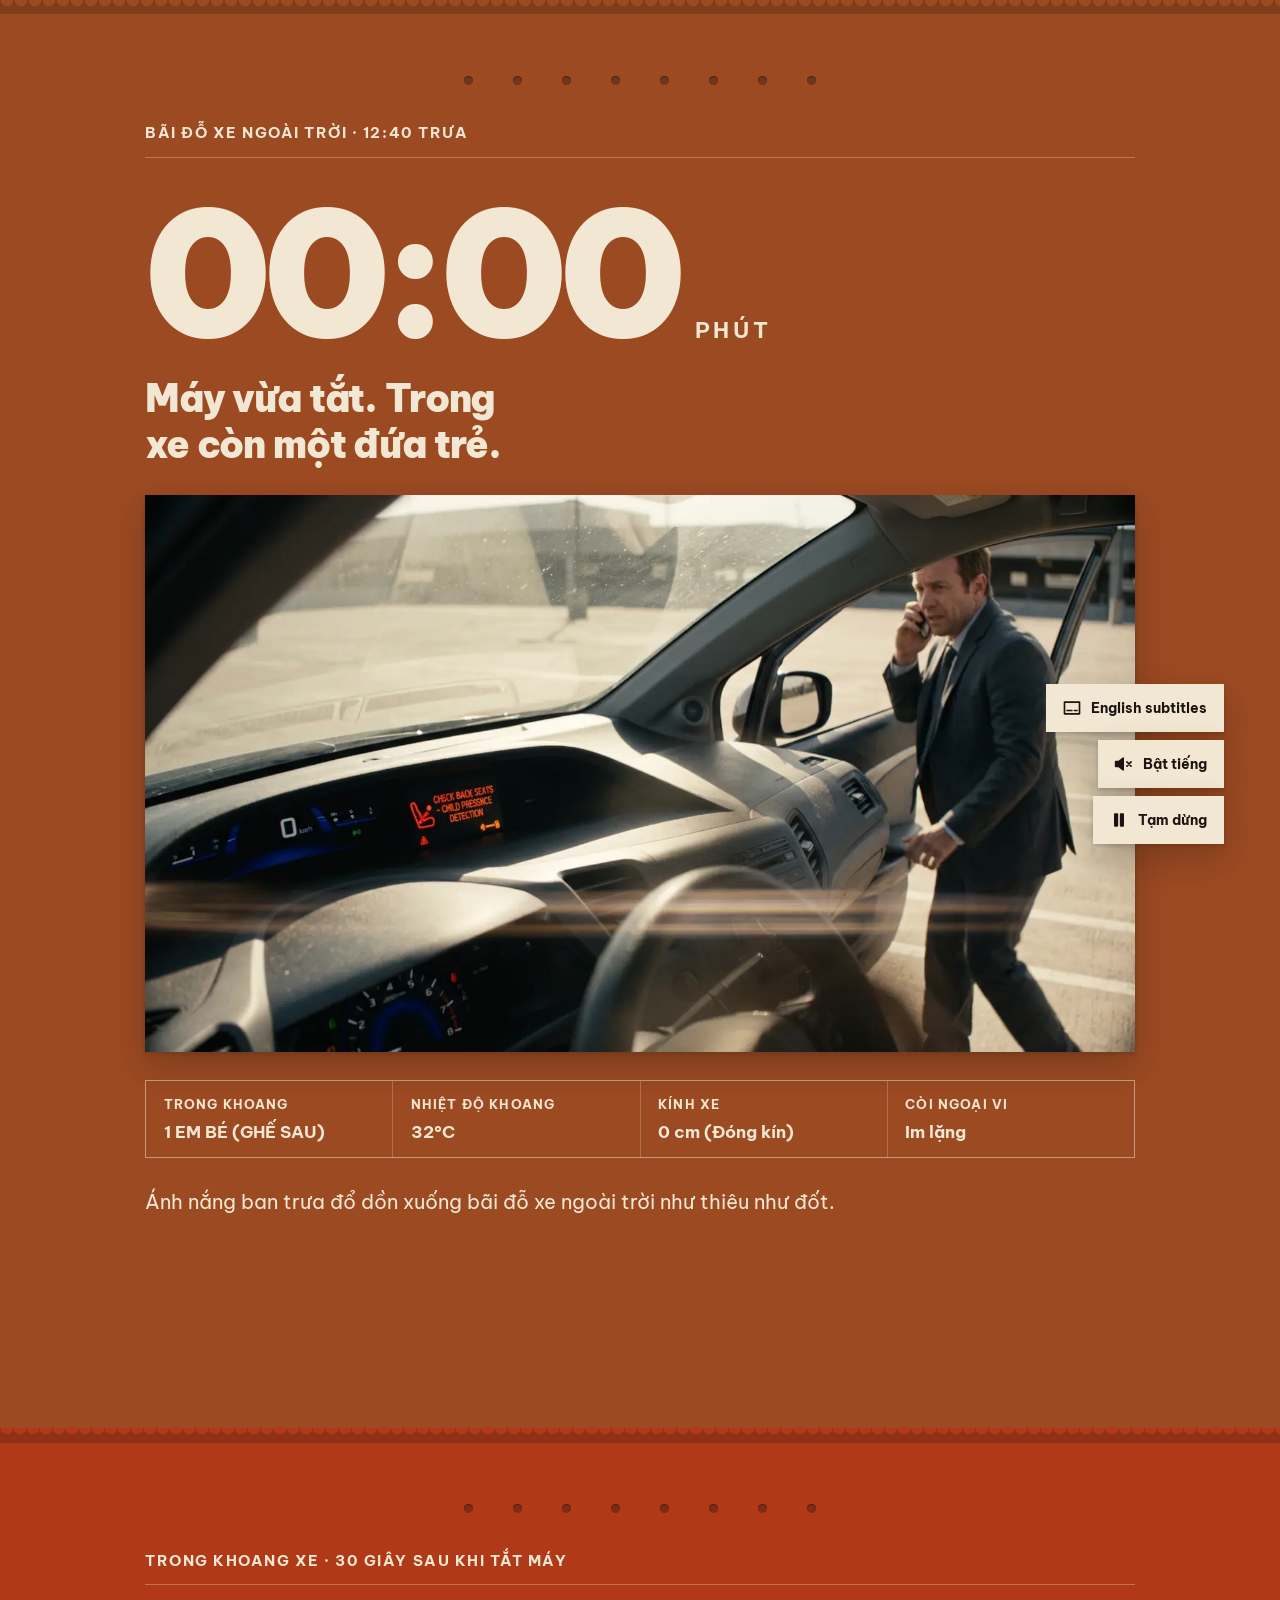
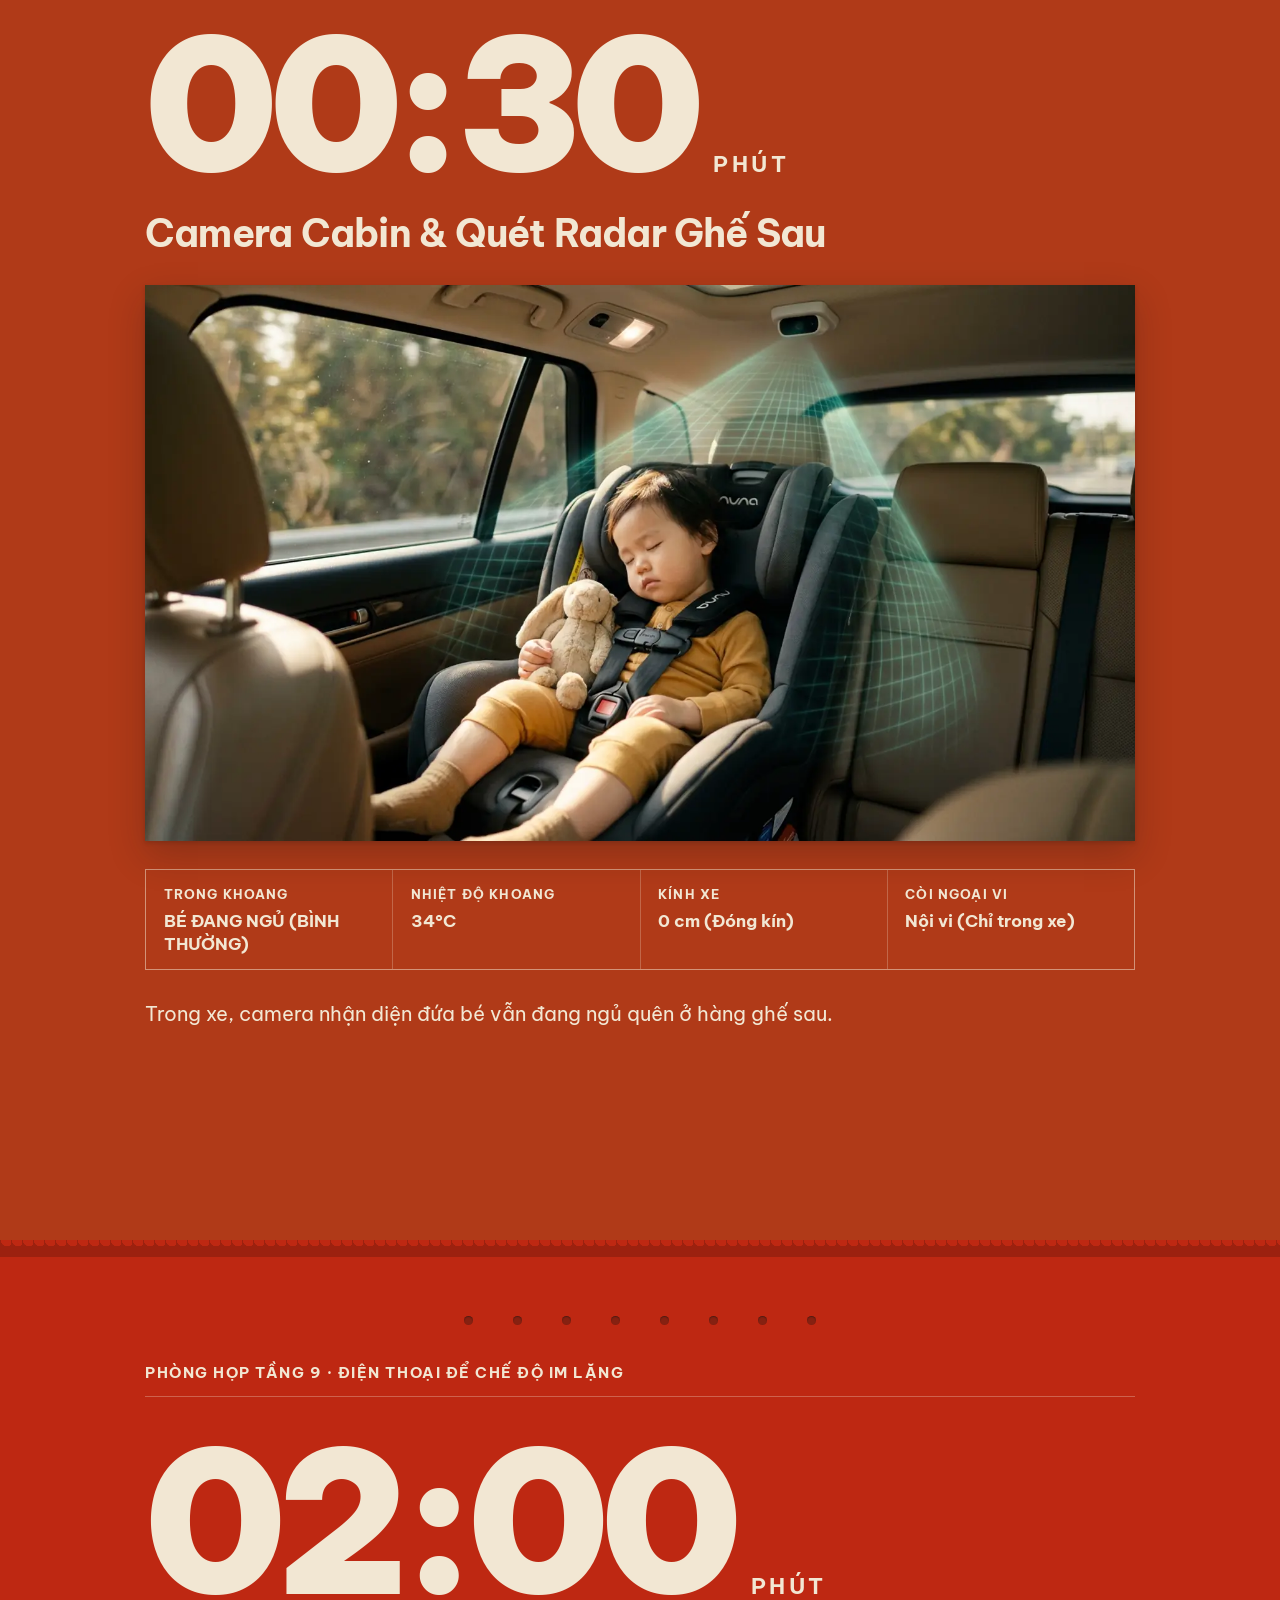
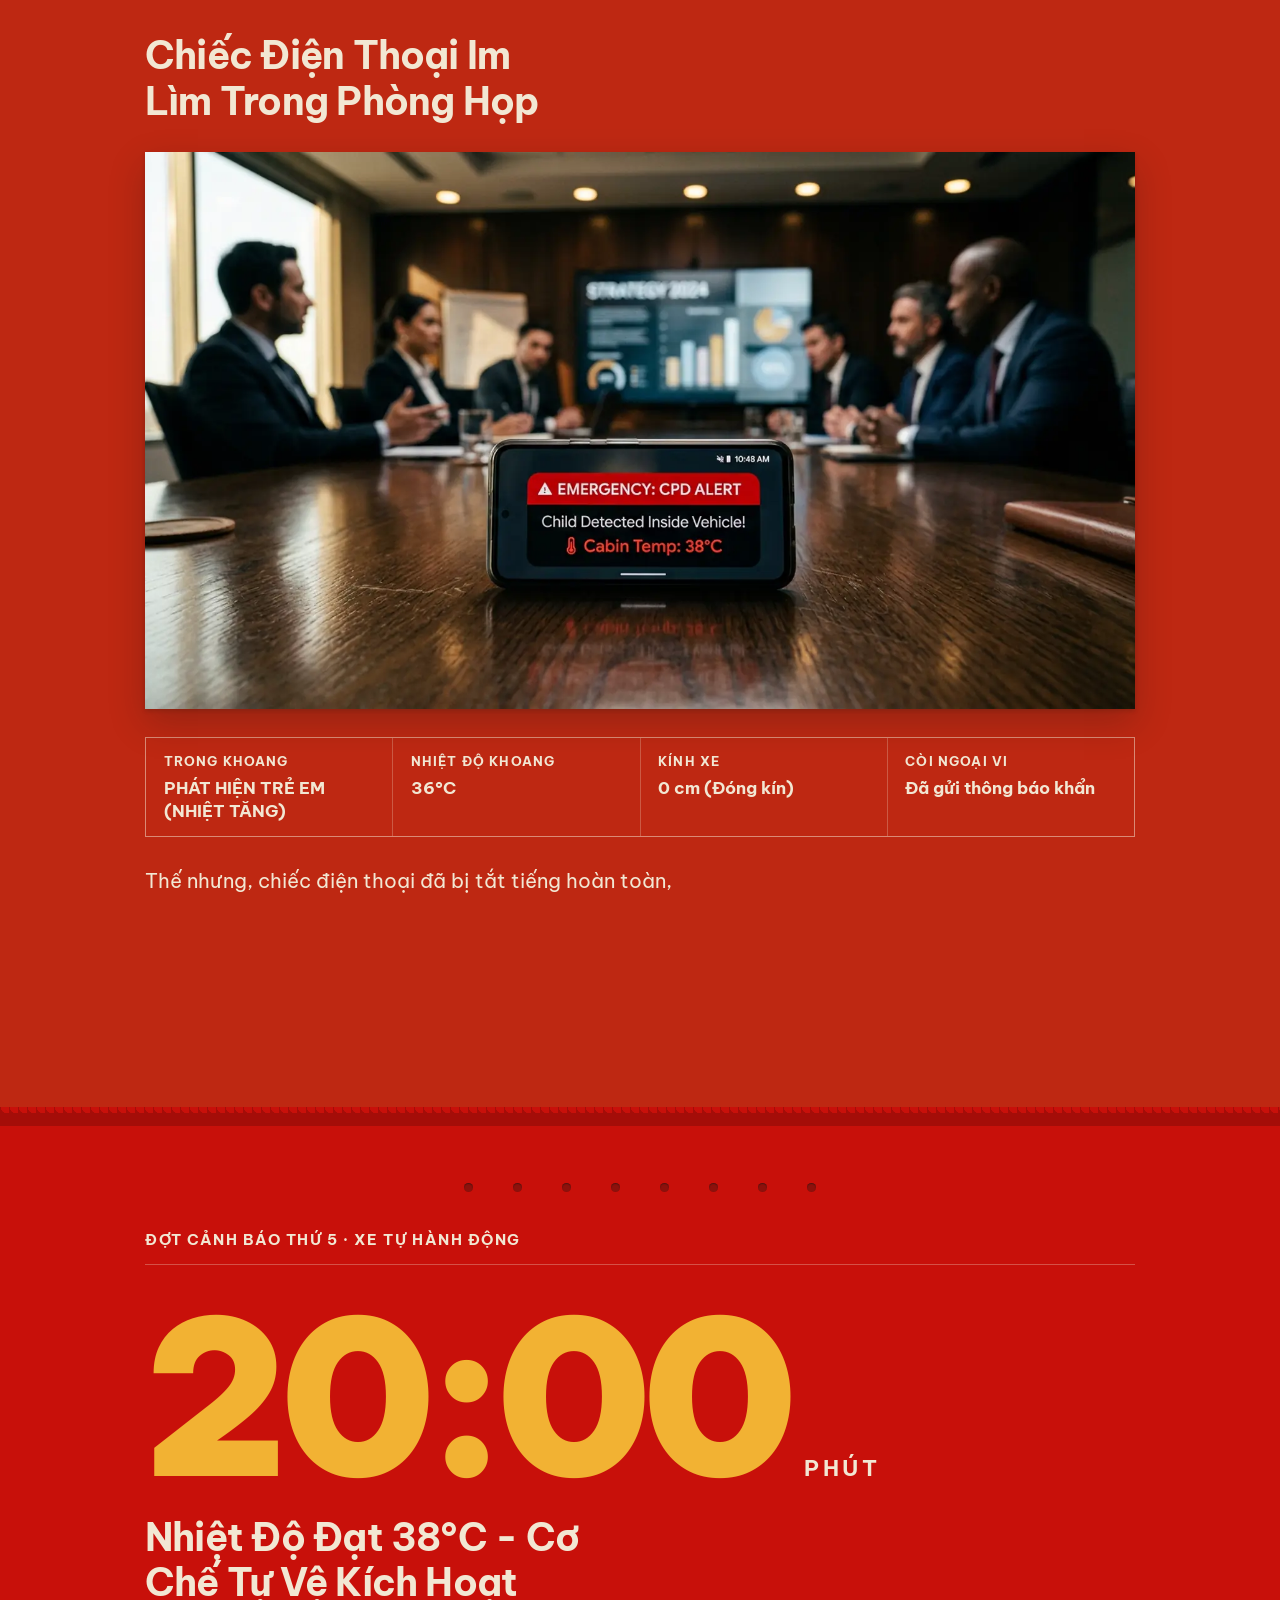
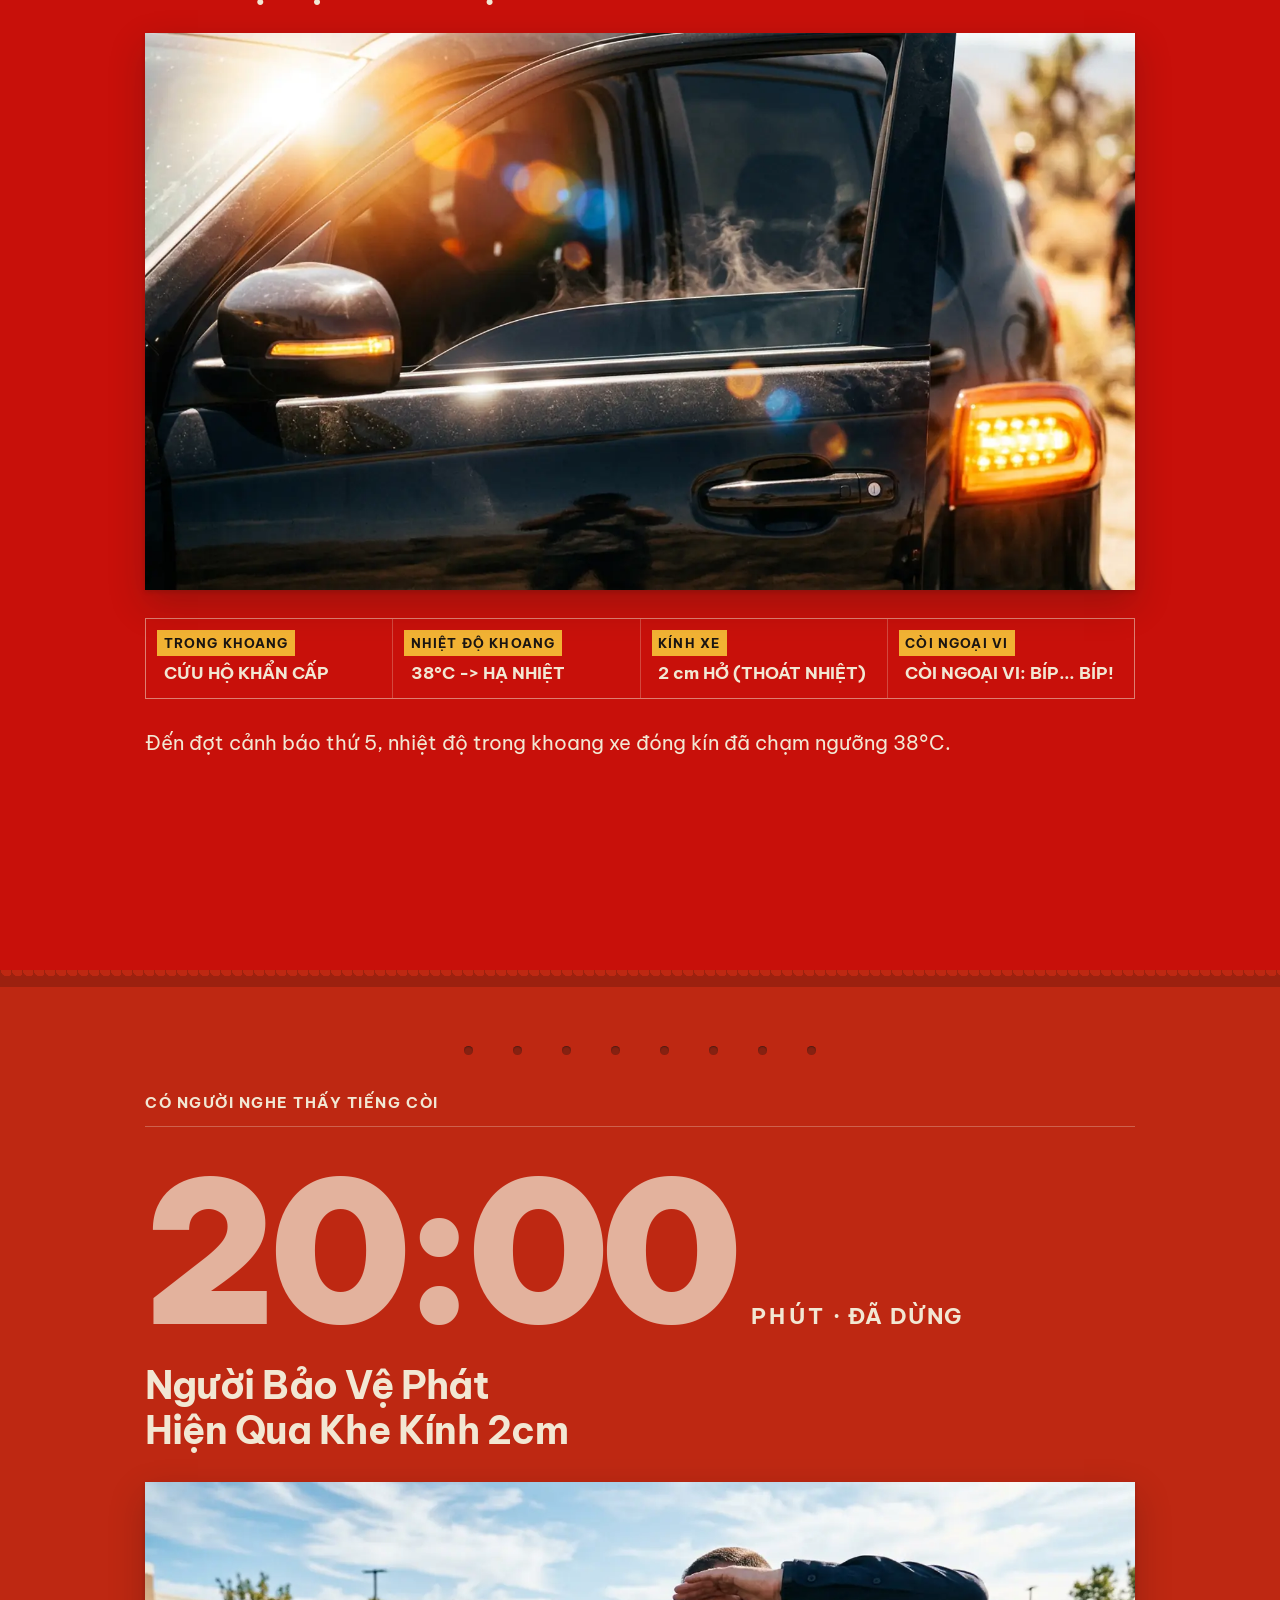
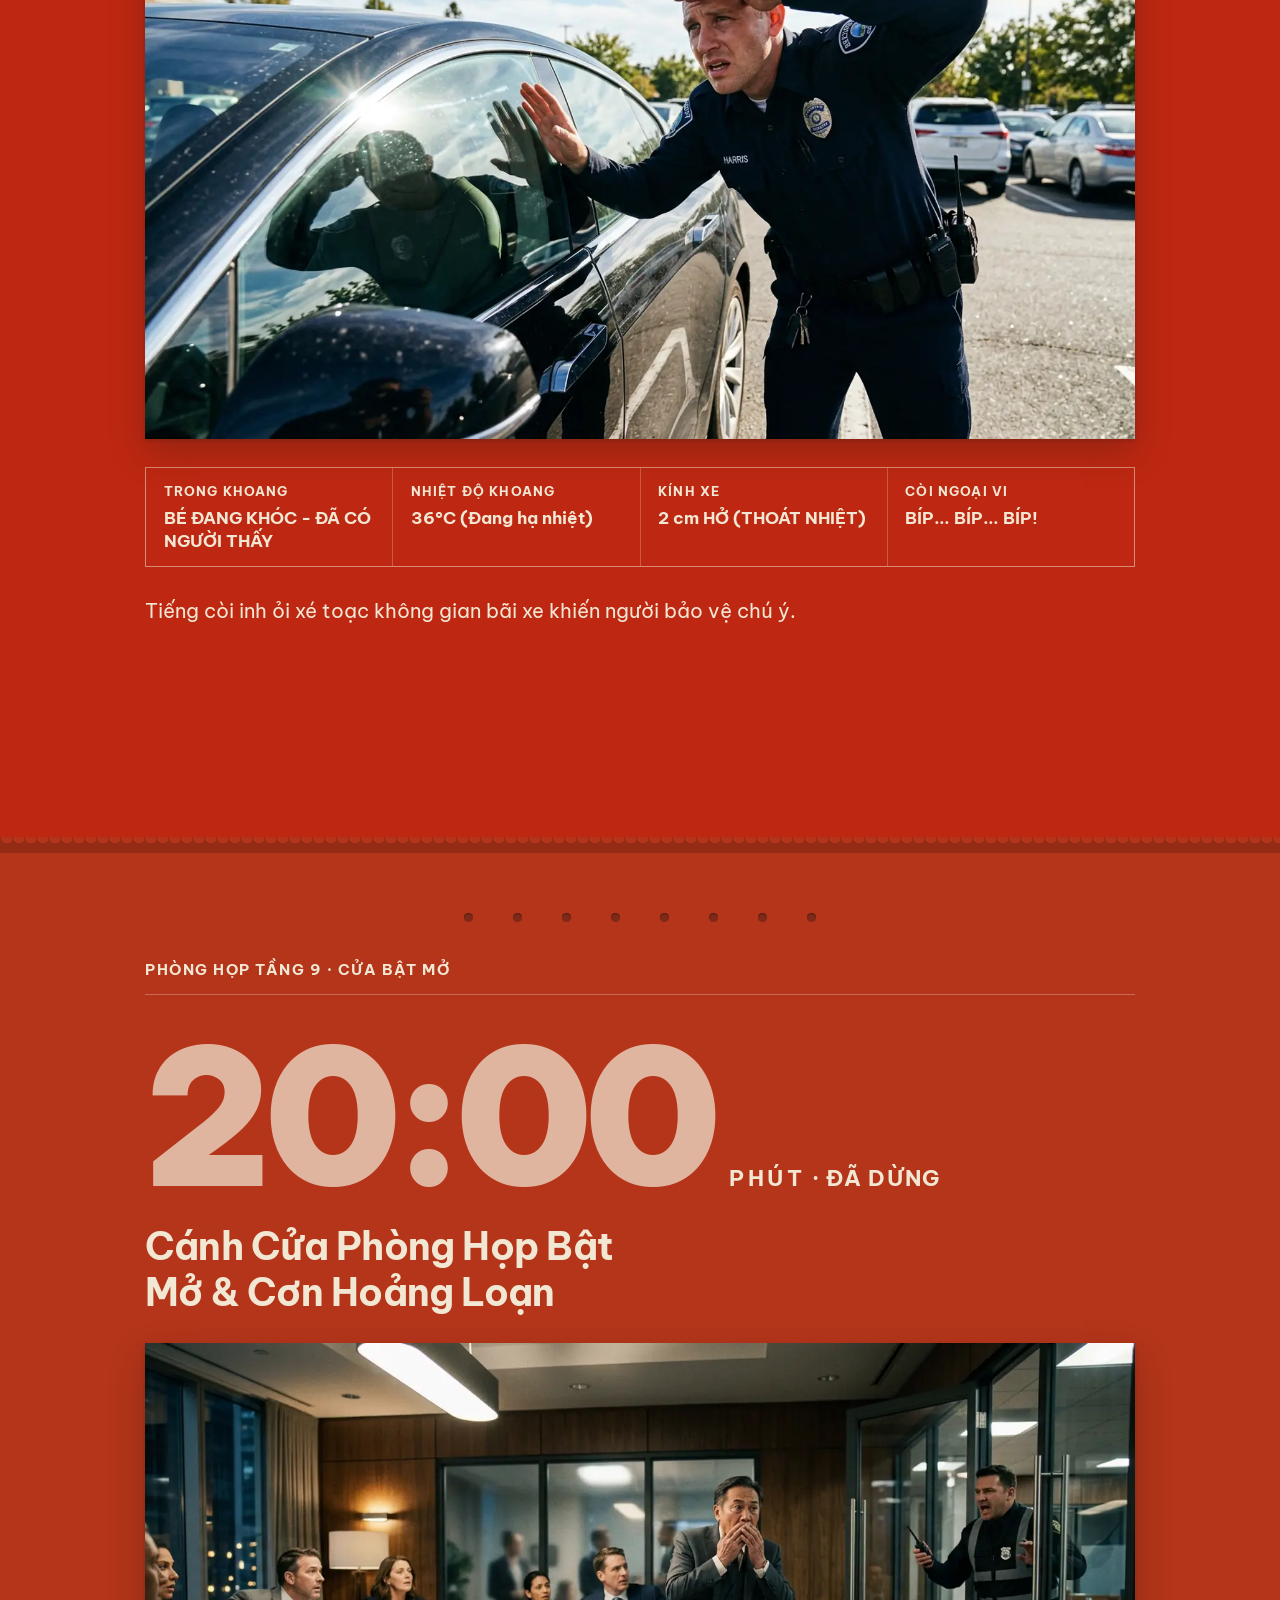
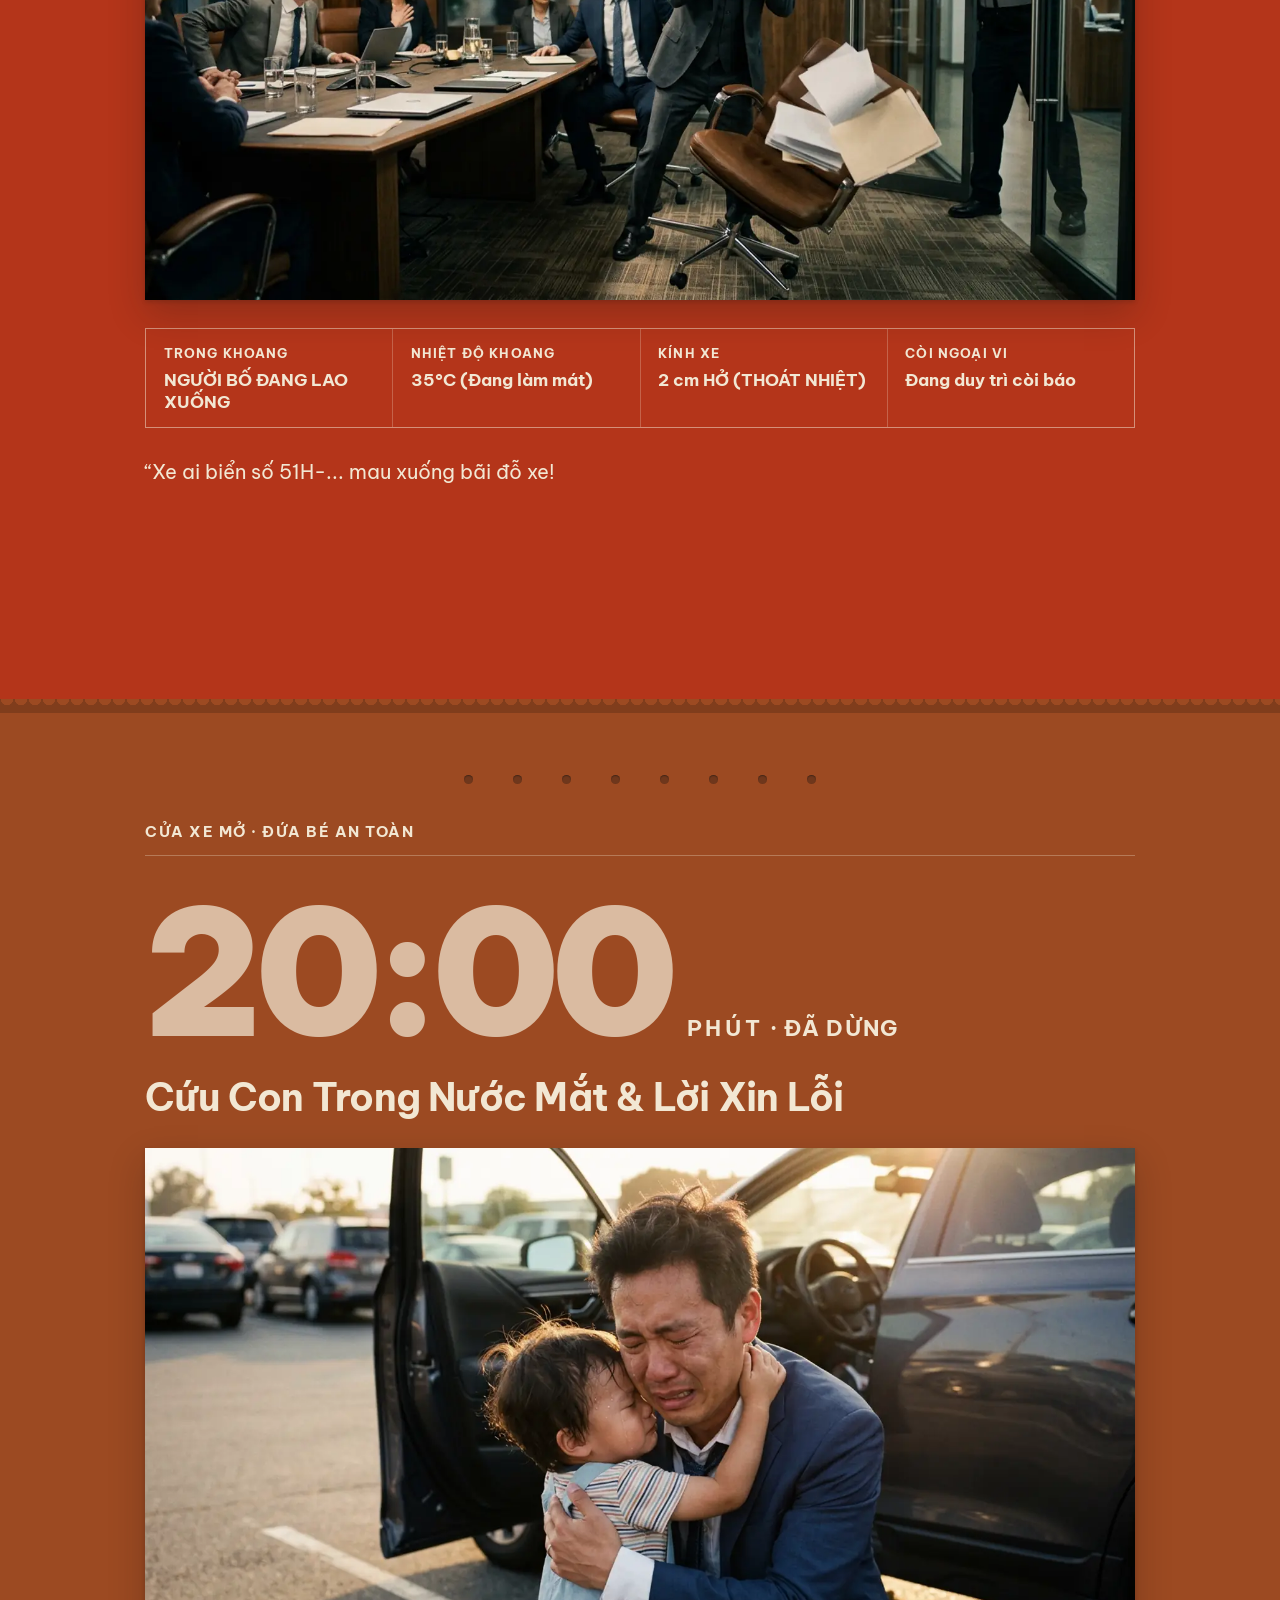
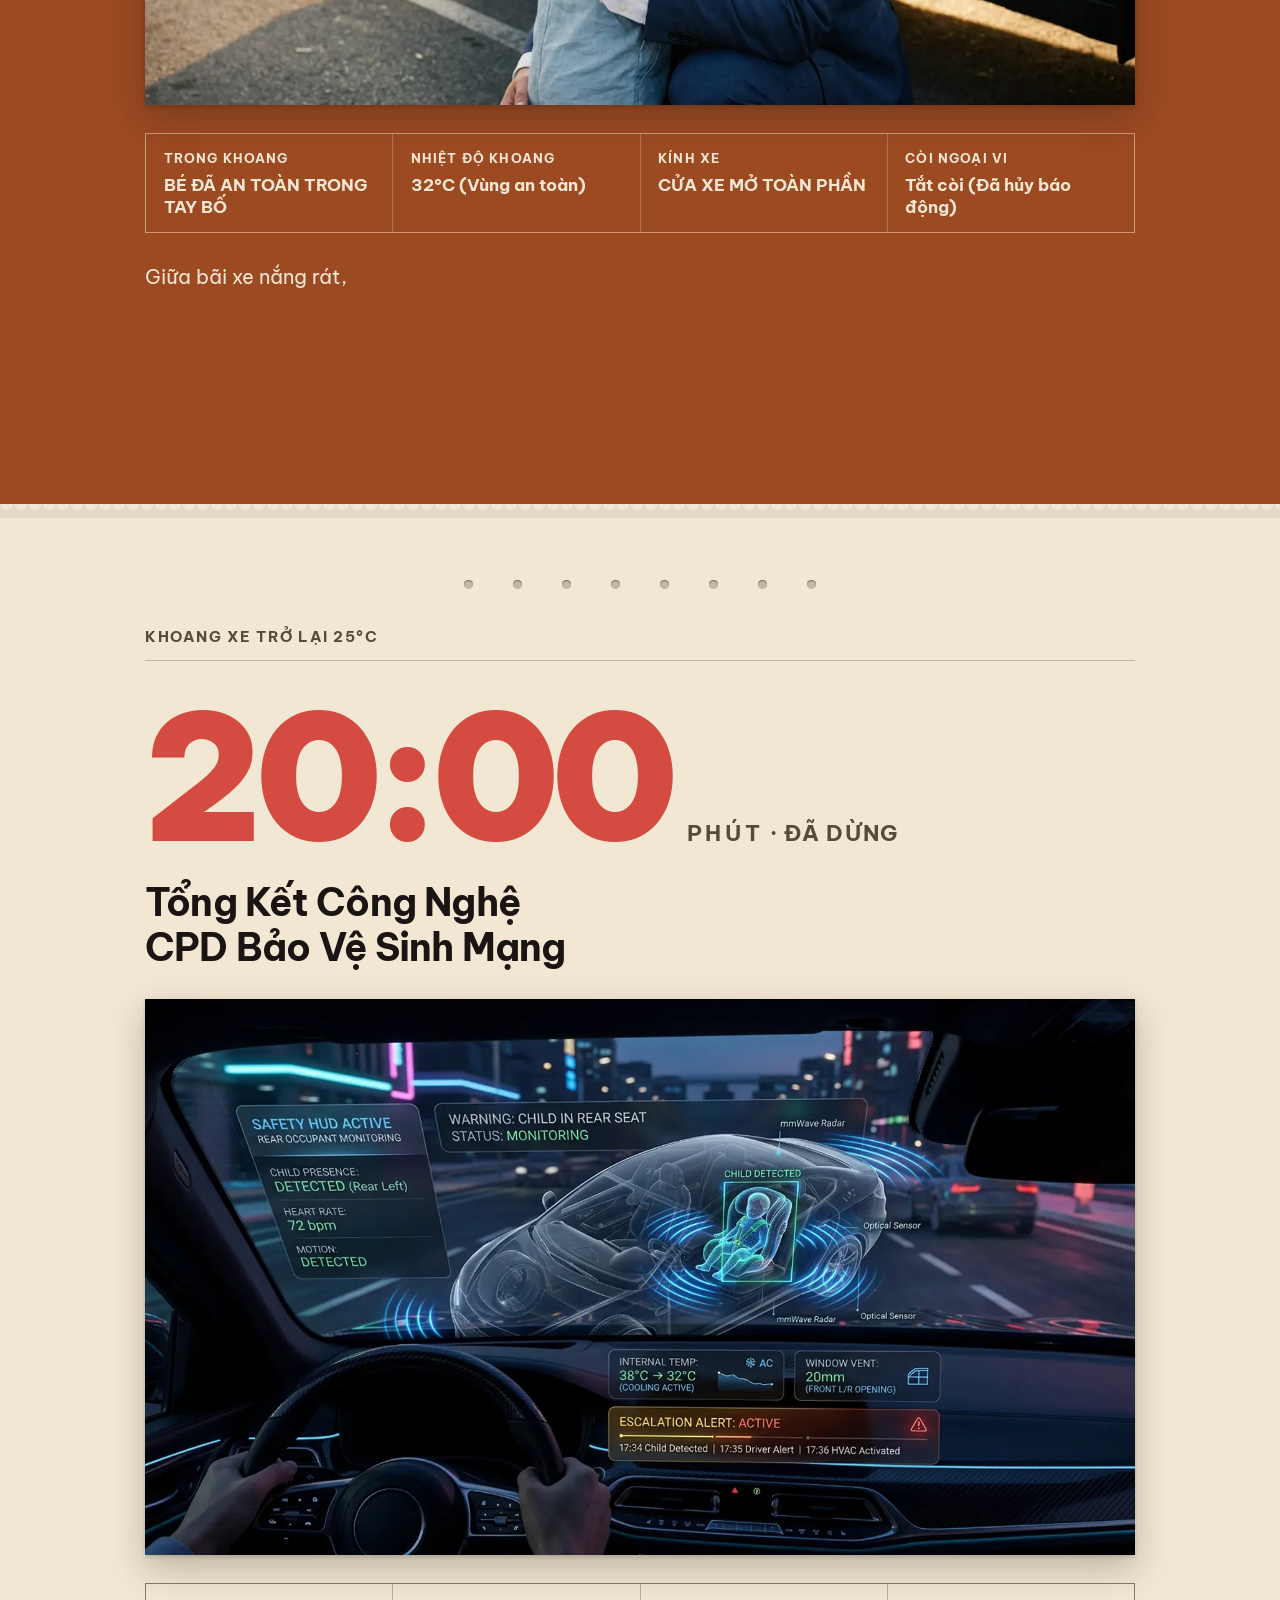
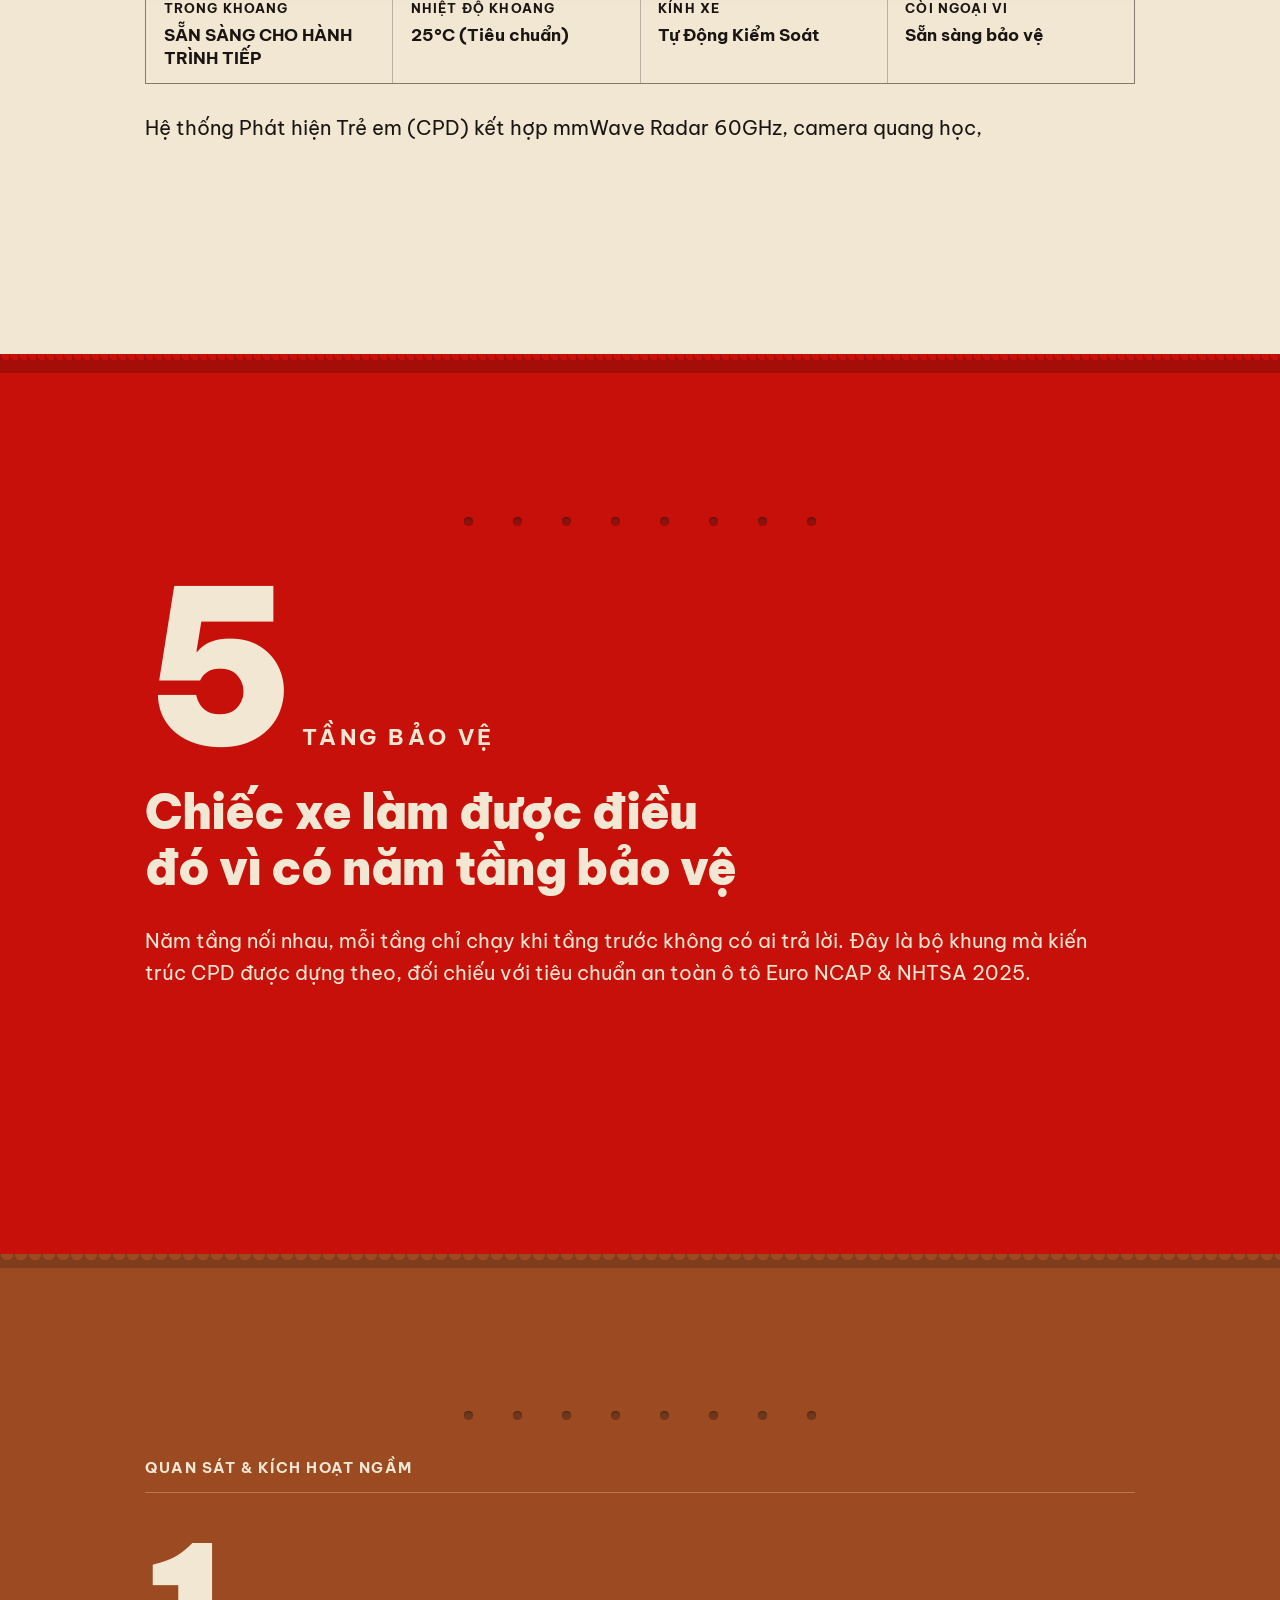
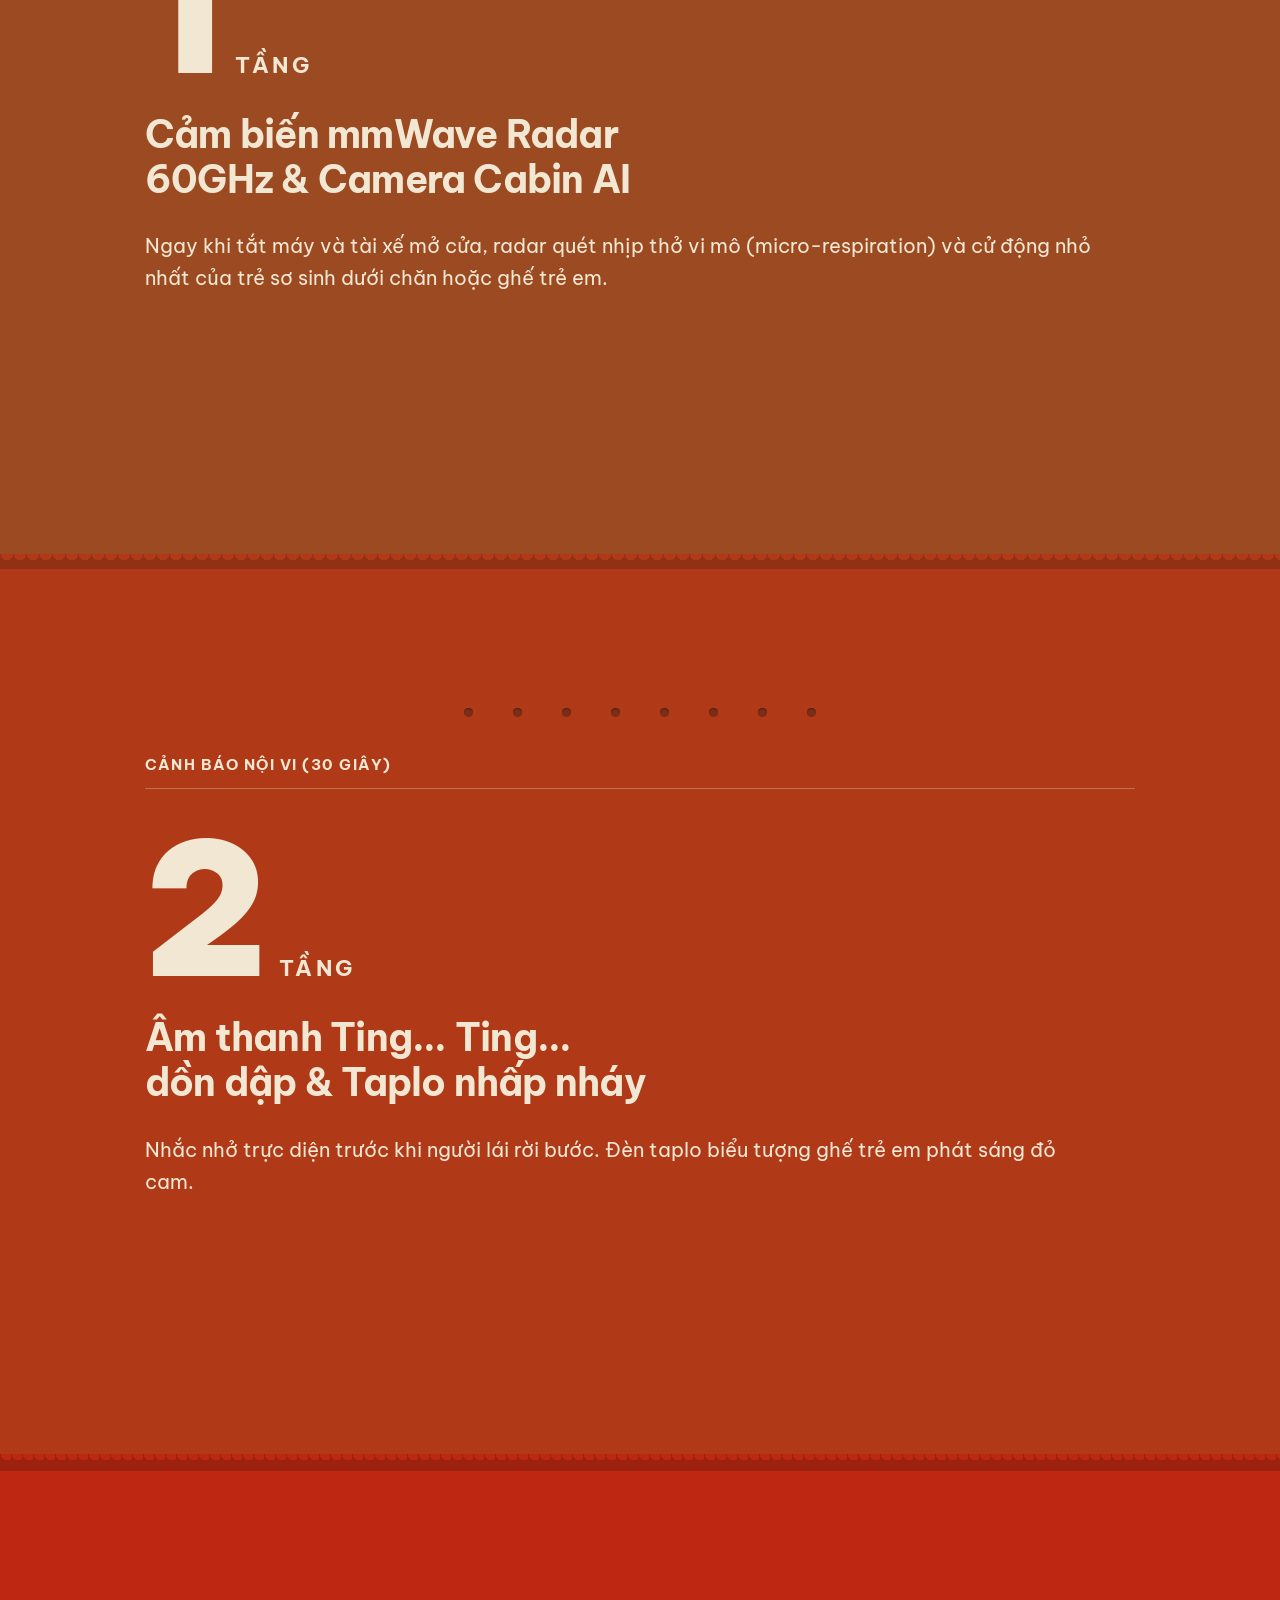
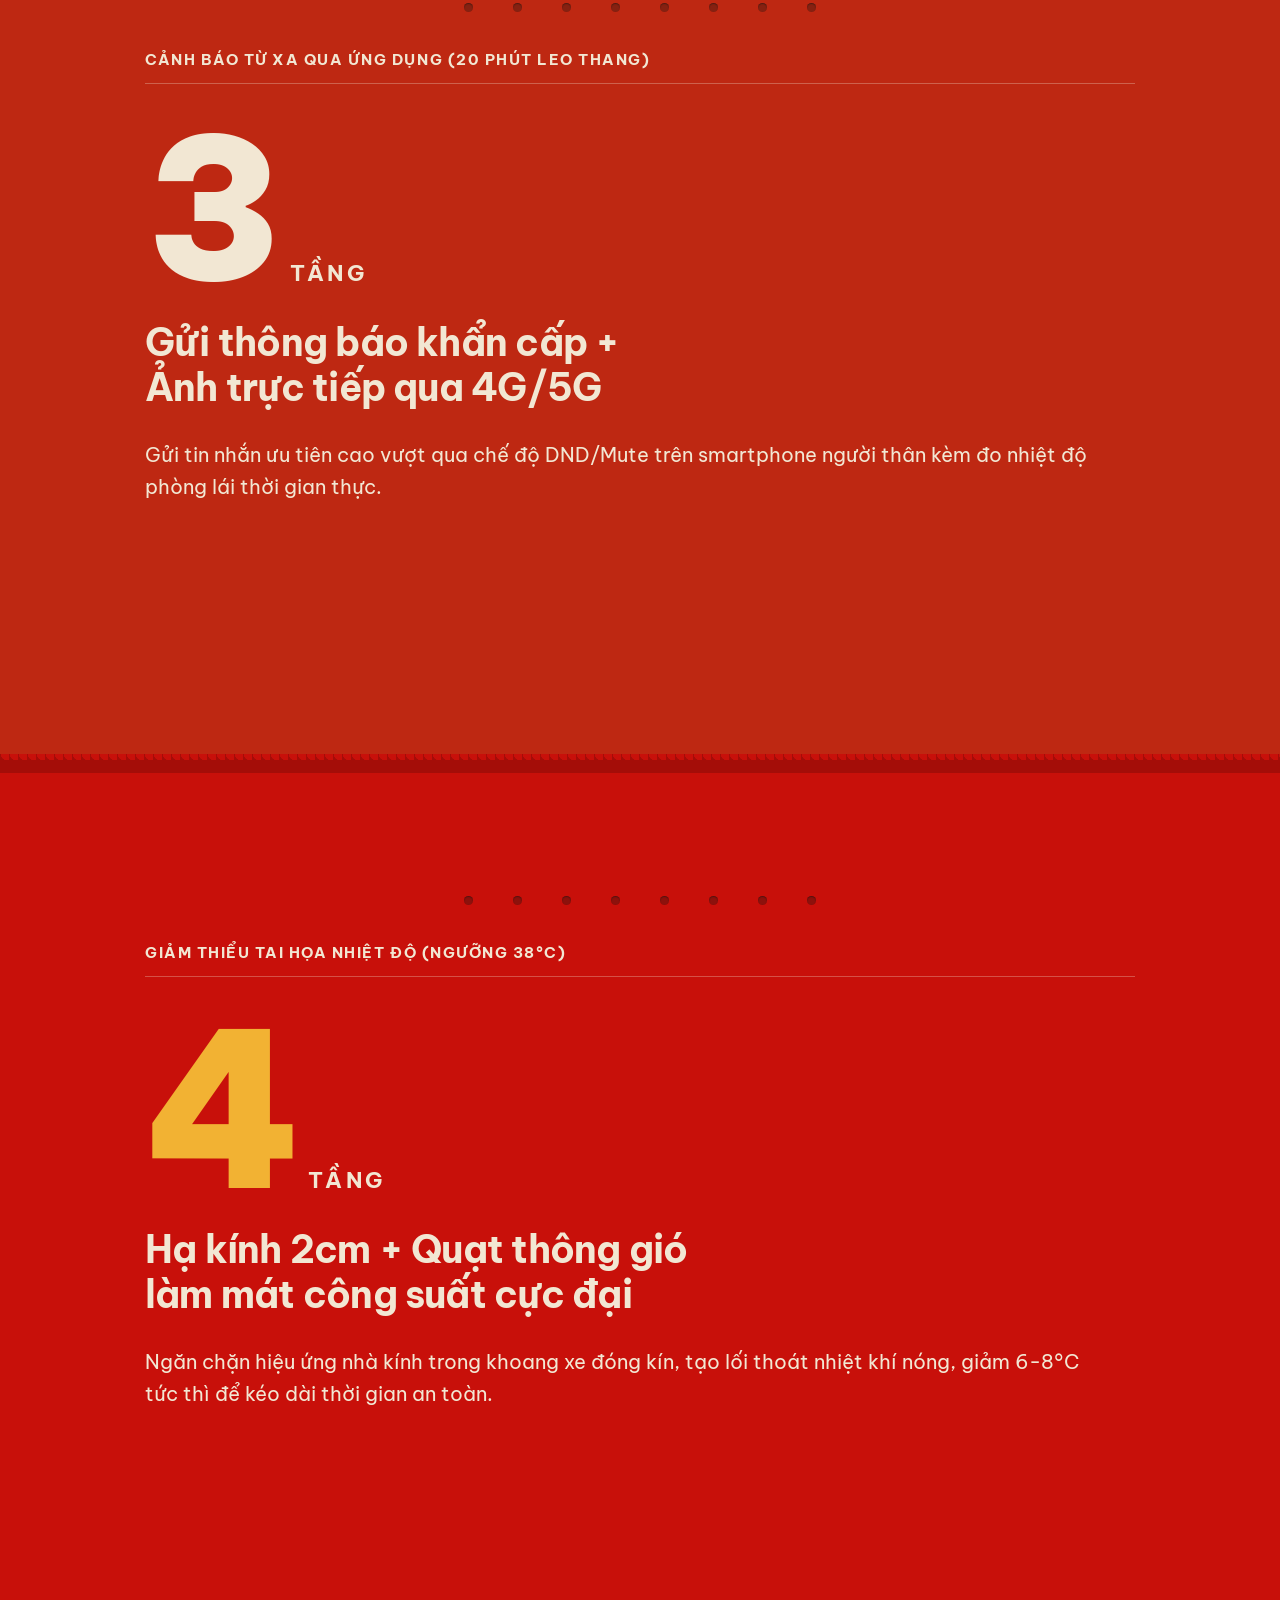
==== commit 1f4a57ec: "feat: redesign the CPD story experience" ====
--- a/index.html
+++ b/index.html
@@ -3,414 +3,169 @@
 <head>
   <meta charset="UTF-8">
   <meta name="viewport" content="width=device-width, initial-scale=1.0">
-  <title>CPD Safety Shield - Phân Cảnh & Video Storyboard Điện Ảnh</title>
-  <meta name="description" content="Trình phát Storyboard điện ảnh và kịch bản video công nghệ Cảnh báo Trẻ em trên xe (CPD) với âm thanh đa tầng, camera động và prompt AI video chuyên nghiệp.">
+  <meta name="theme-color" content="#9C4A22">
+
+  <title>20 phút — chuyện xảy ra khi một đứa trẻ bị bỏ quên trong xe</title>
+  <meta name="description" content="Máy tắt lúc 12 giờ 40. Hai mươi phút sau, khoang xe chạm 38°C. Đây là những gì chiếc xe tự làm khi không ai nghe điện thoại — công nghệ Phát hiện Trẻ em trên xe (CPD).">
+
+  <!-- og:url and the two image URLs must become absolute on the real host;
+       several link scrapers, Zalo's included, refuse relative paths. -->
+  <meta property="og:type" content="website">
+  <meta property="og:locale" content="vi_VN">
+  <meta property="og:url" content="./">
+  <meta property="og:title" content="20 phút — chuyện xảy ra khi một đứa trẻ bị bỏ quên trong xe">
+  <meta property="og:description" content="Máy tắt lúc 12 giờ 40. Hai mươi phút sau, khoang xe chạm 38°C. Đây là những gì chiếc xe tự làm khi không ai nghe điện thoại.">
+  <meta property="og:image" content="assets/images/share-card.jpg">
+  <meta property="og:image:width" content="1200">
+  <meta property="og:image:height" content="630">
+  <meta property="og:image:alt" content="Người bảo vệ nhìn qua khe kính xe hở 2 phân giữa bãi đỗ xe nắng gắt.">
+  <meta name="twitter:card" content="summary_large_image">
+  <meta name="twitter:title" content="20 phút — chuyện xảy ra khi một đứa trẻ bị bỏ quên trong xe">
+  <meta name="twitter:description" content="Máy tắt lúc 12 giờ 40. Hai mươi phút sau, khoang xe chạm 38°C.">
+  <meta name="twitter:image" content="assets/images/share-card.jpg">
+
+  <link rel="icon" href="data:image/svg+xml,%3Csvg xmlns='http://www.w3.org/2000/svg' viewBox='0 0 32 32'%3E%3Crect width='32' height='32' fill='%23C8100A'/%3E%3Ctext x='16' y='24' font-family='sans-serif' font-size='20' font-weight='900' fill='%23F2E7D3' text-anchor='middle'%3E20%3C/text%3E%3C/svg%3E">
+  <link rel="apple-touch-icon" href="assets/images/share-card.jpg">
+
   <link rel="preconnect" href="https://fonts.googleapis.com">
   <link rel="preconnect" href="https://fonts.gstatic.com" crossorigin>
-  <link href="https://fonts.googleapis.com/css2?family=Plus+Jakarta+Sans:wght@300;400;500;600;700;800;900&family=JetBrains+Mono:wght@400;500;600;700&family=Outfit:wght@400;500;600;700;800&display=swap" rel="stylesheet">
+  <link href="https://fonts.googleapis.com/css2?family=Be+Vietnam+Pro:wght@400;700;900&display=swap" rel="stylesheet">
+  <link rel="preload" as="image" href="assets/images/scene1.webp" type="image/webp">
   <link rel="stylesheet" href="style.css">
 </head>
 <body>
-  <a class="skip-link" href="#main-content">Chuyển đến nội dung chính</a>
-  <div class="app-container">
-    <!-- Top Glass Navigation Bar -->
-    <header class="main-header">
-      <div class="brand-group">
-        <div class="logo-badge" title="Hệ thống Phát hiện Trẻ em CPD">
-          <span class="logo-monogram">CPD</span>
+<!--
+  THESIS: Time you tear off and cannot get back. Twenty minutes as calendar sheets
+  leaving the stack one by one. Refuses the automotive hero-video-plus-sensor-overlay
+  arrangement this project itself shipped.
+  OWN-WORLD: Lịch bloc, the Vietnamese tear-off day calendar. Flood colour as a field,
+  never a tint: a burnt-ochre-to-vermilion heat ramp at constant luminance, newsprint
+  sheet, binding holes, torn perforation, colossal tabular numeral, dense almanac
+  micro-type. Gold only where the car acts.
+  STORY: A parent understands that twenty minutes is shorter than they think, and that
+  the car acts when every human link fails. They check their own car.
+  FIRST VIEWPORT: One full-bleed ochre sheet, read in calendar order: dateline, then
+  the colossal 00:00, then the statement naming the child, the scene photograph in the
+  illustration block, the almanac opening on who is in the cabin. The primary action —
+  the CPD self-check — lives on the final sheet, the one that does not tear.
+  FORM: Lịch bloc, candidate 6 of the grounded list, seed key 3f8625cb.
+  FINISH: unreviewed and undocumented is unfinished; this build ends with the finish review, the verdict, DESIGN.md, and every shipping raster carrying its provenance
+-->
+  <a class="bo-qua" href="#noi-dung">Chuyển đến nội dung chính</a>
+
+  <div class="dieu-khien" role="group" aria-label="Điều khiển">
+    <button type="button" id="nut-tieng-anh" class="nut-tron" aria-pressed="false">
+      <svg viewBox="0 0 24 24" aria-hidden="true" focusable="false">
+        <path d="M3 5h18v14H3z"/><path d="M6 15h6M15 15h3"/>
+      </svg>
+      <span id="nhan-tieng-anh">English subtitles</span>
+    </button>
+    <button type="button" id="nut-am-thanh" class="nut-tron" aria-pressed="false">
+      <svg viewBox="0 0 24 24" aria-hidden="true" focusable="false">
+        <path d="M11 5 6 9H2v6h4l5 4V5z"/>
+        <path class="song-am" d="M15.5 8.5a5 5 0 0 1 0 7M18.5 5.5a9 9 0 0 1 0 13"/>
+        <path class="dau-tat" d="M15.5 9.5l5 5m0-5l-5 5"/>
+      </svg>
+      <span id="nhan-am-thanh">Bật tiếng</span>
+    </button>
+    <button type="button" id="nut-tu-chay" class="nut-tron" aria-pressed="false" hidden>
+      <svg viewBox="0 0 24 24" aria-hidden="true" focusable="false">
+        <path class="bieu-tuong-dung" d="M7 5h3v14H7zM14 5h3v14h-3z"/>
+        <path class="bieu-tuong-chay" d="M8 5v14l11-7z"/>
+      </svg>
+      <span id="nhan-tu-chay">Tự chạy</span>
+    </button>
+  </div>
+
+  <main id="noi-dung" class="bloc" tabindex="-1">
+
+    <!-- Sheet 1 ships in the markup so the thesis paints before app.js runs.
+         app.js rebuilds its almanac from scenes.js so the two cannot diverge. -->
+    <section class="to" data-to="1" data-nhiet="32" style="--nen: var(--do-32)" aria-labelledby="cau-mo">
+      <div class="to-giay">
+        <div class="dinh-ghim" aria-hidden="true"><i></i><i></i><i></i><i></i><i></i><i></i><i></i><i></i></div>
+
+        <p class="ngay-thang">Bãi đỗ xe ngoài trời · 12:40 trưa</p>
+
+        <div class="con-so">
+          <span class="chu-so">00:00</span>
+          <span class="don-vi">phút</span>
         </div>
-        <div class="brand-text">
-          <span class="brand-eyebrow">CHILD PRESENCE DETECTION / CONTROL ROOM</span>
-          <div class="title-row">
-            <h1 class="project-title">CPD SAFETY SYSTEM</h1>
-            <span class="tag-badge">CINEMATIC 4K</span>
-            <span class="status-live-badge">
-              <span class="live-dot"></span> SẴN SÀNG PHÁT
-            </span>
-          </div>
-          <p class="project-subtitle">Phân cảnh điện ảnh 8 phân đoạn & Bộ công cụ sản xuất Video AI (Child Presence Detection)</p>
-        </div>
+
+        <h1 class="tieu-de-to" id="cau-mo">Máy vừa tắt. Trong xe còn một đứa trẻ.</h1>
+
+        <figure class="khoi-hinh">
+          <picture>
+            <source srcset="assets/images/scene1.webp" type="image/webp">
+            <img src="assets/images/scene1.jpg" width="1600" height="900" decoding="async" fetchpriority="high"
+                 alt="Một chiếc SUV đỗ giữa bãi xe bê tông dưới nắng trưa gay gắt, hơi nóng bốc lên loang loáng trên mặt đường.">
+          </picture>
+        </figure>
+
+        <dl class="lich-nien">
+          <div><dt>Trong khoang</dt><dd>1 EM BÉ (GHẾ SAU)</dd></div>
+          <div><dt>Nhiệt độ khoang</dt><dd>32°C</dd></div>
+          <div><dt>Kính xe</dt><dd>0 cm (Đóng kín)</dd></div>
+          <div><dt>Còi ngoại vi</dt><dd>Im lặng</dd></div>
+        </dl>
+
+        <p class="loi-thoai" data-vai="cue">Ánh nắng ban trưa đổ dồn xuống bãi đỗ xe ngoài trời như thiêu như đốt.</p>
       </div>
-
-      <!-- Live Audio Wave Indicator -->
-      <div class="audio-wave-container" id="audio-wave-container" title="Trạng thái âm thanh thời gian thực">
-        <div class="wave-bar bar-1"></div>
-        <div class="wave-bar bar-2"></div>
-        <div class="wave-bar bar-3"></div>
-        <div class="wave-bar bar-4"></div>
-        <div class="wave-bar bar-5"></div>
-      </div>
-
-      <div class="header-actions">
-        <button id="toggle-sound-btn" class="action-btn sound-btn active" title="Bật / Tắt hiệu ứng âm thanh kỹ thuật số (Web Audio API)">
-          <svg class="icon-sound-on" viewBox="0 0 24 24" fill="none" stroke="currentColor" stroke-width="2">
-            <polygon points="11 5 6 9 2 9 2 15 6 15 11 19 11 5"></polygon>
-            <path d="M19.07 4.93a10 10 0 0 1 0 14.14M15.54 8.46a5 5 0 0 1 0 7.08"></path>
-          </svg>
-          <span id="sound-btn-text">Âm Thanh: BẬT</span>
-        </button>
-
-        <button id="toggle-vo-btn" class="action-btn vo-btn" title="Bật / Tắt thuyết minh lồng tiếng tiếng Việt tự động">
-          <svg viewBox="0 0 24 24" fill="none" stroke="currentColor" stroke-width="2">
-            <path d="M12 1a3 3 0 0 0-3 3v8a3 3 0 0 0 6 0V4a3 3 0 0 0-3-3z"></path>
-            <path d="M19 10v2a7 7 0 0 1-14 0v-2"></path>
-            <line x1="12" y1="19" x2="12" y2="23"></line>
-            <line x1="8" y1="23" x2="16" y2="23"></line>
-          </svg>
-          <span id="vo-btn-text">Thuyết Minh AI: TẮT</span>
-        </button>
-
-        <button id="fullscreen-btn" class="action-btn icon-only" title="Chế độ toàn màn hình điện ảnh (F11)">
-          <svg viewBox="0 0 24 24" fill="none" stroke="currentColor" stroke-width="2">
-            <path d="M8 3H5a2 2 0 0 0-2 2v3m18 0V5a2 2 0 0 0-2-2h-3m0 18h3a2 2 0 0 0 2-2v-3M3 16v3a2 2 0 0 0 2 2h3"></path>
-          </svg>
-        </button>
-      </div>
-    </header>
-
-    <section class="page-overview" aria-labelledby="workspace-title">
-      <div class="overview-copy">
-        <div class="breadcrumb" aria-label="Đường dẫn dự án">
-          <span>Dự án</span>
-          <span aria-hidden="true">/</span>
-          <strong>CPD Safety Film</strong>
-        </div>
-        <h2 id="workspace-title">Bảng điều khiển sản xuất video</h2>
-        <p>Quản lý storyboard, kịch bản, prompt AI và thiết kế âm thanh trong một không gian làm việc.</p>
-      </div>
-      <dl class="overview-stats" aria-label="Tổng quan dự án">
-        <div class="overview-stat">
-          <dt>Phân cảnh</dt>
-          <dd>08</dd>
-        </div>
-        <div class="overview-stat">
-          <dt>Thời lượng</dt>
-          <dd>01:45</dd>
-        </div>
-        <div class="overview-stat">
-          <dt>Định dạng</dt>
-          <dd>4K · 16:9</dd>
-        </div>
-        <div class="overview-stat status-stat">
-          <dt>Trạng thái</dt>
-          <dd><span class="status-indicator"></span>Sẵn sàng</dd>
-        </div>
-      </dl>
     </section>
 
-    <!-- Main Content Grid -->
-    <main class="main-layout" id="main-content">
-      <!-- Left: Cinema Video Player Viewport -->
-      <section class="cinema-section">
-        <div class="section-heading">
-          <div>
-            <span class="section-eyebrow">LIVE PREVIEW</span>
-            <h2>Storyboard player</h2>
-          </div>
-          <p>Tự động chuyển cảnh · 8 keyframes</p>
-        </div>
-        <div class="screen-frame" id="cinema-frame">
-          <!-- Cinema 16:9 Canvas / Image Container -->
-          <div class="viewport-canvas" id="viewport-canvas">
-            <img id="scene-image" class="scene-img kenburns-active" src="assets/images/scene1.jpg" alt="Scene Still" />
-            
-            <!-- Cinematic Vignette & Color Grade Overlay -->
-            <div class="cinematic-lens-overlay"></div>
+  </main>
 
-            <!-- Big Glowing Center Play Button (Shown when paused) -->
-            <div class="center-play-overlay" id="center-play-overlay">
-              <button class="big-play-btn" id="big-play-btn" aria-label="Bắt đầu xem video điện ảnh">
-                <span class="btn-ripple"></span>
-                <svg viewBox="0 0 24 24" fill="currentColor">
-                  <path d="M8 5v14l11-7z"/>
-                </svg>
-              </button>
-              <div class="center-play-hint">Nhấp để xem Video Storyboard (Tự động chuyển cảnh & Âm thanh)</div>
-            </div>
-            
-            <!-- Live CPD Telemetry HUD Overlay -->
-            <div class="telemetry-hud" id="telemetry-hud">
-              <div class="hud-top-bar">
-                <div class="hud-glass-badge alert-badge" id="hud-status-chip">
-                  <span class="hud-pulse-dot"></span>
-                  <span id="hud-status-text">CPD ARMED • GIÁM SÁT NGẦM</span>
-                </div>
-                <div class="hud-glass-badge temp-badge" id="hud-temp-chip">
-                  <span class="temp-indicator-icon">🌡️</span>
-                  <span id="hud-temp-val">32°C</span>
-                  <div class="temp-mini-bar"><div class="temp-mini-fill" id="temp-mini-fill" style="width: 35%;"></div></div>
-                </div>
-                <div class="hud-glass-badge cabin-badge">
-                  <span class="cabin-icon">👶</span>
-                  <span>CABIN: <strong id="hud-occupant-val">1 EM BÉ (GHẾ SAU)</strong></span>
-                </div>
-              </div>
-
-              <!-- Radar Target Reticle -->
-              <div class="hud-center-graphic" id="hud-radar-scan">
-                <div class="radar-sweep"></div>
-                <div class="radar-crosshair-h"></div>
-                <div class="radar-crosshair-v"></div>
-                <div class="target-marker" id="hud-target-marker">
-                  <span class="target-bracket top-left"></span>
-                  <span class="target-bracket top-right"></span>
-                  <span class="target-bracket btm-left"></span>
-                  <span class="target-bracket btm-right"></span>
-                  <span class="target-label" id="hud-target-label">RADAR 60GHz • TARGET #01</span>
-                </div>
-              </div>
-
-              <div class="hud-bottom-bar">
-                <div class="hud-stat-box">
-                  <span class="stat-label">CƠ CHẾ PHẢN ỨNG</span>
-                  <span class="stat-value" id="hud-mitigation-val">Chờ tín hiệu</span>
-                </div>
-                <div class="hud-stat-box">
-                  <span class="stat-label">KÍNH THOÁT KHÍ NÓNG</span>
-                  <span class="stat-value" id="hud-window-val">0 cm (Đóng kín)</span>
-                </div>
-                <div class="hud-stat-box">
-                  <span class="stat-label">CÒI BÁO ĐỘNG NGOẠI VI</span>
-                  <span class="stat-value" id="hud-horn-val">Chế độ im lặng</span>
-                </div>
-              </div>
-            </div>
-
-            <!-- Urgent Phone Notification Simulation Modal (Scene 3) -->
-            <div class="phone-alert-overlay" id="phone-alert-modal">
-              <div class="phone-modal-card">
-                <div class="phone-header">
-                  <div class="phone-app-badge">
-                    <span class="bell-icon">🔔</span> SMART CAR CONNECT • KHẨN CẤP
-                  </div>
-                  <span class="phone-time">VỪA XONG</span>
-                </div>
-                <div class="phone-body">
-                  <div class="alert-badge-red">⚠️ BÁO ĐỘNG CPD CẤP ĐỘ 5 (38°C)</div>
-                  <h4 class="phone-alert-title">Phát hiện trẻ em trong khoang xe đóng kín!</h4>
-                  <p class="phone-alert-desc">Nhiệt độ đã chạm ngưỡng nguy hiểm <strong>38°C</strong>. Hệ thống kích hoạt hạ kính 2cm & còi cứu hộ ngoại vi.</p>
-                </div>
-              </div>
-            </div>
-
-            <!-- Subtitles Floating Container -->
-            <div class="subtitles-container" id="subtitles-container">
-              <div class="subtitle-box" id="subtitle-box">
-                <div class="subtitle-top-info">
-                  <span class="scene-counter-tag" id="subtitle-scene-badge">PHÂN ĐOẠN 01 / 08</span>
-                  <div class="subtitle-controls">
-                    <button class="sub-ctrl-btn" id="sub-lang-toggle" title="Chuyển đổi: Song ngữ / Chỉ Tiếng Việt / Chỉ Tiếng Anh">Song Ngữ (VN/EN)</button>
-                    <button class="sub-ctrl-btn" id="sub-font-toggle" title="Tăng / Giảm cỡ chữ phụ đề">Cỡ Chữ: Vừa</button>
-                  </div>
-                </div>
-                <p class="subtitle-text-vn" id="subtitle-vn">Ánh nắng ban trưa đổ dồn xuống bãi đỗ xe ngoài trời như thiêu như đốt...</p>
-                <p class="subtitle-text-en" id="subtitle-en">The blazing midday sun beats down mercilessly on the outdoor parking lot...</p>
-              </div>
-            </div>
-
-            <!-- Letterbox Bars for 2.39:1 Cinema Scope -->
-            <div class="letterbox-bar letterbox-top"></div>
-            <div class="letterbox-bar letterbox-bottom"></div>
-          </div>
-
-          <!-- Video Controls Toolbar -->
-          <div class="player-controls-bar">
-            <!-- Timeline Scrubber -->
-            <div class="timeline-slider-container" id="timeline-slider" title="Nhấp vào để tua nhanh phân cảnh">
-              <div class="timeline-track">
-                <div class="timeline-fill" id="timeline-fill"></div>
-                <div class="timeline-thumb" id="timeline-thumb"></div>
-              </div>
-              <div class="timeline-markers" id="timeline-markers">
-                <!-- 8 Scene Markers populated by JS -->
-              </div>
-            </div>
-
-            <div class="controls-row">
-              <div class="left-controls">
-                <button id="prev-btn" class="ctrl-btn" title="Phân cảnh trước (Phím: Mũi tên trái)">
-                  <svg viewBox="0 0 24 24" fill="currentColor"><path d="M6 6h2v12H6zm3.5 6 8.5 6V6z"/></svg>
-                </button>
-                <button id="play-pause-btn" class="ctrl-btn play-btn" title="Phát / Tạm dừng (Phím: Space)">
-                  <svg class="icon-play" viewBox="0 0 24 24" fill="currentColor"><path d="M8 5v14l11-7z"/></svg>
-                  <svg class="icon-pause" viewBox="0 0 24 24" fill="currentColor"><path d="M6 19h4V5H6v14zm8-14v14h4V5h-4z"/></svg>
-                </button>
-                <button id="next-btn" class="ctrl-btn" title="Phân cảnh tiếp theo (Phím: Mũi tên phải)">
-                  <svg viewBox="0 0 24 24" fill="currentColor"><path d="m6 18 8.5-6L6 6v12zM16 6v12h2V6h-2z"/></svg>
-                </button>
-                <button id="replay-btn" class="ctrl-btn" title="Phát lại từ đầu">
-                  <svg viewBox="0 0 24 24" fill="none" stroke="currentColor" stroke-width="2"><path d="M1 4v6h6M23 20v-6h-6"/><path d="M20.49 9A9 9 0 0 0 5.64 5.64L1 10m22 4l-4.64 4.36A9 9 0 0 1 3.51 15"/></svg>
-                </button>
-                <div class="time-display">
-                  <span id="current-time">00:00</span> / <span id="total-time">01:45</span>
-                </div>
-              </div>
-
-              <div class="center-scene-title">
-                <span class="badge-live">LIVE</span>
-                <span id="active-scene-title" class="scene-name">1. Bãi Đỗ Xe Nắng Gắt & Vội Vã</span>
-              </div>
-
-              <div class="right-controls">
-                <div class="speed-selector">
-                  <label for="speed-select">Tốc độ:</label>
-                  <select id="speed-select">
-                    <option value="0.75">0.75x</option>
-                    <option value="1" selected>1.0x Chuẩn</option>
-                    <option value="1.25">1.25x</option>
-                    <option value="1.5">1.5x</option>
-                  </select>
-                </div>
-                <button id="toggle-hud-btn" class="ctrl-pill-btn active" title="Bật / Tắt giao diện cảm biến HUD">
-                  <span class="pill-dot"></span> HUD AR
-                </button>
-                <button id="toggle-aspect-btn" class="ctrl-pill-btn" title="Chuyển đổi tỷ lệ 16:9 / 2.39:1 Cinema Scope">2.39:1</button>
-              </div>
-            </div>
-          </div>
-        </div>
-
-        <!-- Thumbnails Strip -->
-        <div class="thumbnail-strip-wrapper">
-          <div class="strip-header">
-            <div class="strip-header-title">
-              <svg viewBox="0 0 24 24" fill="none" stroke="currentColor" stroke-width="2"><rect x="2" y="2" width="20" height="20" rx="2.18" ry="2.18"></rect><line x1="7" y1="2" x2="7" y2="22"></line><line x1="17" y1="2" x2="17" y2="22"></line><line x1="2" y1="12" x2="22" y2="12"></line><line x1="2" y1="7" x2="7" y2="7"></line><line x1="2" y1="17" x2="7" y2="17"></line><line x1="17" y1="17" x2="22" y2="17"></line><line x1="17" y1="7" x2="22" y2="7"></line></svg>
-              <span>8 PHÂN CẢNH ĐIỆN ẢNH (KEYFRAMES)</span>
-            </div>
-            <span class="strip-hint">Nhấp vào từng khung hình để chuyển phân đoạn</span>
-          </div>
-          <div class="thumbnail-strip" id="thumbnail-strip">
-            <!-- Rendered by JS -->
-          </div>
-        </div>
-      </section>
-
-      <!-- Right: Story Director Studio & AI Video Generator Prompts -->
-      <section class="director-studio-section">
-        <div class="studio-titlebar">
-          <span class="section-eyebrow">PRODUCTION ASSETS</span>
-          <h2>Không gian biên tập</h2>
-          <p>Kịch bản, prompt hình ảnh, âm thanh và thông số CPD.</p>
-        </div>
-        <!-- Modern Pill Tabs -->
-        <div class="studio-tabs" role="tablist" aria-label="Bộ công cụ đạo diễn">
-          <button class="tab-btn active" data-tab="script-tab" role="tab" aria-selected="true" aria-controls="script-tab">
-            <svg viewBox="0 0 24 24" fill="none" stroke="currentColor" stroke-width="2"><path d="M14 2H6a2 2 0 0 0-2 2v16a2 2 0 0 0 2 2h12a2 2 0 0 0 2-2V8z"></path><polyline points="14 2 14 8 20 8"></polyline><line x1="16" y1="13" x2="8" y2="13"></line><line x1="16" y1="17" x2="8" y2="17"></line><polyline points="10 9 9 9 8 9"></polyline></svg>
-            Phân Cảnh
-          </button>
-          <button class="tab-btn" data-tab="ai-prompts-tab" role="tab" aria-selected="false" aria-controls="ai-prompts-tab">
-            <svg viewBox="0 0 24 24" fill="none" stroke="currentColor" stroke-width="2"><circle cx="12" cy="12" r="3"></circle><path d="M19.4 15a1.65 1.65 0 0 0 .33 1.82l.06.06a2 2 0 0 1 0 2.83 2 2 0 0 1-2.83 0l-.06-.06a1.65 1.65 0 0 0-1.82-.33 1.65 1.65 0 0 0-1 1.51V21a2 2 0 0 1-2 2 2 2 0 0 1-2-2v-.09A1.65 1.65 0 0 0 9 19.4a1.65 1.65 0 0 0-1.82.33l-.06.06a2 2 0 0 1-2.83 0 2 2 0 0 1 0-2.83l.06-.06a1.65 1.65 0 0 0 .33-1.82 1.65 1.65 0 0 0-1.51-1H3a2 2 0 0 1-2-2 2 2 0 0 1 2-2h.09A1.65 1.65 0 0 0 4.6 9a1.65 1.65 0 0 0-.33-1.82l-.06-.06a2 2 0 0 1 0-2.83 2 2 0 0 1 2.83 0l.06.06a1.65 1.65 0 0 0 1.82.33H9a1.65 1.65 0 0 0 1-1.51V3a2 2 0 0 1 2-2 2 2 0 0 1 2 2v.09a1.65 1.65 0 0 0 1 1.51 1.65 1.65 0 0 0 1.82-.33l.06-.06a2 2 0 0 1 2.83 0 2 2 0 0 1 0 2.83l-.06.06a1.65 1.65 0 0 0-.33 1.82V9a1.65 1.65 0 0 0 1.51 1H21a2 2 0 0 1 2 2 2 2 0 0 1-2 2h-.09a1.65 1.65 0 0 0-1.51 1z"></path></svg>
-            Prompt AI Video
-          </button>
-          <button class="tab-btn" data-tab="sound-fx-tab" role="tab" aria-selected="false" aria-controls="sound-fx-tab">
-            <svg viewBox="0 0 24 24" fill="none" stroke="currentColor" stroke-width="2"><path d="M9 18V5l12-2v13"></path><circle cx="6" cy="18" r="3"></circle><circle cx="18" cy="16" r="3"></circle></svg>
-            Âm Thanh & Lồng Tiếng
-          </button>
-          <button class="tab-btn" data-tab="tech-cpd-tab" role="tab" aria-selected="false" aria-controls="tech-cpd-tab">
-            <svg viewBox="0 0 24 24" fill="none" stroke="currentColor" stroke-width="2"><path d="M12 22s8-4 8-10V5l-8-3-8 3v7c0 6 8 10 8 10z"></path></svg>
-            Công Nghệ CPD
-          </button>
-        </div>
-
-        <div class="studio-tab-content">
-          <!-- TAB 1: SCRIPT -->
-          <div class="tab-pane active" id="script-tab" role="tabpanel">
-            <div class="pane-header flex-between">
-              <div>
-                <h3>KỊCH BẢN ĐẠO DIỄN CHI TIẾT (8 PHÂN ĐOẠN)</h3>
-                <p>Khung thời gian, chỉ dẫn góc máy, cảm xúc và thoại kịch tính.</p>
-              </div>
-              <button id="copy-script-text-btn" class="secondary-btn" title="Sao chép toàn bộ văn bản kịch bản">
-                <svg viewBox="0 0 24 24" fill="none" stroke="currentColor" stroke-width="2"><rect x="9" y="9" width="13" height="13" rx="2" ry="2"></rect><path d="M5 15H4a2 2 0 0 1-2-2V4a2 2 0 0 1 2-2h9a2 2 0 0 1 2 2v1"></path></svg>
-                Sao Chép Kịch Bản
-              </button>
-            </div>
-
-            <!-- Quick Filter in Script -->
-            <div class="search-filter-box">
-              <svg viewBox="0 0 24 24" fill="none" stroke="currentColor" stroke-width="2"><circle cx="11" cy="11" r="8"></circle><line x1="21" y1="21" x2="16.65" y2="16.65"></line></svg>
-              <input type="text" id="script-search-input" placeholder="Tìm kiếm nội dung phân cảnh, lời thoại hoặc sự kiện..." />
-            </div>
-
-            <div class="scenes-list-container" id="scenes-script-list">
-              <!-- Rendered by JS -->
-            </div>
-          </div>
-
-          <!-- TAB 2: AI PROMPTS -->
-          <div class="tab-pane" id="ai-prompts-tab" role="tabpanel">
-            <div class="pane-header flex-between">
-              <div>
-                <h3>PROMPT SẴN SÀNG CHO CÁC CÔNG CỤ AI VIDEO</h3>
-                <p>Tối ưu hóa cho <strong>Runway Gen-3</strong>, <strong>Kling AI 1.5</strong>, <strong>Luma Dream Machine</strong>, <strong>Sora</strong>, và <strong>Midjourney v6.1</strong>.</p>
-              </div>
-              <button id="copy-all-prompts-btn" class="primary-btn">
-                <svg viewBox="0 0 24 24" fill="none" stroke="currentColor" stroke-width="2"><rect x="9" y="9" width="13" height="13" rx="2" ry="2"></rect><path d="M5 15H4a2 2 0 0 1-2-2V4a2 2 0 0 1 2-2h9a2 2 0 0 1 2 2v1"></path></svg>
-                Sao Chép Toàn Bộ 8 Prompt
-              </button>
-            </div>
-            <div class="prompts-grid" id="prompts-container">
-              <!-- Rendered by JS -->
-            </div>
-          </div>
-
-          <!-- TAB 3: SOUND FX & VO -->
-          <div class="tab-pane" id="sound-fx-tab" role="tabpanel">
-            <div class="pane-header">
-              <h3>BẢNG THIẾT KẾ ÂM THANH (SFX & FOLEY CUE SHEET)</h3>
-              <p>Hướng dẫn phối âm thanh đa tầng cho người dựng phim trên CapCut / DaVinci Resolve.</p>
-            </div>
-            <div class="sfx-table-wrapper" id="sfx-table-container">
-              <!-- Rendered by JS -->
-            </div>
-          </div>
-
-          <!-- TAB 4: TECH CPD -->
-          <div class="tab-pane" id="tech-cpd-tab" role="tabpanel">
-            <div class="pane-header">
-              <h3>KIẾN TRÚC 5 TẦNG BẢO VỆ CỦA HỆ THỐNG CPD</h3>
-              <p>Tiêu chuẩn an toàn ô tô quốc tế Euro NCAP & NHTSA 2025</p>
-            </div>
-            <div class="cpd-tech-breakdown">
-              <div class="cpd-diagram-card">
-                <div class="level-badge">TẦNG 1: QUAN SÁT & KÍCH HOẠT NGẦM</div>
-                <h4>Cảm biến mmWave Radar 60GHz & Camera Cabin AI</h4>
-                <p>Ngay khi tắt máy và tài xế mở cửa, radar quét nhịp thở vi mô (micro-respiration) và cử động nhỏ nhất của trẻ sơ sinh dưới chăn hoặc ghế trẻ em.</p>
-              </div>
-              <div class="cpd-diagram-card warning">
-                <div class="level-badge warning">TẦNG 2: CẢNH BÁO NỘI VI (30 Giây)</div>
-                <h4>Âm thanh Ting... Ting... dồn dập & Taplo nhấp nháy</h4>
-                <p>Nhắc nhở trực diện trước khi người lái rời bước. Đèn taplo biểu tượng ghế trẻ em phát sáng đỏ cam.</p>
-              </div>
-              <div class="cpd-diagram-card alert">
-                <div class="level-badge alert">TẦNG 3: CẢNH BÁO TỪ XA QUA ỨNG DỤNG (20 Phút Leo Thang)</div>
-                <h4>Gửi thông báo khẩn cấp + Ảnh trực tiếp qua 4G/5G</h4>
-                <p>Gửi tin nhắn ưu tiên cao vượt qua chế độ DND/Mute trên smartphone người thân kèm đo nhiệt độ phòng lái thời gian thực.</p>
-              </div>
-              <div class="cpd-diagram-card danger">
-                <div class="level-badge danger">TẦNG 4: GIẢM THIỂU TAI HỌA NHIỆT ĐỘ (38°C Threshold)</div>
-                <h4>Hạ kính 2cm + Quạt thông gió làm mát công suất cực đại</h4>
-                <p>Ngăn chặn hiệu ứng nhà kính trong khoang xe đóng kín, tạo lối thoát nhiệt khí nóng, giảm 6-8°C tức thì để kéo dài thời gian an toàn.</p>
-              </div>
-              <div class="cpd-diagram-card emergency">
-                <div class="level-badge emergency">TẦNG 5: CỨU HỘ CỘNG ĐỒNG (Còi Ngoại Vi Đứt Quãng)</div>
-                <h4>Còi xe rú từng hồi Bíp... Bíp... Bíp + Đèn Hazard nháy sáng</h4>
-                <p>Gây chú ý mạnh mẽ cho bảo vệ, người đi đường và khu vực xung quanh khi tài xế không phản hồi điện thoại, cứu mạng đứa trẻ kịp thời.</p>
-              </div>
-            </div>
-          </div>
-        </div>
-      </section>
-    </main>
-
-    <!-- Toast Notification -->
-    <div id="toast" class="toast" role="status" aria-live="polite">
-      <svg class="toast-icon" viewBox="0 0 24 24" fill="none" stroke="currentColor" stroke-width="2.5"><polyline points="20 6 9 17 4 12"></polyline></svg>
-      <span id="toast-text">Đã sao chép vào bộ nhớ tạm!</span>
+  <noscript>
+    <div class="khong-script">
+      <h2>Toàn bộ tám phân đoạn</h2>
+      <ol>
+        <li>
+          <h3>1. Bãi Đỗ Xe Nắng Gắt &amp; Vội Vã</h3>
+          <p>Ánh nắng ban trưa đổ dồn xuống bãi đỗ xe ngoài trời như thiêu như đốt. Vừa tắt máy, hệ thống Phát hiện Trẻ em (CPD) lập tức kích hoạt ngầm. Người bố vì áp lực cuộc họp khẩn nên hoàn toàn không để ý cảnh báo nhấp nháy trên taplo.</p>
+          <p lang="en">The midday sun scorches down relentlessly upon the open concrete lot. As the engine cuts out, the Child Presence Detection (CPD) silently arms itself. Rushing to an urgent meeting, the father overlooks the blinking dash warning.</p>
+        </li>
+        <li>
+          <h3>2. Camera Cabin &amp; Quét Radar Ghế Sau</h3>
+          <p>Trong xe, camera nhận diện đứa bé vẫn đang ngủ quên ở hàng ghế sau. Tín hiệu cảnh báo ban đầu phát ra chuỗi âm thanh ting... ting... ting... dồn dập suốt 30 giây rồi tắt. Sau 2 phút im lặng, cơ chế cảnh báo leo thang 20 phút chính thức vận hành.</p>
+          <p lang="en">Inside, the in-cabin camera scans the sleeping toddler in the child seat. Initial acoustic chimes pulse for 30 seconds. After 2 minutes of silence, the 20-minute multi-stage escalation protocol initiates.</p>
+        </li>
+        <li>
+          <h3>3. Chiếc Điện Thoại Im Lìm Trong Phòng Họp</h3>
+          <p>Thế nhưng, chiếc điện thoại đã bị tắt tiếng hoàn toàn, nằm im lìm trên bàn phòng họp kín. Không ai hay biết điều nguy hiểm gì đang chuẩn bị xảy ra bên dưới bãi xe.</p>
+          <p lang="en">However, the smartphone sits completely muted on the closed boardroom conference table. Absorbed in the intense presentation, no one notices the silent red emergency alerts.</p>
+        </li>
+        <li>
+          <h3>4. Nhiệt Độ Đạt 38°C - Cơ Chế Tự Vệ Kích Hoạt</h3>
+          <p>Đến đợt cảnh báo thứ 5, nhiệt độ trong khoang xe đóng kín đã chạm ngưỡng 38°C. Cảm biến nhiệt lập tức kích hoạt lớp bảo vệ khẩn cấp: kính xe rít nhẹ hạ xuống 2 cm ở một bên để thoát khí nóng, quạt điều hòa gầm lên tối đa!</p>
+          <p lang="en">By the 5th warning cycle, the cabin temp hits 38°C. Thermal sensors trigger the emergency mitigation: the side window lowers 2cm to vent searing air, and the AC blower roars to max capacity.</p>
+        </li>
+        <li>
+          <h3>5. Người Bảo Vệ Phát Hiện Qua Khe Kính 2cm</h3>
+          <p>Tiếng còi inh ỏi xé toạc không gian bãi xe khiến người bảo vệ chú ý. Chạy lại gần, nhìn qua khe kính hở 2cm, ông hoảng hốt thấy đứa bé đang giãy giụa khóc ngặt nghẽo bên trong.</p>
+          <p lang="en">The piercing horn cuts across the lot, alerting the security guard. Rushing over and peering through the 2cm opening, he recoils in shock seeing the toddler crying inside.</p>
+        </li>
+        <li>
+          <h3>6. Cánh Cửa Phòng Họp Bật Mở &amp; Cơn Hoảng Loạn</h3>
+          <p>“Xe ai biển số 51H-... mau xuống bãi đỗ xe! Có đứa bé bị kẹt trong xe đang gào khóc kìa!” Cả phòng họp sững sờ. Mặt người bố cắt không còn giọt máu, anh bật dậy hất tung chiếc ghế, vứt vội tài liệu rồi lao như bay xuống cầu thang.</p>
+          <p lang="en">'Whose car is 51H-...? Hurry down to the lot! There's a child trapped crying inside!' The room freezes. Blood drains from the father's face; he knocks over his chair and bolts down the stairwell.</p>
+        </li>
+        <li>
+          <h3>7. Cứu Con Trong Nước Mắt &amp; Lời Xin Lỗi</h3>
+          <p>Giữa bãi xe nắng rát, tiếng còi báo động xen lẫn tiếng khóc nghẹn ngào của con trẻ như bóp nghẹt tim anh. Giật tung cánh cửa, anh bế thốc con vào lòng, toàn thân run rẩy khi mồ hôi và nước mắt đứa bé ướt đẫm vai áo mình.</p>
+          <p lang="en">In the blazing heat, the siren intertwined with his child's weeping tears at his soul. Yanking open the door, he pulls his child into a trembling embrace, tears and sweat soaking his shoulder.</p>
+        </li>
+        <li>
+          <h3>8. Tổng Kết Công Nghệ CPD Bảo Vệ Sinh Mạng</h3>
+          <p>Hệ thống Phát hiện Trẻ em (CPD) kết hợp mmWave Radar 60GHz, camera quang học, cơ chế hạ kính thoát nhiệt và còi báo động ngoại vi — lá chắn công nghệ âm thầm bảo vệ những sinh mệnh quý giá nhất.</p>
+          <p lang="en">The Child Presence Detection (CPD) system blends 60GHz mmWave radar, optical AI vision, thermal glass venting, and community audible alarms — a silent high-tech shield protecting our most precious lives.</p>
+        </li>
+      </ol>
+      <p class="cot-in">Phim ngắn dàn dựng. Hình ảnh minh họa do AI tạo.</p>
     </div>
-  </div>
+  </noscript>
 
   <script src="audioEngine.js"></script>
+  <script src="scenes.js"></script>
   <script src="app.js"></script>
 </body>
 </html>
--- a/style.css
+++ b/style.css
@@ -1,3804 +1,556 @@
+@charset "UTF-8";
+/* ==========================================================================
+   20 phút — Lịch bloc
+   The Vietnamese tear-off day calendar. One :root, one family, one idea.
+
+   Colour: the heat ramp holds near-constant luminance (0.1208 → 0.1267, a 4.9%
+   spread) and rises in chroma, so it reads as heating while every step keeps
+   full-strength newsprint type at 4.85:1 or better. Measured against --giay:
+   32° 5.02, 34° 4.95, 35° 4.95, 36° 4.90, 38° 4.85 : 1. Sheet type is never
+   alpha-mixed — hierarchy comes from weight and size, because a mix that looked
+   harmless measured 3.36:1 on the hottest sheet.
+
+   Escalation is carried by four channels, not colour alone: the numeral grows
+   with --co, the torn edge coarsens per step, the acting sheet reverses its
+   almanac labels into gold, and the almanac's first row always names who is in
+   the cabin.
+   ========================================================================== */
+
 :root {
-  --bg-primary: #060911;
-  --bg-secondary: #0c121e;
-  --bg-card: rgba(14, 21, 35, 0.72);
-  --bg-card-hover: rgba(22, 33, 54, 0.88);
-  --bg-glass-strong: rgba(8, 14, 25, 0.85);
-  
-  --border-subtle: rgba(255, 255, 255, 0.08);
-  --border-medium: rgba(255, 255, 255, 0.16);
-  --border-active: rgba(0, 242, 254, 0.45);
-  
-  --accent-cyan: #00f2fe;
-  --accent-blue: #4facfe;
-  --accent-purple: #7f00ff;
-  --accent-red: #ff3366;
-  --accent-amber: #ffaa00;
-  --accent-green: #00e676;
-  
-  --text-main: #f8fafc;
-  --text-muted: #94a3b8;
-  --text-dim: #64748b;
-  
-  --font-main: 'Plus Jakarta Sans', system-ui, -apple-system, sans-serif;
-  --font-heading: 'Outfit', sans-serif;
-  --font-mono: 'JetBrains Mono', monospace;
-  
-  --radius-xs: 6px;
-  --radius-sm: 10px;
-  --radius-md: 16px;
-  --radius-lg: 24px;
-  
-  --shadow-glow: 0 0 25px rgba(0, 242, 254, 0.28);
-  --shadow-card: 0 12px 35px rgba(0, 0, 0, 0.45);
-  --shadow-danger: 0 0 30px rgba(255, 51, 102, 0.35);
-  --transition-smooth: all 0.28s cubic-bezier(0.16, 1, 0.3, 1);
-}
-
-* {
-  box-sizing: border-box;
-  margin: 0;
-  padding: 0;
+  --do-32: #9C4A22;
+  --do-34: #B03A18;
+  --do-35: #B4351A;
+  --do-36: #BE2812;
+  --do-38: #C8100A;
+
+  --giay:  #F2E7D3;   /* newsprint */
+  --muc:   #1A1512;   /* ink — 14.78:1 on --giay */
+  --muc-mo: #574A3C;   /* ink, secondary — 7.00:1 on --giay */
+  --vang:  #F2B233;   /* gold, reserved for the moment the car acts */
+
+  --nen-trang: var(--do-32);
+  --co: 1;            /* numeral size multiplier, ramped by data-nhiet */
+
+  --chu: "Be Vietnam Pro", ui-sans-serif, system-ui, sans-serif;
+
+  --do-rong: 68ch;
+  --le: clamp(1.25rem, 5vw, 3.5rem);
+  --nhip: clamp(1rem, 2.5vw, 1.75rem);
+  --cao-dieu-khien: 7.5rem;
+
+  --vien: 1px solid rgba(242, 231, 211, .34);
+  --bong: 0 2px 4px rgba(26, 21, 18, .16), 0 14px 34px rgba(26, 21, 18, .24);
+  --bong-cao: 0 4px 8px rgba(26, 21, 18, .2), 0 22px 48px rgba(26, 21, 18, .3);
+
+  --ra: cubic-bezier(.16, 1, .3, 1);
+}
+
+*, *::before, *::after { box-sizing: border-box; }
+
+html {
+  scroll-behavior: smooth;
+  background: var(--nen-trang);
+  transition: background-color .7s var(--ra);
+  -webkit-text-size-adjust: 100%;
+  /* The document is the scroll container, so snapping belongs here, not on .bloc. */
+  scroll-snap-type: y proximity;
 }
 
 body {
-  background-color: var(--bg-primary);
-  color: var(--text-main);
-  font-family: var(--font-main);
+  margin: 0;
+  font-family: var(--chu);
+  font-weight: 400;
+  color: var(--giay);
+  background: var(--nen-trang);
   line-height: 1.6;
-  min-height: 100vh;
   overflow-x: hidden;
-  background-image: 
-    radial-gradient(circle at 15% 15%, rgba(0, 242, 254, 0.08) 0%, transparent 40%),
-    radial-gradient(circle at 85% 25%, rgba(127, 0, 255, 0.07) 0%, transparent 45%),
-    radial-gradient(circle at 50% 85%, rgba(255, 51, 102, 0.06) 0%, transparent 50%);
-  background-attachment: fixed;
-}
-
-/* Custom Scrollbar */
-::-webkit-scrollbar {
-  width: 7px;
-  height: 7px;
-}
-::-webkit-scrollbar-track {
-  background: rgba(0, 0, 0, 0.2);
-}
-::-webkit-scrollbar-thumb {
-  background: rgba(255, 255, 255, 0.15);
-  border-radius: 4px;
-}
-::-webkit-scrollbar-thumb:hover {
-  background: var(--accent-cyan);
-}
-
-.app-container {
+}
+
+/* --- browser surfaces: the parts we did not draw still carry the design --- */
+
+::selection { background: var(--vang); color: var(--muc); }
+
+* { caret-color: var(--vang); }
+
+/* Two-tone, so one half always clears 3:1 — gold on the ochre sheets,
+   ink on the newsprint sheet, where gold measures only 1.53:1. */
+:where(a, button, [tabindex]):focus-visible {
+  outline: 3px solid var(--muc);
+  outline-offset: 2px;
+  box-shadow: 0 0 0 6px var(--vang);
+  border-radius: 2px;
+}
+
+@supports (scrollbar-color: red blue) {
+  html { scrollbar-color: rgba(242, 231, 211, .55) transparent; scrollbar-width: thin; }
+}
+::-webkit-scrollbar { width: 10px; }
+::-webkit-scrollbar-track { background: rgba(26, 21, 18, .18); }
+::-webkit-scrollbar-thumb { background: rgba(242, 231, 211, .55); border-radius: 0; }
+::-webkit-scrollbar-thumb:hover { background: var(--giay); }
+
+.bo-qua {
+  position: fixed;
+  top: 0; left: 50%;
+  transform: translate(-50%, -140%);
+  z-index: 90;
+  padding: .9rem 1.5rem;
+  min-height: 44px;
+  display: grid; place-items: center;
+  background: var(--giay);
+  color: var(--muc);
+  font-weight: 700;
+  text-decoration: none;
+  transition: transform .28s var(--ra);
+}
+.bo-qua:focus { transform: translate(-50%, 0); }
+
+/* ── the bloc: a stack of sheets ─────────────────────────────────────────── */
+
+.bloc { outline: none; }
+
+.to {
+  position: relative;
+  min-height: 100svh;
+  scroll-snap-align: start;
+  background: var(--nen);
+  padding: calc(var(--le) + 1.25rem) var(--le) calc(var(--le) + var(--cao-dieu-khien));
+  display: grid;
+  align-content: start;
+  transition: background-color .7s var(--ra);
+}
+
+/* The torn perforation: every sheet was pulled off the one above it,
+   and it tears more raggedly the hotter the sheet gets. */
+.to::before {
+  content: "";
+  position: absolute;
+  inset: 0 0 auto 0;
+  height: 14px;
+  background: var(--nen);
+  filter: brightness(.82);
+  -webkit-mask-image: radial-gradient(circle at 7px 0, transparent 6px, #000 6.5px);
+  mask-image: radial-gradient(circle at 7px 0, transparent 6px, #000 6.5px);
+  -webkit-mask-size: 14px 14px;
+  mask-size: 14px 14px;
+  -webkit-mask-repeat: repeat-x;
+  mask-repeat: repeat-x;
+}
+.to[data-nhiet="34"] { --co: 1.05; }
+.to[data-nhiet="35"] { --co: 1.08; }
+.to[data-nhiet="36"] { --co: 1.12; }
+.to[data-nhiet="38"] { --co: 1.22; }
+
+.to[data-nhiet="34"]::before { height: 15px; -webkit-mask-size: 13px 15px; mask-size: 13px 15px; }
+.to[data-nhiet="35"]::before { height: 16px; -webkit-mask-size: 12px 16px; mask-size: 12px 16px; }
+.to[data-nhiet="36"]::before { height: 17px; -webkit-mask-size: 11px 17px; mask-size: 11px 17px; }
+.to[data-nhiet="38"]::before { height: 19px; -webkit-mask-size: 9px 19px; mask-size: 9px 19px; }
+
+.to-giay {
+  position: relative;
+  width: 100%;
+  max-width: 78ch;
+  margin-inline: auto;
+  display: grid;
+  gap: var(--nhip);
+}
+
+/* Punched binding holes, as on the real block. */
+.dinh-ghim {
+  display: flex;
+  justify-content: center;
+  gap: clamp(1rem, 4vw, 2.5rem);
+  margin-bottom: .5rem;
+}
+.dinh-ghim i {
+  width: 9px; height: 9px;
+  border-radius: 50%;
+  background: rgba(26, 21, 18, .34);
+  box-shadow: inset 0 1px 1px rgba(26, 21, 18, .5);
+}
+
+/* --- the dateline: the calendar's own masthead --- */
+.ngay-thang {
+  margin: 0;
+  font-size: clamp(.82rem, 1.7vw, .95rem);
+  font-weight: 700;
+  letter-spacing: .1em;
+  text-transform: uppercase;
+  color: var(--giay);
+  border-bottom: 1px solid rgba(242, 231, 211, .3);
+  padding-bottom: .7rem;
+}
+
+/* --- the colossal numeral --- */
+.con-so {
+  display: flex;
+  align-items: baseline;
+  gap: clamp(.5rem, 1.6vw, 1rem);
+  margin-block: clamp(.25rem, 1.5vw, 1rem) 0;
+}
+.chu-so {
+  font-size: calc(clamp(4.5rem, 19vw, 11rem) * var(--co));
+  font-weight: 900;
+  line-height: .82;
+  letter-spacing: -.04em;
+  font-variant-numeric: tabular-nums;
+  font-feature-settings: "tnum" 1;
+  display: block;
+}
+.don-vi {
+  font-size: clamp(.95rem, 2.4vw, 1.4rem);
+  font-weight: 700;
+  letter-spacing: .16em;
+  text-transform: uppercase;
+  color: var(--giay);
+}
+/* Gold only on the numeral, which is large text: 3.17:1 clears the 3:1 floor. */
+.con-so-lon .chu-so { color: var(--vang); }
+
+/* After the car acts, the clock has stopped rather than invented a time. */
+.con-so-dung .chu-so { opacity: .72; }
+.con-so-dung .don-vi::after {
+  content: " · đã dừng";
+  letter-spacing: .06em;
+}
+
+.tieu-de-to {
+  margin: 0;
+  font-size: clamp(1.5rem, 3.8vw, 2.4rem);
+  font-weight: 700;
+  line-height: 1.18;
+  letter-spacing: -.02em;
+  text-wrap: balance;
+  max-width: 26ch;
+}
+h1.tieu-de-to { font-weight: 900; letter-spacing: -.03em; }
+
+.tieu-de-cuoi {
+  margin: 0;
+  font-size: clamp(2rem, 6vw, 3.6rem);
+  font-weight: 900;
+  line-height: 1.05;
+  letter-spacing: -.035em;
+  text-wrap: balance;
+  max-width: 16ch;
+}
+
+/* --- the illustration block: never covered by type --- */
+.khoi-hinh {
+  margin: 0;
+  position: relative;
+  background: rgba(26, 21, 18, .22);
+  box-shadow: var(--bong);
+}
+.khoi-hinh img {
+  display: block;
+  width: 100%;
+  height: auto;
+  aspect-ratio: 16 / 9;
+  object-fit: cover;
+}
+.khoi-hinh.hinh-loi {
+  aspect-ratio: 16 / 9;
+  display: grid;
+  place-items: center;
+  padding: var(--nhip);
+  background: rgba(26, 21, 18, .34);
+}
+.loi-hinh {
+  margin: 0;
+  max-width: 42ch;
+  text-align: center;
+  font-weight: 700;
+  color: var(--giay);
+}
+
+/* --- the almanac. Its first row names who is in the cabin, on every width. --- */
+.lich-nien {
+  margin: 0;
+  display: grid;
+  grid-template-columns: repeat(auto-fit, minmax(11rem, 1fr));
+  gap: 1px;
+  background: rgba(242, 231, 211, .26);
+  border: var(--vien);
+}
+.lich-nien > div {
+  background: var(--nen);
+  padding: .85rem clamp(.6rem, 1.6vw, 1.1rem);
+  display: grid;
+  gap: .35rem;
+  align-content: start;
+}
+.lich-nien dt {
+  font-size: .8rem;
+  font-weight: 700;
+  letter-spacing: .09em;
+  text-transform: uppercase;
+  color: var(--giay);
+}
+.lich-nien dd {
+  margin: 0;
+  font-size: clamp(.95rem, 2vw, 1.08rem);
+  font-weight: 700;
+  line-height: 1.3;
+  font-variant-numeric: tabular-nums;
+  color: var(--giay);
+}
+/* The acting sheet reverses its labels into the gold as a solid field: ink on
+   gold measures 9.65:1, where gold-as-text on that ground measured 3.17. */
+.lich-nien.xe-hanh-dong dt {
+  background: var(--vang);
+  color: var(--muc);
+  padding: .18em .5em;
+  margin: -.18em -.5em .1em;
+  justify-self: start;
+}
+
+/* --- cue text --- */
+.loi-thoai {
+  margin: 0;
+  max-width: var(--do-rong);
+  font-size: clamp(1.05rem, 2.4vw, 1.22rem);
+  line-height: 1.65;
+  min-height: 3.4em;
+}
+.loi-en {
+  display: none;
+  max-width: var(--do-rong);
+  font-size: clamp(.92rem, 2vw, 1.02rem);
+  line-height: 1.55;
+  color: var(--giay);
+  opacity: .88;
+}
+body.co-tieng-anh .loi-en { display: block; }
+
+/* ── the pivot sheet and the layer sheets ────────────────────────────────── */
+
+.to-ban-le .tieu-de-to { max-width: 20ch; font-size: clamp(1.8rem, 5vw, 3rem); font-weight: 900; }
+.to-tang .tieu-de-to { max-width: 28ch; }
+
+/* ── the final sheet: it does not tear ───────────────────────────────────── */
+
+/* The cooled sheets. Any sheet whose ground resolves to newsprint must flip its
+   type to ink — the ground is chosen by temperature, so this cannot be special-
+   cased to the final sheet or a cooled story sheet ships newsprint on newsprint. */
+:is(.to-cuoi, .to[data-nhiet="25"]) {
+  --nen: var(--giay);
+  color: var(--muc);
+  background: var(--giay);
+}
+:is(.to-cuoi, .to[data-nhiet="25"]) .dinh-ghim i { background: rgba(26, 21, 18, .22); }
+:is(.to-cuoi, .to[data-nhiet="25"]) .ngay-thang {
+  color: var(--muc-mo);
+  border-bottom-color: rgba(26, 21, 18, .24);
+}
+:is(.to-cuoi, .to[data-nhiet="25"]) .chu-so { color: var(--do-38); }
+:is(.to-cuoi, .to[data-nhiet="25"]) .don-vi { color: var(--muc-mo); }
+:is(.to-cuoi, .to[data-nhiet="25"]) :is(.tieu-de-to, .tieu-de-cuoi, .loi-thoai, .loi-en) { color: var(--muc); }
+:is(.to-cuoi, .to[data-nhiet="25"]) .lich-nien {
+  background: rgba(26, 21, 18, .26);
+  border-color: rgba(26, 21, 18, .34);
+}
+:is(.to-cuoi, .to[data-nhiet="25"]) :is(.lich-nien dt, .lich-nien dd) { color: var(--muc); }
+.to[data-nhiet="25"]::before { filter: brightness(.94); }
+.to-cuoi::before { display: none; }
+
+.loi-cuoi {
+  margin: 0;
+  max-width: var(--do-rong);
+  font-size: clamp(1.05rem, 2.5vw, 1.22rem);
+  line-height: 1.7;
+  color: var(--muc);
+}
+
+/* The primary action. */
+.tu-kiem {
+  border-top: 3px solid var(--muc);
+  padding-top: var(--nhip);
+}
+.tu-kiem h3 {
+  margin: 0 0 .9rem;
+  font-size: clamp(1.35rem, 3.4vw, 1.9rem);
+  font-weight: 900;
+  letter-spacing: -.025em;
+  color: var(--muc);
+  text-wrap: balance;
+}
+.buoc-kiem {
+  margin: 0;
+  padding-left: 1.4rem;
+  display: grid;
+  gap: .7rem;
+  max-width: var(--do-rong);
+  color: var(--muc);
+  font-size: clamp(1rem, 2.2vw, 1.08rem);
+}
+.buoc-kiem li { padding-left: .35rem; }
+.buoc-kiem li::marker { font-weight: 900; color: var(--do-38); }
+
+.nut-chia-se {
+  justify-self: start;
+  min-height: 56px;
+  display: flex;
+  align-items: center;
+  gap: .7rem;
+  padding: .9rem 1.4rem;
+  font: inherit;
+  font-weight: 700;
+  color: var(--giay);
+  background: var(--do-38);
+  border: none;
+  cursor: pointer;
+  text-align: left;
+  transition: transform .18s var(--ra), background-color .18s var(--ra);
+}
+.nut-chia-se svg {
+  width: 22px; height: 22px; flex: none;
+  fill: none; stroke: currentColor; stroke-width: 2;
+  stroke-linecap: round; stroke-linejoin: round;
+}
+.nut-chia-se:hover { background: var(--do-36); }
+.nut-chia-se:active { transform: translateY(2px); }
+
+.phan-tro-lai { margin: 0; }
+.phan-tro-lai a {
+  color: var(--muc);
+  font-weight: 700;
+  text-decoration: underline;
+  text-underline-offset: .28em;
+  text-decoration-thickness: 2px;
+  min-height: 44px;
+  display: inline-flex;
+  align-items: center;
+}
+.phan-tro-lai a:hover { color: var(--do-38); }
+
+/* The colophon: this is a dramatization, and the stills are generated. */
+.cot-in {
+  margin: 0;
+  padding-top: .9rem;
+  border-top: 1px solid rgba(26, 21, 18, .24);
+  font-size: .85rem;
+  font-weight: 700;
+  letter-spacing: .04em;
+  color: var(--muc-mo);
+}
+
+/* ── controls ────────────────────────────────────────────────────────────── */
+
+.dieu-khien {
+  position: fixed;
+  right: var(--le);
+  bottom: var(--le);
+  z-index: 60;
   display: flex;
   flex-direction: column;
-  min-height: 100vh;
-  max-width: 1760px;
-  margin: 0 auto;
-  padding: 16px 24px 32px;
-  gap: 20px;
-}
-
-/* ================= HEADER ================= */
-.main-header {
-  display: flex;
-  justify-content: space-between;
-  align-items: center;
-  padding: 14px 24px;
-  background: var(--bg-card);
-  backdrop-filter: blur(28px);
-  -webkit-backdrop-filter: blur(28px);
-  border: 1px solid var(--border-medium);
-  border-radius: var(--radius-md);
-  box-shadow: var(--shadow-card);
-}
-
-.brand-group {
-  display: flex;
-  align-items: center;
-  gap: 16px;
-}
-
-.logo-badge {
-  position: relative;
-  width: 48px;
-  height: 48px;
-  border-radius: var(--radius-sm);
-  background: linear-gradient(135deg, rgba(0, 242, 254, 0.2), rgba(79, 172, 254, 0.08));
-  border: 1.5px solid var(--accent-cyan);
-  display: flex;
-  align-items: center;
-  justify-content: center;
-  color: var(--accent-cyan);
-  box-shadow: 0 0 16px rgba(0, 242, 254, 0.25);
-}
-
-.icon-radar {
-  width: 26px;
-  height: 26px;
-  animation: radar-spin 8s linear infinite;
-}
-
-@keyframes radar-spin {
-  from { transform: rotate(0deg); }
-  to { transform: rotate(360deg); }
-}
-
-.pulse-dot {
-  position: absolute;
-  top: 5px;
-  right: 5px;
-  width: 8px;
-  height: 8px;
-  background: var(--accent-red);
-  border-radius: 50%;
-  box-shadow: 0 0 10px var(--accent-red);
-  animation: pulse-glow 1.5s infinite alternate;
-}
-
-@keyframes pulse-glow {
-  0% { transform: scale(0.85); opacity: 0.7; }
-  100% { transform: scale(1.3); opacity: 1; }
-}
-
-.title-row {
-  display: flex;
-  align-items: center;
-  gap: 10px;
-  flex-wrap: wrap;
-}
-
-.project-title {
-  font-family: var(--font-heading);
-  font-size: 1.3rem;
-  font-weight: 800;
-  letter-spacing: 0.04em;
-  background: linear-gradient(90deg, #ffffff 30%, #a0e2ff 100%);
-  -webkit-background-clip: text;
-  -webkit-text-fill-color: transparent;
-}
-
-.tag-badge {
-  font-size: 0.65rem;
-  font-weight: 800;
-  padding: 3px 8px;
-  background: rgba(0, 242, 254, 0.15);
-  border: 1px solid rgba(0, 242, 254, 0.4);
-  border-radius: 6px;
-  color: var(--accent-cyan);
-  letter-spacing: 0.08em;
-}
-
-.status-live-badge {
+  gap: .5rem;
+  align-items: flex-end;
+}
+
+.nut-tron {
+  min-height: 48px;
   display: inline-flex;
   align-items: center;
-  gap: 5px;
-  font-size: 0.65rem;
-  font-weight: 700;
-  color: var(--accent-green);
-  background: rgba(0, 230, 118, 0.12);
-  border: 1px solid rgba(0, 230, 118, 0.3);
-  padding: 3px 8px;
-  border-radius: 6px;
-}
-
-.live-dot {
-  width: 6px;
-  height: 6px;
-  background: var(--accent-green);
-  border-radius: 50%;
-  box-shadow: 0 0 6px var(--accent-green);
-}
-
-.project-subtitle {
-  font-size: 0.82rem;
-  color: var(--text-muted);
-  margin-top: 2px;
-}
-
-/* Audio Visualizer Wave */
-.audio-wave-container {
-  display: flex;
-  align-items: center;
-  gap: 3px;
-  height: 24px;
-  padding: 0 8px;
-  opacity: 0.4;
-  transition: var(--transition-smooth);
-}
-
-.audio-wave-container.playing {
-  opacity: 1;
-}
-
-.wave-bar {
-  width: 3px;
-  height: 6px;
-  background: var(--accent-cyan);
-  border-radius: 2px;
-  transition: height 0.2s ease;
-}
-
-.audio-wave-container.playing .bar-1 { animation: wave-anim 0.8s ease-in-out infinite alternate; }
-.audio-wave-container.playing .bar-2 { animation: wave-anim 0.6s ease-in-out 0.2s infinite alternate; }
-.audio-wave-container.playing .bar-3 { animation: wave-anim 1.1s ease-in-out 0.1s infinite alternate; }
-.audio-wave-container.playing .bar-4 { animation: wave-anim 0.7s ease-in-out 0.3s infinite alternate; }
-.audio-wave-container.playing .bar-5 { animation: wave-anim 0.9s ease-in-out 0.15s infinite alternate; }
-
-@keyframes wave-anim {
-  0% { height: 4px; }
-  100% { height: 22px; background: var(--accent-blue); }
-}
-
-.header-actions {
-  display: flex;
-  align-items: center;
-  gap: 10px;
-}
-
-.action-btn {
-  display: inline-flex;
-  align-items: center;
-  gap: 8px;
-  padding: 8px 16px;
-  background: rgba(255, 255, 255, 0.06);
-  border: 1px solid var(--border-medium);
-  border-radius: var(--radius-sm);
-  color: var(--text-main);
-  font-size: 0.82rem;
-  font-weight: 600;
-  cursor: pointer;
-  transition: var(--transition-smooth);
-}
-
-.action-btn:hover {
-  background: rgba(255, 255, 255, 0.14);
-  border-color: rgba(255, 255, 255, 0.3);
-  transform: translateY(-1px);
-}
-
-.action-btn svg {
-  width: 16px;
-  height: 16px;
-}
-
-.action-btn.active, .sound-btn.active {
-  background: rgba(0, 242, 254, 0.16);
-  border-color: var(--accent-cyan);
-  color: var(--accent-cyan);
-  box-shadow: 0 0 16px rgba(0, 242, 254, 0.25);
-}
-
-.vo-btn.active {
-  background: rgba(0, 230, 118, 0.16);
-  border-color: var(--accent-green);
-  color: var(--accent-green);
-  box-shadow: 0 0 16px rgba(0, 230, 118, 0.25);
-}
-
-.action-btn.icon-only {
-  padding: 9px;
-}
-
-/* ================= MAIN LAYOUT ================= */
-.main-layout {
-  display: grid;
-  grid-template-columns: 1.18fr 0.82fr;
-  gap: 24px;
-}
-
-@media (max-width: 1260px) {
-  .main-layout {
-    grid-template-columns: 1fr;
-  }
-}
-
-/* ================= CINEMA SECTION ================= */
-.cinema-section {
-  display: flex;
-  flex-direction: column;
-  gap: 16px;
-}
-
-.screen-frame {
-  background: #000;
-  border-radius: var(--radius-lg);
-  border: 1px solid rgba(255, 255, 255, 0.14);
-  box-shadow: 0 25px 60px rgba(0, 0, 0, 0.85);
-  overflow: hidden;
-  position: relative;
-  display: flex;
-  flex-direction: column;
-}
-
-.viewport-canvas {
-  position: relative;
-  width: 100%;
-  aspect-ratio: 16 / 9;
-  overflow: hidden;
-  background: #020408;
-  display: flex;
-  align-items: center;
-  justify-content: center;
-  transition: aspect-ratio 0.4s ease;
-  cursor: pointer;
-}
-
-.viewport-canvas.scope-mode {
-  aspect-ratio: 2.39 / 1;
-}
-
-.scene-img {
-  width: 100%;
-  height: 100%;
-  object-fit: cover;
-  display: block;
-  transform: scale(1);
-  transition: opacity 0.4s ease, transform 0.4s ease;
-}
-
-/* Ken Burns Camera Movement */
-.kenburns-active {
-  animation: kenburns-motion 9s ease-in-out infinite alternate;
-}
-
-@keyframes kenburns-motion {
-  0% { transform: scale(1) translate(0, 0); }
-  50% { transform: scale(1.07) translate(-1%, -1.2%); }
-  100% { transform: scale(1.14) translate(1.2%, 0.8%); }
-}
-
-.cinematic-lens-overlay {
-  position: absolute;
-  inset: 0;
-  pointer-events: none;
-  background: 
-    radial-gradient(circle at center, transparent 40%, rgba(0, 0, 0, 0.5) 85%),
-    linear-gradient(180deg, rgba(0, 0, 0, 0.35) 0%, transparent 22%, transparent 68%, rgba(0, 0, 0, 0.85) 100%);
-  box-shadow: inset 0 0 80px rgba(0, 0, 0, 0.7);
-}
-
-/* Big Center Play Button Overlay */
-.center-play-overlay {
-  position: absolute;
-  inset: 0;
-  display: flex;
-  flex-direction: column;
-  align-items: center;
-  justify-content: center;
-  gap: 14px;
-  background: rgba(0, 0, 0, 0.35);
-  backdrop-filter: blur(4px);
-  z-index: 12;
-  transition: opacity 0.3s ease, visibility 0.3s ease;
-}
-
-.center-play-overlay.hidden {
-  opacity: 0;
-  visibility: hidden;
-  pointer-events: none;
-}
-
-.big-play-btn {
-  position: relative;
-  width: 72px;
-  height: 72px;
-  border-radius: 50%;
-  background: linear-gradient(135deg, var(--accent-cyan), var(--accent-blue));
-  border: none;
-  color: #000;
-  display: flex;
-  align-items: center;
-  justify-content: center;
-  cursor: pointer;
-  box-shadow: 0 10px 30px rgba(0, 242, 254, 0.5);
-  transition: var(--transition-smooth);
-}
-
-.big-play-btn svg {
-  width: 32px;
-  height: 32px;
-  margin-left: 4px;
-}
-
-.big-play-btn:hover {
-  transform: scale(1.12);
-  box-shadow: 0 12px 40px rgba(0, 242, 254, 0.7);
-}
-
-.btn-ripple {
-  position: absolute;
-  inset: -8px;
-  border-radius: 50%;
-  border: 2px solid var(--accent-cyan);
-  animation: ripple-anim 2s cubic-bezier(0.16, 1, 0.3, 1) infinite;
-}
-
-@keyframes ripple-anim {
-  0% { transform: scale(0.9); opacity: 0.9; }
-  100% { transform: scale(1.4); opacity: 0; }
-}
-
-.center-play-hint {
-  font-size: 0.85rem;
-  font-weight: 600;
-  color: #ffffff;
-  background: rgba(0, 0, 0, 0.75);
-  padding: 6px 14px;
-  border-radius: 20px;
-  border: 1px solid rgba(255, 255, 255, 0.15);
-  text-shadow: 0 2px 4px rgba(0, 0, 0, 0.8);
-}
-
-/* Letterbox bars */
-.letterbox-bar {
-  position: absolute;
-  left: 0;
-  right: 0;
-  height: 0;
-  background: #000;
-  z-index: 10;
-  transition: height 0.35s ease;
-}
-.letterbox-top { top: 0; }
-.letterbox-bottom { bottom: 0; }
-
-.scope-mode .letterbox-bar {
-  height: 6.5%;
-}
-
-/* ================= TELEMETRY HUD ================= */
-.telemetry-hud {
-  position: absolute;
-  inset: 18px;
-  pointer-events: none;
-  display: flex;
-  flex-direction: column;
-  justify-content: space-between;
-  z-index: 6;
-  transition: opacity 0.3s ease;
-  font-family: var(--font-mono);
-}
-
-.telemetry-hud.hud-hidden {
-  opacity: 0;
-}
-
-.hud-top-bar, .hud-bottom-bar {
-  display: flex;
-  justify-content: space-between;
-  align-items: center;
-  gap: 12px;
-}
-
-.hud-glass-badge {
-  background: rgba(8, 14, 24, 0.75);
-  backdrop-filter: blur(12px);
-  -webkit-backdrop-filter: blur(12px);
-  border: 1px solid rgba(0, 242, 254, 0.35);
-  padding: 7px 14px;
-  border-radius: var(--radius-xs);
-  font-size: 0.73rem;
-  color: var(--accent-cyan);
-  display: flex;
-  align-items: center;
-  gap: 8px;
-  box-shadow: 0 4px 16px rgba(0, 0, 0, 0.5);
-}
-
-.hud-glass-badge.alert-badge {
-  border-color: var(--accent-amber);
-  color: var(--accent-amber);
-}
-
-.hud-glass-badge.alert-badge.danger-state {
-  border-color: var(--accent-red);
-  color: #fff;
-  background: rgba(255, 51, 102, 0.45);
-  box-shadow: 0 0 25px rgba(255, 51, 102, 0.7);
-  animation: pulse-danger-chip 0.9s infinite alternate;
-}
-
-@keyframes pulse-danger-chip {
-  0% { transform: scale(1); }
-  100% { transform: scale(1.04); }
-}
-
-.hud-pulse-dot {
-  width: 7px;
-  height: 7px;
-  background: currentColor;
-  border-radius: 50%;
-  box-shadow: 0 0 8px currentColor;
-}
-
-.temp-mini-bar {
-  width: 38px;
-  height: 5px;
-  background: rgba(255, 255, 255, 0.15);
-  border-radius: 3px;
-  overflow: hidden;
-  margin-left: 4px;
-}
-
-.temp-mini-fill {
-  height: 100%;
-  background: linear-gradient(90deg, var(--accent-cyan), var(--accent-red));
-  border-radius: 3px;
-  transition: width 0.4s ease;
-}
-
-.hud-stat-box {
-  background: rgba(8, 14, 24, 0.75);
-  backdrop-filter: blur(12px);
-  border: 1px solid var(--border-subtle);
-  padding: 6px 14px;
-  border-radius: var(--radius-xs);
-  display: flex;
-  flex-direction: column;
-}
-
-.stat-label {
-  font-size: 0.6rem;
-  color: var(--text-muted);
-  letter-spacing: 0.06em;
-}
-
-.stat-value {
-  font-size: 0.76rem;
-  font-weight: 600;
-  color: #fff;
-}
-
-/* Radar Scan Graphic */
-.hud-center-graphic {
-  position: absolute;
-  top: 50%;
-  left: 50%;
-  transform: translate(-50%, -50%);
-  width: 230px;
-  height: 230px;
-  border: 1px dashed rgba(0, 242, 254, 0.28);
-  border-radius: 50%;
-  display: flex;
-  align-items: center;
-  justify-content: center;
-}
-
-.radar-sweep {
-  position: absolute;
-  inset: 0;
-  border-radius: 50%;
-  background: conic-gradient(from 0deg, rgba(0, 242, 254, 0.28), transparent 50%);
-  animation: radar-sweep-anim 4s linear infinite;
-}
-
-.radar-crosshair-h {
-  position: absolute;
-  width: 100%;
-  height: 1px;
-  background: rgba(0, 242, 254, 0.15);
-}
-
-.radar-crosshair-v {
-  position: absolute;
-  height: 100%;
-  width: 1px;
-  background: rgba(0, 242, 254, 0.15);
-}
-
-.target-marker {
-  position: relative;
-  width: 96px;
-  height: 96px;
-}
-
-.target-bracket {
-  position: absolute;
-  width: 16px;
-  height: 16px;
-  border-color: var(--accent-cyan);
-}
-
-.top-left { top: 0; left: 0; border-top: 2.5px solid; border-left: 2.5px solid; }
-.top-right { top: 0; right: 0; border-top: 2.5px solid; border-right: 2.5px solid; }
-.btm-left { bottom: 0; left: 0; border-bottom: 2.5px solid; border-left: 2.5px solid; }
-.btm-right { bottom: 0; right: 0; border-bottom: 2.5px solid; border-right: 2.5px solid; }
-
-.target-label {
-  position: absolute;
-  bottom: -22px;
-  left: 50%;
-  transform: translateX(-50%);
-  font-size: 0.62rem;
-  color: var(--accent-cyan);
-  white-space: nowrap;
-  letter-spacing: 0.06em;
-  background: rgba(0, 0, 0, 0.6);
-  padding: 2px 6px;
-  border-radius: 4px;
-}
-
-/* Phone Alert Modal */
-.phone-alert-overlay {
-  position: absolute;
-  top: 24px;
-  left: 50%;
-  transform: translateX(-50%) translateY(-25px);
-  opacity: 0;
-  pointer-events: none;
-  z-index: 15;
-  transition: all 0.4s cubic-bezier(0.16, 1, 0.3, 1);
-}
-
-.phone-alert-overlay.show {
-  transform: translateX(-50%) translateY(0);
-  opacity: 1;
-}
-
-.phone-modal-card {
-  background: rgba(16, 22, 34, 0.95);
-  backdrop-filter: blur(24px);
-  border: 1.5px solid rgba(255, 51, 102, 0.7);
-  box-shadow: 0 20px 50px rgba(0, 0, 0, 0.85), 0 0 30px rgba(255, 51, 102, 0.45);
-  border-radius: var(--radius-md);
-  padding: 18px 22px;
-  width: 400px;
-  max-width: 90vw;
-}
-
-.phone-header {
-  display: flex;
-  justify-content: space-between;
-  align-items: center;
-  font-size: 0.72rem;
-  color: var(--accent-red);
-  font-weight: 700;
-  margin-bottom: 10px;
-}
-
-.alert-badge-red {
-  font-size: 0.7rem;
-  display: inline-block;
-  background: rgba(255, 51, 102, 0.25);
-  color: #ff6688;
-  font-weight: 800;
-  padding: 4px 10px;
-  border-radius: 5px;
-  margin-bottom: 6px;
-}
-
-.phone-alert-title {
-  font-size: 1rem;
-  color: #fff;
-  font-weight: 700;
-  margin-bottom: 6px;
-}
-
-.phone-alert-desc {
-  font-size: 0.82rem;
-  color: var(--text-muted);
-  line-height: 1.45;
-}
-
-/* ================= SUBTITLES ================= */
-.subtitles-container {
-  position: absolute;
-  bottom: 24px;
-  left: 0;
-  right: 0;
-  display: flex;
-  justify-content: center;
-  padding: 0 24px;
-  z-index: 8;
-  pointer-events: none;
-}
-
-.subtitle-box {
-  background: rgba(6, 11, 20, 0.9);
-  backdrop-filter: blur(20px);
-  -webkit-backdrop-filter: blur(20px);
-  border: 1px solid rgba(255, 255, 255, 0.16);
-  border-radius: var(--radius-md);
-  padding: 14px 22px;
-  max-width: 860px;
-  width: 100%;
-  text-align: center;
-  box-shadow: 0 12px 40px rgba(0, 0, 0, 0.8);
-  pointer-events: auto;
-  transition: all 0.3s ease;
-}
-
-.subtitle-top-info {
-  display: flex;
-  justify-content: space-between;
-  align-items: center;
-  margin-bottom: 8px;
-  gap: 12px;
-}
-
-.scene-counter-tag {
-  font-size: 0.68rem;
-  font-weight: 800;
-  letter-spacing: 0.1em;
-  color: var(--accent-cyan);
-  background: rgba(0, 242, 254, 0.14);
-  padding: 3px 10px;
-  border-radius: 5px;
-  display: inline-block;
-}
-
-.subtitle-controls {
-  display: flex;
-  align-items: center;
-  gap: 6px;
-}
-
-.sub-ctrl-btn {
-  background: rgba(255, 255, 255, 0.08);
-  border: 1px solid var(--border-subtle);
-  color: var(--text-muted);
-  font-size: 0.68rem;
-  padding: 3px 8px;
-  border-radius: 4px;
-  cursor: pointer;
-  transition: var(--transition-smooth);
-}
-
-.sub-ctrl-btn:hover {
-  background: rgba(255, 255, 255, 0.16);
-  color: #fff;
-}
-
-.subtitle-text-vn {
-  font-size: 1.05rem;
-  font-weight: 600;
-  color: #ffffff;
-  line-height: 1.5;
-  text-shadow: 0 2px 8px rgba(0, 0, 0, 0.85);
-  transition: font-size 0.2s ease;
-}
-
-.subtitle-text-en {
-  font-size: 0.82rem;
-  font-style: italic;
-  color: #a0aec0;
-  margin-top: 5px;
-  transition: font-size 0.2s ease;
-}
-
-/* Subtitle Font Size Classes */
-.subtitle-box.font-large .subtitle-text-vn { font-size: 1.25rem; }
-.subtitle-box.font-large .subtitle-text-en { font-size: 0.95rem; }
-.subtitle-box.font-small .subtitle-text-vn { font-size: 0.9rem; }
-.subtitle-box.font-small .subtitle-text-en { font-size: 0.75rem; }
-
-/* Subtitle Mode Classes */
-.subtitle-box.vn-only .subtitle-text-en { display: none; }
-.subtitle-box.en-only .subtitle-text-vn { display: none; }
-.subtitle-box.hidden-sub { opacity: 0; pointer-events: none; }
-
-/* ================= PLAYER CONTROLS ================= */
-.player-controls-bar {
-  background: var(--bg-secondary);
-  border-top: 1px solid var(--border-subtle);
-  padding: 14px 20px;
-}
-
-.timeline-slider-container {
-  position: relative;
-  height: 10px;
-  background: rgba(255, 255, 255, 0.08);
-  border-radius: 5px;
-  cursor: pointer;
-  margin-bottom: 14px;
-  transition: height 0.2s ease;
-}
-
-.timeline-slider-container:hover {
-  height: 12px;
-}
-
-.timeline-track {
-  position: relative;
-  width: 100%;
-  height: 100%;
-  overflow: hidden;
-  border-radius: 5px;
-}
-
-.timeline-fill {
-  position: absolute;
-  top: 0;
-  left: 0;
-  bottom: 0;
-  width: 12.5%;
-  background: linear-gradient(90deg, var(--accent-cyan), var(--accent-blue));
-  border-radius: 5px;
-  transition: width 0.2s linear;
-}
-
-.timeline-markers {
-  position: absolute;
-  inset: 0;
-  display: flex;
-  justify-content: space-between;
-  pointer-events: none;
-}
-
-.timeline-marker-tick {
-  width: 2px;
-  height: 100%;
-  background: rgba(255, 255, 255, 0.2);
-}
-
-.controls-row {
-  display: flex;
-  justify-content: space-between;
-  align-items: center;
-  gap: 14px;
-}
-
-.left-controls {
-  display: flex;
-  align-items: center;
-  gap: 10px;
-}
-
-.ctrl-btn {
-  background: rgba(255, 255, 255, 0.06);
-  border: 1px solid var(--border-medium);
-  color: var(--text-main);
-  width: 38px;
-  height: 38px;
-  border-radius: 50%;
-  display: flex;
-  align-items: center;
-  justify-content: center;
-  cursor: pointer;
-  transition: var(--transition-smooth);
-}
-
-.ctrl-btn:hover {
-  background: rgba(255, 255, 255, 0.16);
-  color: #fff;
-  transform: scale(1.06);
-}
-
-.ctrl-btn svg {
-  width: 16px;
-  height: 16px;
-}
-
-.ctrl-btn.play-btn {
-  width: 46px;
-  height: 46px;
-  background: linear-gradient(135deg, var(--accent-cyan), var(--accent-blue));
-  color: #000;
-  border: none;
-  box-shadow: 0 4px 18px rgba(0, 242, 254, 0.4);
-}
-
-.ctrl-btn.play-btn:hover {
-  transform: scale(1.1);
-  box-shadow: 0 6px 25px rgba(0, 242, 254, 0.6);
-}
-
-.ctrl-btn.play-btn .icon-pause { display: none; }
-.ctrl-btn.play-btn.playing .icon-play { display: none; }
-.ctrl-btn.play-btn.playing .icon-pause { display: block; }
-
-.time-display {
-  font-family: var(--font-mono);
-  font-size: 0.78rem;
-  color: var(--text-muted);
-  margin-left: 8px;
-}
-
-.center-scene-title {
-  display: flex;
-  align-items: center;
-  gap: 8px;
-  font-size: 0.85rem;
-  font-weight: 700;
-  color: #fff;
-  overflow: hidden;
-  text-overflow: ellipsis;
-  white-space: nowrap;
-}
-
-.badge-live {
-  font-size: 0.62rem;
-  font-weight: 800;
-  background: var(--accent-red);
-  color: #fff;
-  padding: 2px 7px;
-  border-radius: 4px;
-  letter-spacing: 0.06em;
-}
-
-.right-controls {
-  display: flex;
-  align-items: center;
-  gap: 10px;
-}
-
-.speed-selector {
-  display: flex;
-  align-items: center;
-  gap: 6px;
-  font-size: 0.76rem;
-  color: var(--text-muted);
-}
-
-.speed-selector select {
-  background: rgba(255, 255, 255, 0.08);
-  border: 1px solid var(--border-medium);
-  color: #fff;
-  padding: 5px 8px;
-  border-radius: 6px;
-  font-size: 0.76rem;
-  outline: none;
-  cursor: pointer;
-}
-
-.ctrl-pill-btn {
-  background: rgba(255, 255, 255, 0.06);
-  border: 1px solid var(--border-medium);
-  color: var(--text-muted);
-  font-size: 0.74rem;
-  font-weight: 700;
-  padding: 6px 14px;
-  border-radius: 16px;
-  cursor: pointer;
-  display: inline-flex;
-  align-items: center;
-  gap: 6px;
-  transition: var(--transition-smooth);
-}
-
-.ctrl-pill-btn:hover {
-  background: rgba(255, 255, 255, 0.14);
-  color: #fff;
-}
-
-.ctrl-pill-btn.active {
-  background: rgba(0, 242, 254, 0.16);
-  border-color: var(--accent-cyan);
-  color: var(--accent-cyan);
-}
-
-.pill-dot {
-  width: 6px;
-  height: 6px;
-  background: currentColor;
-  border-radius: 50%;
-}
-
-/* ================= THUMBNAILS STRIP ================= */
-.thumbnail-strip-wrapper {
-  background: var(--bg-card);
-  backdrop-filter: blur(28px);
-  -webkit-backdrop-filter: blur(28px);
-  border: 1px solid var(--border-medium);
-  border-radius: var(--radius-md);
-  padding: 16px 20px;
-  box-shadow: var(--shadow-card);
-}
-
-.strip-header {
-  display: flex;
-  justify-content: space-between;
-  align-items: center;
-  margin-bottom: 12px;
-}
-
-.strip-header-title {
-  display: flex;
-  align-items: center;
-  gap: 8px;
-  font-size: 0.78rem;
-  font-weight: 800;
-  letter-spacing: 0.06em;
-  color: var(--text-muted);
-}
-
-.strip-header-title svg {
-  width: 16px;
-  height: 16px;
-  color: var(--accent-cyan);
-}
-
-.strip-hint {
-  font-size: 0.72rem;
-  color: var(--text-dim);
-}
-
-.thumbnail-strip {
-  display: grid;
-  grid-template-columns: repeat(8, 1fr);
-  gap: 12px;
-  overflow-x: auto;
-  padding-bottom: 4px;
-}
-
-.thumb-card {
-  position: relative;
-  border-radius: 10px;
-  overflow: hidden;
-  border: 2px solid transparent;
-  cursor: pointer;
-  background: #000;
-  aspect-ratio: 16 / 9;
-  transition: var(--transition-smooth);
-}
-
-.thumb-card img {
-  width: 100%;
-  height: 100%;
-  object-fit: cover;
-  opacity: 0.65;
-  transition: opacity 0.3s ease, transform 0.3s ease;
-}
-
-.thumb-card:hover {
-  transform: translateY(-3px);
-  border-color: rgba(255, 255, 255, 0.4);
-}
-
-.thumb-card:hover img {
-  opacity: 0.95;
-  transform: scale(1.05);
-}
-
-.thumb-card.active {
-  border-color: var(--accent-cyan);
-  box-shadow: 0 0 18px rgba(0, 242, 254, 0.45);
-}
-
-.thumb-card.active img {
-  opacity: 1;
-}
-
-.thumb-number {
-  position: absolute;
-  top: 5px;
-  left: 5px;
-  background: rgba(0, 0, 0, 0.8);
-  font-size: 0.62rem;
-  font-weight: 800;
-  color: #fff;
-  padding: 2px 7px;
-  border-radius: 4px;
-}
-
-.thumb-title {
-  position: absolute;
-  bottom: 0;
-  left: 0;
-  right: 0;
-  background: linear-gradient(180deg, transparent, rgba(0, 0, 0, 0.9));
-  font-size: 0.62rem;
-  color: #f1f5f9;
-  padding: 6px 6px 4px;
-  white-space: nowrap;
-  overflow: hidden;
-  text-overflow: ellipsis;
-}
-
-/* ================= DIRECTOR STUDIO TABS ================= */
-.director-studio-section {
-  background: var(--bg-card);
-  backdrop-filter: blur(28px);
-  -webkit-backdrop-filter: blur(28px);
-  border: 1px solid var(--border-medium);
-  border-radius: var(--radius-lg);
-  display: flex;
-  flex-direction: column;
-  overflow: hidden;
-  box-shadow: var(--shadow-card);
-}
-
-.studio-tabs {
-  display: flex;
-  background: rgba(6, 11, 20, 0.85);
-  border-bottom: 1px solid var(--border-subtle);
-  overflow-x: auto;
-  padding: 4px 8px;
-  gap: 4px;
-}
-
-.tab-btn {
-  display: flex;
-  align-items: center;
-  gap: 8px;
-  padding: 12px 18px;
-  background: transparent;
-  border: none;
-  border-radius: var(--radius-sm);
-  color: var(--text-muted);
-  font-size: 0.82rem;
-  font-weight: 600;
-  cursor: pointer;
-  white-space: nowrap;
-  transition: var(--transition-smooth);
-}
-
-.tab-btn svg {
-  width: 16px;
-  height: 16px;
-}
-
-.tab-btn:hover {
-  color: var(--text-main);
-  background: rgba(255, 255, 255, 0.05);
-}
-
-.tab-btn.active {
-  color: var(--accent-cyan);
-  background: rgba(0, 242, 254, 0.12);
-  border: 1px solid rgba(0, 242, 254, 0.3);
-  font-weight: 700;
-}
-
-.studio-tab-content {
-  padding: 22px;
-  flex: 1;
-  overflow-y: auto;
-  max-height: 760px;
-}
-
-.tab-pane {
-  display: none;
-  flex-direction: column;
-  gap: 16px;
-}
-
-.tab-pane.active {
-  display: flex;
-}
-
-.pane-header {
-  margin-bottom: 6px;
-}
-
-.pane-header.flex-between {
-  display: flex;
-  justify-content: space-between;
-  align-items: center;
-  gap: 16px;
-}
-
-.pane-header h3 {
-  font-family: var(--font-heading);
-  font-size: 1.05rem;
-  font-weight: 800;
-  color: #fff;
-  letter-spacing: 0.02em;
-}
-
-.pane-header p {
-  font-size: 0.82rem;
-  color: var(--text-muted);
-  margin-top: 2px;
-}
-
-.primary-btn {
-  display: inline-flex;
-  align-items: center;
-  gap: 8px;
-  background: linear-gradient(135deg, var(--accent-cyan), var(--accent-blue));
-  color: #000;
-  font-weight: 700;
-  font-size: 0.82rem;
-  padding: 8px 18px;
-  border-radius: var(--radius-sm);
+  gap: .55rem;
+  padding: .7rem 1.05rem;
+  font: inherit;
+  font-size: .88rem;
+  font-weight: 700;
+  color: var(--muc);
+  background: var(--giay);
   border: none;
   cursor: pointer;
-  white-space: nowrap;
-  transition: var(--transition-smooth);
-}
-
-.primary-btn:hover {
-  transform: translateY(-2px);
-  box-shadow: 0 6px 20px rgba(0, 242, 254, 0.45);
-}
-
-.secondary-btn {
-  display: inline-flex;
-  align-items: center;
-  gap: 8px;
-  background: rgba(255, 255, 255, 0.08);
-  color: #fff;
-  font-weight: 600;
-  font-size: 0.8rem;
-  padding: 7px 14px;
-  border-radius: var(--radius-sm);
-  border: 1px solid var(--border-medium);
-  cursor: pointer;
-  white-space: nowrap;
-  transition: var(--transition-smooth);
-}
-
-.secondary-btn:hover {
-  background: rgba(255, 255, 255, 0.16);
-}
-
-/* Search Box */
-.search-filter-box {
-  display: flex;
-  align-items: center;
-  gap: 10px;
-  background: rgba(8, 14, 25, 0.7);
-  border: 1px solid var(--border-medium);
-  border-radius: var(--radius-sm);
-  padding: 8px 14px;
-  margin-bottom: 4px;
-}
-
-.search-filter-box svg {
-  width: 16px;
-  height: 16px;
-  color: var(--text-dim);
-}
-
-.search-filter-box input {
-  background: transparent;
-  border: none;
-  color: #fff;
-  font-size: 0.82rem;
-  width: 100%;
-  outline: none;
-  font-family: var(--font-main);
-}
-
-.search-filter-box input::placeholder {
-  color: var(--text-dim);
-}
-
-/* Script scenes list */
-.scenes-list-container {
-  display: flex;
-  flex-direction: column;
-  gap: 12px;
-}
-
-.scene-script-card {
-  background: rgba(10, 16, 28, 0.65);
-  border: 1px solid var(--border-subtle);
-  border-radius: var(--radius-sm);
-  padding: 16px;
-  cursor: pointer;
-  transition: var(--transition-smooth);
-}
-
-.scene-script-card:hover {
-  background: var(--bg-card-hover);
-  border-color: rgba(255, 255, 255, 0.22);
-  transform: translateX(4px);
-}
-
-.scene-script-card.active {
-  border-color: var(--accent-cyan);
-  background: rgba(0, 242, 254, 0.08);
-  box-shadow: inset 4px 0 0 var(--accent-cyan);
-}
-
-.card-header-line {
-  display: flex;
-  justify-content: space-between;
-  align-items: center;
-  margin-bottom: 8px;
-}
-
-.scene-badge-pill {
-  font-size: 0.7rem;
-  font-weight: 800;
-  color: var(--accent-cyan);
-  font-family: var(--font-mono);
-}
-
-.scene-time-stamp {
-  font-size: 0.7rem;
-  color: var(--text-dim);
-  font-family: var(--font-mono);
-}
-
-.scene-script-title {
-  font-size: 0.92rem;
-  font-weight: 700;
-  color: #fff;
-  margin-bottom: 6px;
-}
-
-.scene-script-desc {
-  font-size: 0.82rem;
-  color: var(--text-muted);
-  line-height: 1.55;
-}
-
-.scene-dialogue-quote {
-  margin-top: 10px;
-  padding: 10px 14px;
-  background: rgba(0, 0, 0, 0.4);
-  border-left: 3.5px solid var(--accent-amber);
-  border-radius: 4px;
-  font-size: 0.82rem;
-  color: #fed7aa;
-  font-style: italic;
-}
-
-/* Prompts Grid */
-.prompts-grid {
-  display: flex;
-  flex-direction: column;
-  gap: 16px;
-}
-
-.prompt-card {
-  background: rgba(10, 16, 28, 0.7);
-  border: 1px solid var(--border-subtle);
-  border-radius: var(--radius-md);
-  padding: 18px;
-  display: flex;
-  flex-direction: column;
-  gap: 12px;
-}
-
-.prompt-card-header {
-  display: flex;
-  justify-content: space-between;
-  align-items: center;
-}
-
-.prompt-scene-tag {
-  font-size: 0.8rem;
-  font-weight: 800;
-  color: var(--accent-cyan);
-}
-
-.prompt-copy-btn {
-  display: inline-flex;
-  align-items: center;
-  gap: 6px;
-  background: rgba(255, 255, 255, 0.08);
-  border: 1px solid var(--border-medium);
-  color: #fff;
-  font-size: 0.75rem;
-  font-weight: 600;
-  padding: 6px 12px;
-  border-radius: var(--radius-xs);
-  cursor: pointer;
-  transition: var(--transition-smooth);
-}
-
-.prompt-copy-btn:hover {
-  background: var(--accent-cyan);
-  color: #000;
-  border-color: var(--accent-cyan);
-}
-
-.prompt-copy-btn svg {
-  width: 14px;
-  height: 14px;
-}
-
-.prompt-text-box {
-  background: rgba(0, 0, 0, 0.5);
-  border: 1px solid rgba(255, 255, 255, 0.08);
-  border-radius: 6px;
-  padding: 12px 14px;
-  font-family: var(--font-mono);
-  font-size: 0.75rem;
-  color: #86efac;
-  line-height: 1.55;
-  user-select: all;
-}
-
-.prompt-meta-tags {
-  display: flex;
-  flex-wrap: wrap;
-  gap: 6px;
-}
-
-.meta-tag {
-  font-size: 0.68rem;
-  background: rgba(255, 255, 255, 0.06);
-  color: var(--text-muted);
-  padding: 3px 10px;
-  border-radius: 4px;
-}
-
-/* SFX Table */
-.sfx-table-wrapper {
-  background: rgba(10, 16, 28, 0.7);
-  border: 1px solid var(--border-subtle);
-  border-radius: var(--radius-md);
-  overflow: hidden;
-}
-
-.sfx-table {
-  width: 100%;
-  border-collapse: collapse;
-  font-size: 0.8rem;
-}
-
-.sfx-table th {
-  background: rgba(0, 0, 0, 0.5);
-  padding: 14px 16px;
-  text-align: left;
-  font-weight: 700;
-  color: var(--text-muted);
-  border-bottom: 1px solid var(--border-medium);
-}
-
-.sfx-table td {
-  padding: 14px 16px;
-  border-bottom: 1px solid rgba(255, 255, 255, 0.05);
-  color: var(--text-main);
-  vertical-align: top;
-}
-
-.sfx-table tr:hover td {
-  background: rgba(255, 255, 255, 0.03);
-}
-
-.sfx-pill {
-  display: inline-block;
-  font-family: var(--font-mono);
-  font-size: 0.7rem;
-  font-weight: 700;
-  background: rgba(255, 170, 0, 0.15);
-  color: var(--accent-amber);
-  padding: 2px 8px;
-  border-radius: 4px;
-}
-
-/* Tech CPD Breakdown */
-.cpd-tech-breakdown {
-  display: flex;
-  flex-direction: column;
-  gap: 14px;
-}
-
-.cpd-diagram-card {
-  background: rgba(10, 16, 28, 0.65);
-  border: 1px solid var(--border-subtle);
-  border-left: 4px solid var(--accent-cyan);
-  border-radius: var(--radius-sm);
-  padding: 18px;
-  transition: var(--transition-smooth);
-}
-
-.cpd-diagram-card:hover {
-  background: var(--bg-card-hover);
-  transform: translateX(4px);
-}
-
-.cpd-diagram-card.warning { border-left-color: var(--accent-amber); }
-.cpd-diagram-card.alert { border-left-color: #ff0077; }
-.cpd-diagram-card.danger { border-left-color: #ff3366; }
-.cpd-diagram-card.emergency { border-left-color: #ff1744; }
-
-.level-badge {
-  font-size: 0.68rem;
-  font-weight: 800;
-  letter-spacing: 0.08em;
-  color: var(--accent-cyan);
-  margin-bottom: 6px;
-  font-family: var(--font-mono);
-}
-
-.level-badge.warning { color: var(--accent-amber); }
-.level-badge.alert { color: #ff0077; }
-.level-badge.danger { color: #ff3366; }
-.level-badge.emergency { color: #ff1744; }
-
-.cpd-diagram-card h4 {
-  font-size: 0.95rem;
-  font-weight: 700;
-  color: #fff;
-  margin-bottom: 6px;
-}
-
-.cpd-diagram-card p {
-  font-size: 0.82rem;
-  color: var(--text-muted);
-  line-height: 1.55;
-}
-
-/* Toast */
-.toast {
-  position: fixed;
-  bottom: 28px;
-  right: 28px;
-  background: linear-gradient(135deg, var(--accent-cyan), var(--accent-blue));
-  color: #000;
-  font-weight: 700;
-  font-size: 0.85rem;
-  padding: 12px 22px;
-  border-radius: var(--radius-sm);
-  box-shadow: 0 12px 30px rgba(0, 242, 254, 0.6);
-  opacity: 0;
-  transform: translateY(25px);
-  pointer-events: none;
-  transition: all 0.3s cubic-bezier(0.16, 1, 0.3, 1);
-  z-index: 1000;
-  display: flex;
-  align-items: center;
-  gap: 10px;
-}
-
-.toast-icon {
-  width: 18px;
-  height: 18px;
-}
-
-.toast.show {
-  opacity: 1;
-  transform: translateY(0);
-}
-
-/* ================= POLISH & RESPONSIVE SYSTEM ================= */
-/* Layered after the base theme so the visual refresh remains easy to maintain. */
-:root {
-  --bg-primary: #050810;
-  --bg-secondary: #0a101b;
-  --bg-card: rgba(12, 19, 32, 0.78);
-  --border-subtle: rgba(186, 230, 253, 0.09);
-  --border-medium: rgba(186, 230, 253, 0.16);
-  --text-muted: #a7b4c7;
-  --text-dim: #74839a;
-  --shadow-card: 0 18px 48px rgba(0, 0, 0, 0.42);
-}
-
-html {
-  scroll-behavior: smooth;
-}
-
-body {
-  isolation: isolate;
-}
-
-body::before {
-  position: fixed;
-  inset: 0;
-  z-index: -1;
-  pointer-events: none;
-  content: "";
-  opacity: 0.42;
-  background-image:
-    linear-gradient(rgba(87, 199, 255, 0.026) 1px, transparent 1px),
-    linear-gradient(90deg, rgba(87, 199, 255, 0.026) 1px, transparent 1px);
-  background-size: 48px 48px;
-  mask-image: linear-gradient(to bottom, black, transparent 88%);
-}
-
-button,
-input,
-select {
-  font: inherit;
-}
-
-button:focus-visible,
-input:focus-visible,
-select:focus-visible,
-[tabindex]:focus-visible {
-  outline: 2px solid #ffffff;
-  outline-offset: 3px;
-  box-shadow: 0 0 0 5px rgba(0, 242, 254, 0.3);
-}
-
-.skip-link {
-  position: fixed;
-  top: 12px;
-  left: 12px;
-  z-index: 2000;
-  padding: 10px 14px;
-  border-radius: 8px;
-  background: var(--accent-cyan);
-  color: #02060c;
-  font-weight: 800;
-  text-decoration: none;
-  transform: translateY(-150%);
-  transition: transform 0.2s ease;
-}
-
-.skip-link:focus {
-  transform: translateY(0);
-}
-
-.app-container {
-  max-width: 1880px;
-  padding: 18px clamp(18px, 2vw, 36px) 40px;
-}
-
-.main-header {
-  position: sticky;
-  top: 12px;
-  z-index: 50;
-  min-height: 78px;
-  overflow: hidden;
-  background: rgba(8, 14, 25, 0.86);
-  box-shadow: 0 14px 45px rgba(0, 0, 0, 0.42), inset 0 1px rgba(255, 255, 255, 0.05);
-}
-
-.main-header::before {
-  position: absolute;
-  top: 0;
-  right: 12%;
-  left: 12%;
-  height: 1px;
-  content: "";
-  background: linear-gradient(90deg, transparent, rgba(0, 242, 254, 0.95), transparent);
-  box-shadow: 0 0 18px rgba(0, 242, 254, 0.7);
-}
-
-.brand-group,
-.brand-text {
-  min-width: 0;
-}
-
-.brand-eyebrow {
-  display: block;
-  margin-bottom: 2px;
-  color: var(--accent-cyan);
-  font-family: var(--font-mono);
-  font-size: 0.58rem;
-  font-weight: 700;
-  letter-spacing: 0.16em;
-  opacity: 0.86;
-}
-
-.logo-badge {
-  flex: 0 0 auto;
-  background:
-    radial-gradient(circle at center, rgba(0, 242, 254, 0.2), transparent 62%),
-    linear-gradient(145deg, rgba(0, 242, 254, 0.16), rgba(79, 172, 254, 0.04));
-}
-
-.header-actions {
-  flex: 0 0 auto;
-}
-
-.action-btn,
-.ctrl-pill-btn,
-.sub-ctrl-btn,
-.secondary-btn,
-.primary-btn {
-  min-height: 38px;
-}
-
-.main-layout {
-  grid-template-columns: minmax(0, 1.14fr) minmax(420px, 0.86fr);
-  align-items: start;
-  gap: clamp(18px, 1.5vw, 28px);
-}
-
-.cinema-section {
-  position: sticky;
-  top: 112px;
-  min-width: 0;
-}
-
-.screen-frame {
-  isolation: isolate;
-  border-color: rgba(146, 220, 255, 0.22);
-  box-shadow: 0 28px 70px rgba(0, 0, 0, 0.72), 0 0 0 1px rgba(0, 242, 254, 0.045);
-}
-
-.screen-frame::after {
-  position: absolute;
-  inset: 0;
-  z-index: 30;
-  border: 1px solid rgba(255, 255, 255, 0.08);
-  border-radius: inherit;
-  pointer-events: none;
-  content: "";
-}
-
-.viewport-canvas::after {
-  position: absolute;
-  inset: 0;
-  z-index: 7;
-  pointer-events: none;
-  content: "";
-  opacity: 0.18;
-  background: repeating-linear-gradient(0deg, transparent 0 3px, rgba(0, 242, 254, 0.035) 4px);
-}
-
-.player-controls-bar {
-  position: relative;
-  z-index: 31;
-  background: linear-gradient(180deg, rgba(13, 21, 35, 0.98), rgba(7, 12, 21, 0.98));
-}
-
-.timeline-slider-container {
-  height: 6px;
-  margin-bottom: 16px;
-  overflow: visible;
-}
-
-.timeline-slider-container::before {
-  position: absolute;
-  inset: -8px 0;
-  content: "";
-}
-
-.timeline-fill {
-  box-shadow: 0 0 12px rgba(0, 242, 254, 0.55);
-}
-
-.ctrl-btn,
-.action-btn,
-.ctrl-pill-btn,
-.tab-btn,
-.primary-btn,
-.secondary-btn,
-.thumb-card {
-  -webkit-tap-highlight-color: transparent;
-}
-
-.thumbnail-strip-wrapper,
-.director-studio-section {
-  background: linear-gradient(145deg, rgba(17, 27, 45, 0.84), rgba(8, 14, 25, 0.78));
-  box-shadow: var(--shadow-card), inset 0 1px rgba(255, 255, 255, 0.035);
-}
-
-.thumbnail-strip-wrapper {
-  padding: 14px 16px 16px;
-}
-
-.thumbnail-strip {
-  grid-template-columns: repeat(8, minmax(112px, 1fr));
-  gap: 10px;
-  scroll-snap-type: x proximity;
-}
-
-.thumb-card {
-  display: block;
-  width: 100%;
-  min-width: 0;
-  padding: 0;
-  color: inherit;
-  text-align: left;
-  scroll-snap-align: start;
-}
-
-.thumb-card.active::after {
-  position: absolute;
-  right: 7px;
-  bottom: 7px;
-  width: 7px;
-  height: 7px;
-  border-radius: 50%;
-  content: "";
-  background: var(--accent-cyan);
-  box-shadow: 0 0 10px var(--accent-cyan);
-}
-
-.director-studio-section {
-  min-width: 0;
-  border-color: rgba(186, 230, 253, 0.14);
-}
-
-.studio-tabs {
-  position: sticky;
-  top: 0;
-  z-index: 4;
-  padding: 7px 8px;
-  background: rgba(6, 11, 20, 0.94);
-  scrollbar-width: none;
-}
-
-.studio-tabs::-webkit-scrollbar {
-  display: none;
-}
-
-.tab-btn {
-  position: relative;
-  flex: 1 0 auto;
-  justify-content: center;
-  min-height: 44px;
-}
-
-.tab-btn.active {
-  border-color: rgba(0, 242, 254, 0.2);
-  background: linear-gradient(180deg, rgba(0, 242, 254, 0.14), rgba(0, 242, 254, 0.06));
-  box-shadow: inset 0 -1px rgba(0, 242, 254, 0.32);
-}
-
-.studio-tab-content {
-  max-height: calc(100vh - 142px);
-  padding: clamp(18px, 1.5vw, 26px);
-}
-
-.search-filter-box {
-  border-color: rgba(186, 230, 253, 0.14);
-  background: rgba(2, 7, 14, 0.58);
-  transition: border-color 0.2s ease, box-shadow 0.2s ease, background 0.2s ease;
-}
-
-.search-filter-box:focus-within {
-  border-color: rgba(0, 242, 254, 0.62);
-  background: rgba(2, 7, 14, 0.85);
-  box-shadow: 0 0 0 3px rgba(0, 242, 254, 0.1);
-}
-
-.scene-script-card,
-.prompt-card,
-.cpd-diagram-card {
-  box-shadow: inset 0 1px rgba(255, 255, 255, 0.025);
-}
-
-.scene-script-card.active {
-  background: linear-gradient(135deg, rgba(0, 242, 254, 0.12), rgba(10, 16, 28, 0.72));
-  box-shadow: inset 3px 0 var(--accent-cyan), 0 10px 30px rgba(0, 0, 0, 0.2);
-}
-
-.sfx-table-wrapper {
-  overflow-x: auto;
-}
-
-.sfx-table {
-  min-width: 760px;
-}
-
-.toast {
-  border: 1px solid rgba(255, 255, 255, 0.55);
-}
-
-@media (max-width: 1420px) {
-  .main-layout {
-    grid-template-columns: 1fr;
+  box-shadow: var(--bong);
+  transition: transform .18s var(--ra), background-color .18s var(--ra);
+}
+.nut-tron svg {
+  width: 20px; height: 20px; flex: none;
+  fill: none; stroke: currentColor; stroke-width: 2;
+  stroke-linecap: round; stroke-linejoin: round;
+}
+.nut-tron:hover { transform: translateY(-2px); box-shadow: var(--bong-cao); }
+.nut-tron:active { transform: translateY(2px); }
+.nut-tron.dang-bat { background: var(--muc); color: var(--giay); }
+
+#nut-am-thanh svg path:first-child { fill: currentColor; }
+#nut-am-thanh .song-am { display: none; }
+#nut-am-thanh.dang-bat .song-am { display: block; }
+#nut-am-thanh.dang-bat .dau-tat { display: none; }
+
+#nut-tu-chay svg path { fill: currentColor; }
+#nut-tu-chay .bieu-tuong-chay { display: none; }
+#nut-tu-chay.dang-dung .bieu-tuong-chay { display: block; }
+#nut-tu-chay.dang-dung .bieu-tuong-dung { display: none; }
+
+/* ── noscript ────────────────────────────────────────────────────────────── */
+
+.khong-script { padding: var(--le); background: var(--giay); color: var(--muc); }
+.khong-script h2 { font-size: clamp(1.5rem, 4vw, 2rem); font-weight: 900; margin: 0 0 1.2rem; }
+.khong-script ol { display: grid; gap: 1.6rem; max-width: var(--do-rong); padding-left: 1.4rem; }
+.khong-script h3 { margin: 0 0 .4rem; font-size: 1.1rem; }
+.khong-script p { margin: 0 0 .4rem; }
+.khong-script p[lang="en"] { color: var(--muc-mo); }
+
+/* ── the authored moment ─────────────────────────────────────────────────── */
+/* Each sheet arrives having just been torn off the one above: the perforation
+   opens, and the sheet settles down onto the stack. The resolved state is the
+   default, so a sheet that never animates is still correct. */
+
+@media (prefers-reduced-motion: no-preference) {
+  @keyframes dat-to {
+    from { transform: translateY(-1.4%) rotate(-.45deg); }
+    to   { transform: none; }
   }
-
-  .cinema-section {
-    position: static;
+  @keyframes xe-giay {
+    from { transform: scaleY(2.1); opacity: .45; }
+    to   { transform: none; opacity: 1; }
   }
-
-  .studio-tab-content {
-    max-height: none;
+  .to.dang-doc .to-giay { animation: dat-to .95s var(--ra) both; }
+  .to.dang-doc::before  { transform-origin: top center; animation: xe-giay .8s var(--ra) both; }
+}
+
+/* ── adaptation ──────────────────────────────────────────────────────────── */
+
+@media (max-width: 620px) {
+  :root { --cao-dieu-khien: 9.5rem; }
+  .lich-nien { grid-template-columns: 1fr; }
+  .lich-nien > div {
+    display: grid;
+    grid-template-columns: auto 1fr;
+    align-items: baseline;
+    gap: .35rem 1rem;
   }
-
-  .thumbnail-strip {
-    grid-template-columns: repeat(8, minmax(128px, 1fr));
+  .lich-nien dd { text-align: right; }
+  .lich-nien.xe-hanh-dong dt { margin-bottom: -.18em; }
+  .dieu-khien { right: .9rem; bottom: .9rem; gap: .4rem; }
+  .nut-tron { font-size: .8rem; padding: .65rem .8rem; }
+  .loi-thoai { min-height: 5.2em; }
+}
+
+@media (min-width: 901px) and (pointer: fine) {
+  html { scroll-snap-type: y mandatory; }
+  /* safe centring, so a sheet taller than the viewport never overflows
+     past the scroll container's start edge where it cannot be reached */
+  .to { align-content: safe center; }
+  .to-giay { max-width: 90ch; }
+}
+
+@media (hover: none) {
+  .nut-tron:hover { transform: none; box-shadow: var(--bong); }
+  .nut-chia-se:hover { background: var(--do-38); }
+}
+
+@media (prefers-reduced-motion: reduce) {
+  html { scroll-behavior: auto; }
+  *, *::before, *::after {
+    animation-duration: .01ms !important;
+    animation-iteration-count: 1 !important;
+    transition-duration: .01ms !important;
   }
 }
 
-@media (max-width: 1120px) {
-  .main-header {
-    flex-wrap: wrap;
-    gap: 12px 18px;
-  }
-
-  .brand-group {
-    flex: 1 1 620px;
-  }
-
-  .audio-wave-container {
-    order: 3;
-    margin-right: auto;
-  }
-
-  .header-actions {
-    flex: 1 1 auto;
-    justify-content: flex-end;
-  }
-}
-
-@media (max-width: 900px) {
-  .app-container {
-    padding: 12px 14px 28px;
-    gap: 14px;
-  }
-
-  .main-header {
-    top: 8px;
-    padding: 12px 14px;
-    border-radius: 14px;
-  }
-
-  .project-subtitle {
-    max-width: 640px;
-  }
-
-  .audio-wave-container {
-    display: none;
-  }
-
-  .controls-row {
-    flex-wrap: wrap;
-  }
-
-  .center-scene-title {
-    order: -1;
-    width: 100%;
-    padding-bottom: 8px;
-    border-bottom: 1px solid var(--border-subtle);
-  }
-
-  .right-controls {
-    margin-left: auto;
-  }
-
-  .hud-center-graphic {
-    width: 190px;
-    height: 190px;
-  }
-
-  .hud-glass-badge.cabin-badge {
-    display: none;
-  }
-
-  .studio-tabs {
-    justify-content: flex-start;
-  }
-
-  .tab-btn {
-    flex: 0 0 auto;
-  }
-}
-
-@media (max-width: 680px) {
-  .app-container {
-    padding-inline: 10px;
-  }
-
-  .main-header {
-    position: relative;
-    top: 0;
-  }
-
-  .brand-group {
-    flex-basis: 100%;
-    gap: 11px;
-  }
-
-  .logo-badge {
-    width: 42px;
-    height: 42px;
-  }
-
-  .brand-eyebrow,
-  .project-subtitle,
-  .tag-badge {
-    display: none;
-  }
-
-  .project-title {
-    font-size: 1.05rem;
-  }
-
-  .status-live-badge {
-    font-size: 0.58rem;
-  }
-
-  .header-actions {
-    display: grid;
-    grid-template-columns: 1fr 1fr 42px;
-    width: 100%;
-  }
-
-  .action-btn {
-    justify-content: center;
-    padding: 8px 10px;
-    font-size: 0.72rem;
-  }
-
-  .viewport-canvas {
-    aspect-ratio: 4 / 3;
-  }
-
-  .viewport-canvas.scope-mode {
-    aspect-ratio: 2.39 / 1;
-  }
-
-  .telemetry-hud {
-    inset: 10px;
-  }
-
-  .hud-top-bar {
-    align-items: flex-start;
-  }
-
-  .hud-glass-badge {
-    padding: 5px 8px;
-    font-size: 0.58rem;
-  }
-
-  .hud-center-graphic {
-    display: none;
-  }
-
-  .hud-bottom-bar {
-    display: none;
-  }
-
-  .subtitles-container {
-    bottom: 10px;
-    padding-inline: 10px;
-  }
-
-  .subtitle-box {
-    padding: 9px 11px;
-    border-radius: 10px;
-  }
-
-  .subtitle-top-info {
-    margin-bottom: 5px;
-  }
-
-  .scene-counter-tag {
-    font-size: 0.56rem;
-    padding: 2px 6px;
-  }
-
-  .sub-ctrl-btn {
-    min-height: 28px;
-    padding: 2px 6px;
-    font-size: 0.58rem;
-  }
-
-  .subtitle-text-vn,
-  .subtitle-box.font-large .subtitle-text-vn,
-  .subtitle-box.font-small .subtitle-text-vn {
-    font-size: 0.8rem;
-    line-height: 1.35;
-  }
-
-  .subtitle-text-en,
-  .subtitle-box.font-large .subtitle-text-en,
-  .subtitle-box.font-small .subtitle-text-en {
-    margin-top: 2px;
-    font-size: 0.66rem;
-    line-height: 1.3;
-  }
-
-  .phone-alert-overlay {
-    top: 10px;
-    width: calc(100% - 20px);
-  }
-
-  .phone-modal-card {
-    width: 100%;
-    max-width: none;
-    padding: 12px 14px;
-  }
-
-  .player-controls-bar {
-    padding: 12px;
-  }
-
-  .controls-row {
-    gap: 10px;
-  }
-
-  .left-controls {
-    width: 100%;
-    justify-content: space-between;
-    gap: 6px;
-  }
-
-  .ctrl-btn {
-    width: 40px;
-    height: 40px;
-  }
-
-  .ctrl-btn.play-btn {
-    width: 44px;
-    height: 44px;
-  }
-
-  .time-display {
-    margin-left: 2px;
-    font-size: 0.7rem;
-  }
-
-  .right-controls {
-    width: 100%;
-    margin-left: 0;
-    overflow-x: auto;
-    padding-bottom: 2px;
-  }
-
-  .speed-selector label {
-    display: none;
-  }
-
-  .thumbnail-strip-wrapper {
-    padding: 12px;
-  }
-
-  .strip-header {
-    margin-bottom: 9px;
-  }
-
-  .strip-hint {
-    display: none;
-  }
-
-  .thumbnail-strip {
-    grid-template-columns: repeat(8, 132px);
-  }
-
-  .director-studio-section,
-  .screen-frame {
-    border-radius: 16px;
-  }
-
-  .studio-tab-content {
-    padding: 16px 14px;
-  }
-
-  .pane-header.flex-between {
-    align-items: stretch;
-    flex-direction: column;
-  }
-
-  .primary-btn,
-  .secondary-btn {
-    justify-content: center;
-    width: 100%;
-  }
-
-  .prompt-card-header,
-  .card-header-line {
-    align-items: flex-start;
-    flex-direction: column;
-  }
-
-  .prompt-copy-btn {
-    align-self: stretch;
-    justify-content: center;
-  }
-
-  .scene-script-card,
-  .prompt-card,
-  .cpd-diagram-card {
-    padding: 14px;
-  }
-
-  .toast {
-    right: 10px;
-    bottom: 10px;
-    left: 10px;
-    justify-content: center;
-  }
-}
-
-/* ================= PRODUCT DASHBOARD STRUCTURE ================= */
-/* Linear/Vercel-inspired hierarchy with Stripe-like information density. */
-:root {
-  --bg-primary: #090a0d;
-  --bg-secondary: #0d0f13;
-  --bg-card: #0f1116;
-  --bg-card-hover: #13161c;
-  --border-subtle: rgba(255, 255, 255, 0.075);
-  --border-medium: rgba(255, 255, 255, 0.115);
-  --text-main: #f2f3f5;
-  --text-muted: #989da8;
-  --text-dim: #686e79;
-  --accent-cyan: #70b7e6;
-  --accent-blue: #5a9fd1;
-}
-
-body {
-  background: var(--bg-primary);
-}
-
-.app-container {
-  max-width: 1580px;
-  padding: 0 clamp(18px, 2.5vw, 40px) 40px;
-  gap: 0;
-}
-
-.main-header {
-  top: 0;
-  min-height: 62px;
-  margin: 0 clamp(-40px, -2.5vw, -18px);
-  padding: 10px clamp(18px, 2.5vw, 40px);
-  border-width: 0 0 1px;
-  border-radius: 0;
-  background: rgba(9, 10, 13, 0.88);
-  box-shadow: none;
-  backdrop-filter: blur(18px) saturate(140%);
-}
-
-.logo-badge {
-  width: 34px;
-  height: 34px;
-  border-color: rgba(255, 255, 255, 0.12);
-  border-radius: 8px;
-  background: #151820;
-}
-
-.logo-monogram {
-  color: #e6e8eb;
-  font-size: 0.63rem;
-}
-
-.brand-eyebrow,
-.project-subtitle {
-  display: none;
-}
-
-.project-title {
-  font-size: 0.94rem;
-  font-weight: 700;
-  letter-spacing: -0.015em;
-}
-
-.title-row {
-  gap: 9px;
-}
-
-.status-live-badge {
-  border: 0;
-  background: transparent;
-  color: #78ca99;
-  font-size: 0.58rem;
-}
-
-.header-actions .action-btn {
-  min-height: 32px;
-  border-color: rgba(255, 255, 255, 0.09);
-  background: transparent;
-}
-
-.header-actions .action-btn:hover {
-  border-color: rgba(255, 255, 255, 0.16);
-  background: rgba(255, 255, 255, 0.045);
-}
-
-.header-actions .action-btn.active,
-.header-actions .sound-btn.active,
-.header-actions .vo-btn.active {
-  border-color: rgba(112, 183, 230, 0.24);
-  background: rgba(112, 183, 230, 0.07);
-  color: #9bcbea;
-}
-
-.page-overview {
-  display: flex;
-  align-items: flex-end;
-  justify-content: space-between;
-  gap: 32px;
-  padding: 34px 0 28px;
-  border-bottom: 1px solid var(--border-subtle);
-}
-
-.overview-copy {
-  min-width: 0;
-}
-
-.breadcrumb {
-  display: flex;
-  align-items: center;
-  gap: 7px;
-  margin-bottom: 10px;
-  color: var(--text-dim);
-  font-size: 0.68rem;
-  font-weight: 500;
-}
-
-.breadcrumb strong {
-  color: #a9aeb8;
-  font-weight: 500;
-}
-
-.overview-copy h2 {
-  color: #f5f6f7;
-  font-family: var(--font-heading);
-  font-size: clamp(1.42rem, 2vw, 1.8rem);
-  font-weight: 650;
-  letter-spacing: -0.035em;
-  line-height: 1.18;
-}
-
-.overview-copy p {
-  max-width: 640px;
-  margin-top: 7px;
-  color: var(--text-muted);
-  font-size: 0.78rem;
-  line-height: 1.55;
-}
-
-.overview-stats {
-  display: flex;
-  flex: 0 0 auto;
-  align-items: stretch;
-  margin: 0;
-}
-
-.overview-stat {
-  min-width: 112px;
-  padding: 2px 20px;
-  border-left: 1px solid var(--border-subtle);
-}
-
-.overview-stat:first-child {
-  border-left: 0;
-}
-
-.overview-stat dt {
-  margin-bottom: 5px;
-  color: var(--text-dim);
-  font-size: 0.58rem;
-  font-weight: 600;
-  letter-spacing: 0.07em;
-  text-transform: uppercase;
-}
-
-.overview-stat dd {
-  display: flex;
-  align-items: center;
-  gap: 7px;
-  margin: 0;
-  color: #e8eaed;
-  font-family: var(--font-mono);
-  font-size: 0.78rem;
-  font-weight: 600;
-  white-space: nowrap;
-}
-
-.status-indicator {
-  width: 6px;
-  height: 6px;
-  border-radius: 50%;
-  background: #64c68b;
-}
-
-.main-layout {
-  grid-template-columns: minmax(0, 1.28fr) minmax(420px, 0.72fr);
-  gap: 20px;
-  padding-top: 24px;
-}
-
-.cinema-section {
-  top: 82px;
-  gap: 12px;
-}
-
-.section-heading {
-  display: flex;
-  align-items: flex-end;
-  justify-content: space-between;
-  gap: 16px;
-  min-height: 38px;
-}
-
-.section-heading h2,
-.studio-titlebar h2 {
-  color: #e7e9ec;
-  font-family: var(--font-heading);
-  font-size: 0.9rem;
-  font-weight: 650;
-  letter-spacing: -0.015em;
-  line-height: 1.2;
-}
-
-.section-eyebrow {
-  display: block;
-  margin-bottom: 4px;
-  color: #656c77;
-  font-family: var(--font-mono);
-  font-size: 0.51rem;
-  font-weight: 600;
-  letter-spacing: 0.1em;
-}
-
-.section-heading p,
-.studio-titlebar p {
-  color: var(--text-dim);
-  font-size: 0.66rem;
-}
-
-.screen-frame {
-  border-color: rgba(255, 255, 255, 0.1);
-  border-radius: 10px;
-  box-shadow: 0 12px 38px rgba(0, 0, 0, 0.22);
-}
-
-.player-controls-bar {
-  background: #0c0e12;
-}
-
-.thumbnail-strip-wrapper {
-  border-color: var(--border-subtle);
-  border-radius: 10px;
-  background: #0d0f13;
-}
-
-.director-studio-section {
-  border-color: var(--border-subtle);
-  border-radius: 10px;
-  background: #0d0f13;
-}
-
-.studio-titlebar {
-  padding: 17px 18px 15px;
-  border-bottom: 1px solid var(--border-subtle);
-}
-
-.studio-titlebar p {
-  margin-top: 5px;
-}
-
-.studio-tabs {
-  padding: 0 10px;
-  background: #0d0f13;
-}
-
-.tab-btn {
-  min-height: 43px;
-  padding: 10px 11px;
-  font-size: 0.68rem;
-}
-
-.tab-btn.active {
-  border-bottom-color: #7cb7dc;
-  color: #f1f2f4;
-}
-
-.studio-tab-content {
-  max-height: calc(100vh - 218px);
-  padding: 18px;
-}
-
-.pane-header h3 {
-  font-size: 0.86rem;
-  font-weight: 650;
-}
-
-.scene-script-card,
-.prompt-card,
-.cpd-diagram-card {
-  border-color: rgba(255, 255, 255, 0.07);
-  border-radius: 8px;
-  background: #101218;
-}
-
-.scene-script-card:hover,
-.prompt-card:hover,
-.cpd-diagram-card:hover {
-  border-color: rgba(255, 255, 255, 0.12);
-  background: #12151b;
-}
-
-.scene-script-card.active {
-  border-color: rgba(112, 183, 230, 0.26);
-  background: #101820;
-  box-shadow: inset 2px 0 #70b7e6;
-}
-
-.search-filter-box,
-.prompt-text-box,
-.sfx-table-wrapper {
-  background: #090b0f;
-}
-
-.primary-btn {
-  border-color: #e9ebee;
-  background: #e9ebee;
-  color: #111318;
-}
-
-.primary-btn:hover {
-  border-color: #ffffff;
-  background: #ffffff;
-  color: #0b0d10;
-}
-
-@media (max-width: 1420px) {
-  .page-overview {
-    align-items: flex-start;
-    flex-direction: column;
-    gap: 22px;
-  }
-
-  .overview-stats {
-    width: 100%;
-  }
-
-  .overview-stat {
-    flex: 1 1 0;
-  }
-
-  .studio-tab-content {
-    max-height: none;
-  }
-}
-
-@media (max-width: 1180px) {
-  .main-layout {
-    grid-template-columns: 1fr;
-  }
-
-  .cinema-section {
-    position: static;
-  }
-}
-
-@media (max-width: 900px) {
-  .page-overview {
-    padding: 26px 0 22px;
-  }
-
-  .overview-stats {
-    display: grid;
-    grid-template-columns: repeat(4, 1fr);
-    border: 1px solid var(--border-subtle);
-    border-radius: 9px;
-  }
-
-  .overview-stat {
-    min-width: 0;
-    padding: 12px 14px;
-  }
-
-  .main-layout {
-    padding-top: 20px;
-  }
-}
-
-@media (max-width: 680px) {
-  .app-container {
-    padding: 0 10px 24px;
-  }
-
-  .main-header {
-    margin: 0 -10px;
-    padding: 9px 10px;
-  }
-
-  .page-overview {
-    padding: 22px 2px 18px;
-  }
-
-  .overview-copy h2 {
-    font-size: 1.34rem;
-  }
-
-  .overview-copy p {
-    font-size: 0.72rem;
-  }
-
-  .overview-stats {
-    grid-template-columns: 1fr 1fr;
-  }
-
-  .overview-stat {
-    border-bottom: 1px solid var(--border-subtle);
-  }
-
-  .overview-stat:nth-child(odd) {
-    border-left: 0;
-  }
-
-  .overview-stat:nth-last-child(-n + 2) {
-    border-bottom: 0;
-  }
-
-  .section-heading {
-    align-items: flex-start;
-    flex-direction: column;
-    gap: 3px;
-  }
-
-  .screen-frame,
-  .director-studio-section,
-  .thumbnail-strip-wrapper {
-    border-radius: 9px;
-  }
-
-  .studio-titlebar {
-    padding: 15px 13px 13px;
-  }
-
-  .ctrl-btn {
-    width: 40px;
-    height: 40px;
-  }
-
-  .ctrl-btn.play-btn {
-    width: 42px;
-    height: 42px;
-  }
-}
-
-@media (max-width: 430px) {
-  .header-actions {
-    grid-template-columns: 1fr 1fr 40px;
-    gap: 6px;
-  }
-
-  .action-btn {
-    gap: 5px;
-    padding-inline: 7px;
-    font-size: 0.65rem;
-  }
-
-  .action-btn svg {
-    width: 14px;
-    height: 14px;
-  }
-
-  .center-play-hint {
-    max-width: 82%;
-    text-align: center;
-    font-size: 0.7rem;
-  }
-
-  .big-play-btn {
-    width: 60px;
-    height: 60px;
-  }
-
-  .subtitle-controls {
-    gap: 3px;
-  }
-
-  .subtitle-text-en {
-    display: none;
-  }
-
-  .tab-btn {
-    min-height: 40px;
-    padding: 9px 12px;
-    font-size: 0.74rem;
-  }
-}
-
-@media (hover: none) {
-  .action-btn:hover,
-  .ctrl-btn:hover,
-  .primary-btn:hover,
-  .thumb-card:hover,
-  .scene-script-card:hover,
-  .cpd-diagram-card:hover {
-    transform: none;
-  }
-}
-
-@media (prefers-reduced-motion: reduce) {
-  html {
-    scroll-behavior: auto;
-  }
-
-  *,
-  *::before,
-  *::after {
-    scroll-behavior: auto !important;
-    animation-duration: 0.01ms !important;
-    animation-iteration-count: 1 !important;
-    transition-duration: 0.01ms !important;
-  }
-}
-
-/* ================= REFINED SAAS DASHBOARD THEME ================= */
-/* Inspired by real product dashboards: quiet surfaces, strong hierarchy, fewer ornaments. */
-:root {
-  --bg-primary: #0b0d12;
-  --bg-secondary: #10131a;
-  --bg-card: #12161e;
-  --bg-card-hover: #171c25;
-  --bg-glass-strong: rgba(16, 19, 26, 0.94);
-  --border-subtle: #222833;
-  --border-medium: #2b3240;
-  --border-active: #4b8ec7;
-  --accent-cyan: #63b3ed;
-  --accent-blue: #3b82f6;
-  --accent-purple: #8b7cf6;
-  --accent-red: #f06476;
-  --accent-amber: #e4aa54;
-  --accent-green: #5cc98b;
-  --text-main: #f3f5f7;
-  --text-muted: #9aa5b5;
-  --text-dim: #697586;
-  --radius-xs: 6px;
-  --radius-sm: 8px;
-  --radius-md: 12px;
-  --radius-lg: 14px;
-  --shadow-glow: none;
-  --shadow-card: 0 1px 2px rgba(0, 0, 0, 0.3), 0 12px 32px rgba(0, 0, 0, 0.14);
-  --shadow-danger: 0 10px 30px rgba(240, 100, 118, 0.14);
-}
-
-body {
-  background-color: var(--bg-primary);
-  background-image:
-    radial-gradient(circle at 48% -20%, rgba(79, 142, 199, 0.12), transparent 36%),
-    linear-gradient(180deg, #0b0d12, #0d1016 60%, #0b0d12);
-}
-
-body::before {
-  display: none;
-}
-
-.app-container {
-  max-width: 1660px;
-  padding: 20px clamp(18px, 2.2vw, 36px) 40px;
-  gap: 18px;
-}
-
-.main-header {
-  top: 10px;
-  min-height: 72px;
-  padding: 13px 16px;
-  overflow: visible;
-  border: 1px solid var(--border-subtle);
-  border-radius: var(--radius-lg);
-  background: rgba(18, 22, 30, 0.94);
-  box-shadow: 0 8px 26px rgba(0, 0, 0, 0.18);
-}
-
-.main-header::before {
-  display: none;
-}
-
-.brand-group {
-  gap: 12px;
-}
-
-.logo-badge {
-  width: 42px;
-  height: 42px;
-  border: 1px solid #344050;
-  border-radius: 10px;
-  background: #181e28;
-  color: #d9e8f5;
-  box-shadow: none;
-}
-
-.logo-monogram {
-  font-family: var(--font-heading);
-  font-size: 0.72rem;
-  font-weight: 800;
-  letter-spacing: 0.05em;
-}
-
-.brand-eyebrow {
-  margin-bottom: 1px;
-  color: #78879a;
-  font-size: 0.54rem;
-  letter-spacing: 0.13em;
-  opacity: 1;
-}
-
-.project-title {
-  color: var(--text-main);
-  font-size: 1.08rem;
-  letter-spacing: -0.01em;
-  background: none;
-  -webkit-background-clip: initial;
-  -webkit-text-fill-color: currentColor;
-}
-
-.tag-badge {
-  display: none;
-}
-
-.status-live-badge {
-  gap: 6px;
-  padding: 3px 8px;
-  border-color: rgba(92, 201, 139, 0.24);
-  border-radius: 999px;
-  background: rgba(92, 201, 139, 0.08);
-  color: #79d9a3;
-}
-
-.live-dot {
-  width: 5px;
-  height: 5px;
-  box-shadow: none;
-}
-
-.project-subtitle {
-  overflow: hidden;
-  max-width: 720px;
-  color: var(--text-muted);
-  font-size: 0.76rem;
-  text-overflow: ellipsis;
-  white-space: nowrap;
-}
-
-.audio-wave-container {
-  display: none;
-}
-
-.header-actions {
-  gap: 8px;
-}
-
-.header-actions .action-btn:not(.icon-only) svg {
-  display: none;
-}
-
-.action-btn {
-  min-height: 34px;
-  padding: 7px 11px;
-  gap: 6px;
-  border-color: var(--border-medium);
-  border-radius: 8px;
-  background: #171b23;
-  color: #bcc5d1;
-  font-size: 0.74rem;
-  box-shadow: none;
-}
-
-.action-btn:hover {
-  border-color: #3b4555;
-  background: #1c222c;
-  color: #ffffff;
-  transform: none;
-}
-
-.action-btn.active,
-.sound-btn.active,
-.vo-btn.active {
-  border-color: rgba(99, 179, 237, 0.36);
-  background: rgba(59, 130, 246, 0.1);
-  color: #9bcdf1;
-  box-shadow: none;
-}
-
-.action-btn.icon-only {
-  min-width: 36px;
-  padding: 8px;
-}
-
-.main-layout {
-  grid-template-columns: minmax(0, 1.26fr) minmax(430px, 0.74fr);
-  gap: 18px;
-}
-
-.cinema-section {
-  top: 102px;
-  gap: 12px;
-}
-
-.screen-frame {
-  border: 1px solid var(--border-medium);
-  border-radius: var(--radius-lg);
-  background: #080a0e;
-  box-shadow: var(--shadow-card);
-}
-
-.screen-frame::after,
-.viewport-canvas::after {
-  display: none;
-}
-
-.cinematic-lens-overlay {
-  background: linear-gradient(180deg, rgba(0, 0, 0, 0.2), transparent 24%, transparent 58%, rgba(0, 0, 0, 0.62));
-  box-shadow: none;
-}
-
-.center-play-overlay {
-  gap: 12px;
-  background: rgba(4, 6, 10, 0.34);
-  backdrop-filter: blur(2px);
-}
-
-.big-play-btn {
-  width: 62px;
-  height: 62px;
-  border: 1px solid rgba(255, 255, 255, 0.38);
-  background: rgba(255, 255, 255, 0.92);
-  color: #10131a;
-  box-shadow: 0 12px 28px rgba(0, 0, 0, 0.28);
-}
-
-.big-play-btn:hover {
-  background: #ffffff;
-  box-shadow: 0 14px 34px rgba(0, 0, 0, 0.34);
-  transform: scale(1.04);
-}
-
-.btn-ripple {
-  display: none;
-}
-
-.center-play-hint {
-  border-color: rgba(255, 255, 255, 0.12);
-  background: rgba(12, 15, 21, 0.78);
-  color: #e7ebf0;
-  font-size: 0.76rem;
-  font-weight: 500;
-  box-shadow: 0 8px 22px rgba(0, 0, 0, 0.18);
-}
-
-.telemetry-hud {
-  inset: 14px;
-  font-family: var(--font-main);
-}
-
-.hud-top-bar {
-  justify-content: flex-start;
-  gap: 7px;
-}
-
-.hud-glass-badge {
-  gap: 6px;
-  padding: 5px 9px;
-  border-color: rgba(255, 255, 255, 0.14);
-  border-radius: 7px;
-  background: rgba(12, 15, 21, 0.72);
-  color: #d3d9e1;
-  font-size: 0.65rem;
-  font-weight: 600;
-  box-shadow: none;
-  backdrop-filter: blur(10px);
-}
-
-.hud-glass-badge.alert-badge {
-  border-color: rgba(228, 170, 84, 0.28);
-  color: #e6bd7d;
-}
-
-.hud-glass-badge.alert-badge.danger-state {
-  border-color: rgba(240, 100, 118, 0.45);
-  background: rgba(101, 31, 43, 0.78);
-  color: #ffd9df;
-  box-shadow: none;
-  animation: none;
-}
-
-.hud-pulse-dot {
-  width: 5px;
-  height: 5px;
-  box-shadow: none;
-}
-
-.temp-indicator-icon,
-.cabin-icon,
-.bell-icon,
-.hud-center-graphic {
-  display: none;
-}
-
-.temp-mini-bar {
-  width: 28px;
-  height: 3px;
-  background: rgba(255, 255, 255, 0.12);
-}
-
-.temp-mini-fill {
-  background: #77b9e8;
-}
-
-.hud-bottom-bar {
-  position: absolute;
-  right: 0;
-  bottom: 106px;
-  left: 0;
-  justify-content: flex-end;
-  gap: 6px;
-}
-
-.hud-stat-box {
-  min-width: 126px;
-  padding: 6px 9px;
-  border-color: rgba(255, 255, 255, 0.11);
-  border-radius: 7px;
-  background: rgba(12, 15, 21, 0.72);
-  box-shadow: none;
-  backdrop-filter: blur(10px);
-}
-
-.stat-label {
-  color: #7f8b9b;
-  font-size: 0.5rem;
-  letter-spacing: 0.04em;
-}
-
-.stat-value {
-  color: #e0e5eb;
-  font-size: 0.64rem;
-}
-
-.phone-modal-card {
-  border: 1px solid rgba(240, 100, 118, 0.38);
-  border-radius: 12px;
-  background: rgba(23, 25, 32, 0.96);
-  box-shadow: 0 18px 46px rgba(0, 0, 0, 0.42);
-}
-
-.alert-badge-red {
-  background: rgba(240, 100, 118, 0.1);
-  color: #f29aaa;
-}
-
-.subtitles-container {
-  bottom: 15px;
-  padding: 0 18px;
-}
-
-.subtitle-box {
-  max-width: 78%;
-  padding: 10px 14px;
-  border-color: rgba(255, 255, 255, 0.1);
-  border-radius: 9px;
-  background: rgba(9, 11, 16, 0.78);
-  box-shadow: 0 10px 28px rgba(0, 0, 0, 0.24);
-  backdrop-filter: blur(10px);
-}
-
-.subtitle-top-info {
-  margin-bottom: 5px;
-}
-
-.scene-counter-tag {
-  padding: 2px 7px;
-  border-radius: 5px;
-  background: rgba(99, 179, 237, 0.1);
-  color: #8fc6ed;
-  font-size: 0.58rem;
-}
-
-.sub-ctrl-btn {
-  min-height: 26px;
-  padding: 2px 7px;
-  border-color: rgba(255, 255, 255, 0.1);
-  border-radius: 6px;
-  background: rgba(255, 255, 255, 0.05);
-  color: #aab3bf;
-  font-size: 0.6rem;
-}
-
-.subtitle-text-vn {
-  font-size: 0.9rem;
-  font-weight: 600;
-  line-height: 1.4;
-}
-
-.subtitle-text-en {
-  margin-top: 2px;
-  color: #a4adba;
-  font-size: 0.72rem;
-}
-
-.player-controls-bar {
-  padding: 12px 14px 13px;
-  border-top-color: var(--border-subtle);
-  background: #0f1218;
-}
-
-.timeline-slider-container {
-  height: 4px;
-  margin-bottom: 13px;
-  background: #252b35;
-}
-
-.timeline-slider-container:hover {
-  height: 6px;
-}
-
-.timeline-fill {
-  background: #5ba7df;
-  box-shadow: none;
-}
-
-.timeline-marker-tick {
-  background: rgba(255, 255, 255, 0.18);
-}
-
-.controls-row {
-  gap: 12px;
-}
-
-.left-controls {
-  gap: 7px;
-}
-
-.ctrl-btn {
-  width: 34px;
-  height: 34px;
-  border-color: transparent;
-  background: transparent;
-  color: #aeb7c3;
-}
-
-.ctrl-btn:hover {
-  border-color: var(--border-subtle);
-  background: #1a1f28;
-  transform: none;
-}
-
-.ctrl-btn.play-btn {
-  width: 38px;
-  height: 38px;
-  background: #f0f3f6;
-  color: #11151b;
-  box-shadow: none;
-}
-
-.ctrl-btn.play-btn:hover {
-  background: #ffffff;
-  box-shadow: none;
-  transform: none;
-}
-
-.time-display {
-  color: #7e8998;
-  font-size: 0.7rem;
-}
-
-.center-scene-title {
-  color: #dce1e7;
-  font-size: 0.77rem;
-  font-weight: 600;
-}
-
-.badge-live {
-  border: 1px solid rgba(240, 100, 118, 0.3);
-  border-radius: 5px;
-  background: rgba(240, 100, 118, 0.08);
-  color: #ed8997;
-  font-size: 0.52rem;
-}
-
-.right-controls {
-  gap: 7px;
-}
-
-.speed-selector {
-  color: #788495;
-  font-size: 0.68rem;
-}
-
-.speed-selector select,
-.ctrl-pill-btn {
-  min-height: 30px;
-  border-color: var(--border-medium);
-  border-radius: 7px;
-  background: #171b23;
-  color: #aeb7c3;
-  font-size: 0.67rem;
-}
-
-.ctrl-pill-btn {
-  padding: 5px 9px;
-}
-
-.ctrl-pill-btn:hover {
-  background: #1c222c;
-}
-
-.ctrl-pill-btn.active {
-  border-color: rgba(99, 179, 237, 0.36);
-  background: rgba(59, 130, 246, 0.1);
-  color: #94c7ed;
-}
-
-.pill-dot {
-  display: none;
-}
-
-.thumbnail-strip-wrapper {
-  padding: 12px;
-  border-color: var(--border-subtle);
-  border-radius: var(--radius-md);
-  background: var(--bg-card);
-  box-shadow: none;
-  backdrop-filter: none;
-}
-
-.strip-header {
-  margin-bottom: 9px;
-}
-
-.strip-header-title {
-  color: #a4aebb;
-  font-size: 0.68rem;
-  letter-spacing: 0.04em;
-}
-
-.strip-header-title svg,
-.pane-header .primary-btn svg,
-.pane-header .secondary-btn svg,
-.prompt-copy-btn svg,
-.toast-icon {
-  display: none;
-}
-
-.strip-hint {
-  color: #687586;
-  font-size: 0.65rem;
-}
-
-.thumbnail-strip {
-  gap: 8px;
-}
-
-.thumb-card {
-  border-width: 1px;
-  border-color: #262c36;
-  border-radius: 8px;
-  background: #0c0e13;
-}
-
-.thumb-card img {
-  opacity: 0.58;
-}
-
-.thumb-card:hover {
-  border-color: #475263;
-  transform: none;
-}
-
-.thumb-card:hover img {
-  opacity: 0.84;
-  transform: none;
-}
-
-.thumb-card.active {
-  border-color: #6aaedc;
-  box-shadow: 0 0 0 1px rgba(99, 179, 237, 0.22);
-}
-
-.thumb-card.active::after {
-  display: none;
-}
-
-.thumb-number {
-  top: 6px;
-  left: 6px;
-  padding: 2px 5px;
-  border-radius: 4px;
-  background: rgba(10, 12, 17, 0.76);
-  color: #e7ebef;
-  font-size: 0.55rem;
-}
-
-.director-studio-section {
-  border-color: var(--border-subtle);
-  border-radius: var(--radius-lg);
-  background: var(--bg-card);
-  box-shadow: none;
-  backdrop-filter: none;
-}
-
-.studio-tabs {
-  gap: 0;
-  padding: 0 12px;
-  border-bottom-color: var(--border-subtle);
-  background: #10141b;
-}
-
-.tab-btn {
-  min-height: 48px;
-  padding: 12px 13px;
-  border: 0;
-  border-bottom: 2px solid transparent;
-  border-radius: 0;
-  color: #8793a3;
-  font-size: 0.72rem;
-  font-weight: 600;
-}
-
-.tab-btn svg {
-  display: none;
-}
-
-.tab-btn:hover {
-  background: transparent;
-  color: #d2d8df;
-}
-
-.tab-btn.active {
-  border: 0;
-  border-bottom: 2px solid #69aeda;
-  background: transparent;
-  color: #e7edf2;
-  box-shadow: none;
-}
-
-.studio-tab-content {
-  padding: 20px;
-}
-
-.pane-header h3 {
-  color: #edf0f3;
-  font-size: 0.94rem;
-  letter-spacing: 0;
-}
-
-.pane-header p {
-  margin-top: 4px;
-  color: #8995a5;
-  font-size: 0.75rem;
-}
-
-.primary-btn,
-.secondary-btn,
-.prompt-copy-btn {
-  min-height: 34px;
-  padding: 7px 11px;
-  border: 1px solid var(--border-medium);
-  border-radius: 7px;
-  background: #181d26;
-  color: #cbd2da;
-  font-size: 0.7rem;
-  font-weight: 600;
-  box-shadow: none;
-}
-
-.primary-btn {
-  border-color: #4b84ae;
-  background: #477fa8;
-  color: #ffffff;
-}
-
-.primary-btn:hover,
-.secondary-btn:hover,
-.prompt-copy-btn:hover {
-  border-color: #536071;
-  background: #202732;
-  color: #ffffff;
-  box-shadow: none;
-  transform: none;
-}
-
-.primary-btn:hover {
-  border-color: #5c94bd;
-  background: #528bb4;
-}
-
-.search-filter-box {
-  border-color: var(--border-medium);
-  border-radius: 8px;
-  background: #0e1117;
-  box-shadow: none;
-}
-
-.search-filter-box:focus-within {
-  border-color: #567fa0;
-  background: #0e1117;
-  box-shadow: 0 0 0 3px rgba(99, 179, 237, 0.08);
-}
-
-.search-filter-box svg {
-  color: #697586;
-}
-
-.search-filter-box input {
-  color: #dfe4ea;
-}
-
-.scenes-list-container,
-.prompts-grid,
-.cpd-tech-breakdown {
-  gap: 10px;
-}
-
-.scene-script-card,
-.prompt-card,
-.cpd-diagram-card {
-  border-color: var(--border-subtle);
-  border-radius: 10px;
-  background: #10141b;
-  box-shadow: none;
-}
-
-.scene-script-card {
-  padding: 14px;
-}
-
-.scene-script-card:hover,
-.prompt-card:hover,
-.cpd-diagram-card:hover {
-  border-color: #303846;
-  background: #141922;
-  transform: none;
-}
-
-.scene-script-card.active {
-  border-color: #385b75;
-  background: #121b24;
-  box-shadow: inset 2px 0 #68aeda;
-}
-
-.scene-badge-pill,
-.prompt-scene-tag,
-.level-badge {
-  color: #81b7db;
-  font-size: 0.61rem;
-  letter-spacing: 0.04em;
-}
-
-.scene-script-title,
-.cpd-diagram-card h4 {
-  color: #e4e8ed;
-}
-
-.scene-script-desc,
-.cpd-diagram-card p {
-  color: #929dac;
-}
-
-.scene-dialogue-quote {
-  border-left-color: #4e6578;
-  background: #0d1016;
-  color: #b8c1cc;
-}
-
-.prompt-text-box {
-  border-color: #222833;
-  background: #0b0e13;
-  color: #b5c8b9;
-}
-
-.meta-tag {
-  border: 1px solid #242b36;
-  background: #141820;
-  color: #818d9d;
-}
-
-.sfx-table-wrapper {
-  border-color: var(--border-subtle);
-  background: #0f1319;
-}
-
-.sfx-table th {
-  border-bottom-color: var(--border-medium);
-  background: #0d1016;
-  color: #8d98a7;
-}
-
-.sfx-table td {
-  border-bottom-color: #202630;
-  color: #c8cfd7;
-}
-
-.sfx-table tr:hover td {
-  background: #141922;
-}
-
-.sfx-pill {
-  background: rgba(228, 170, 84, 0.09);
-  color: #d9ab67;
-}
-
-.cpd-diagram-card {
-  border-left-width: 2px;
-}
-
-.toast {
-  border-color: #404b59;
-  background: #e7ebef;
-  color: #11151b;
-  box-shadow: 0 14px 34px rgba(0, 0, 0, 0.3);
-}
-
-button:focus-visible,
-input:focus-visible,
-select:focus-visible,
-[tabindex]:focus-visible {
-  outline: 2px solid #8cc7ef;
-  outline-offset: 2px;
-  box-shadow: none;
-}
-
-@media (max-width: 1420px) {
-  .main-layout {
-    grid-template-columns: 1fr;
-  }
-
-  .cinema-section {
-    position: static;
-  }
-
-  .thumbnail-strip {
-    grid-template-columns: repeat(8, minmax(130px, 1fr));
-  }
-}
-
-@media (max-width: 900px) {
-  .main-header {
-    padding: 12px;
-  }
-
-  .hud-bottom-bar {
-    display: none;
-  }
-
-  .subtitle-box {
-    max-width: 92%;
-  }
-}
-
-@media (max-width: 680px) {
-  .app-container {
-    padding: 10px 10px 24px;
-  }
-
-  .main-header {
-    border-radius: 11px;
-  }
-
-  .logo-badge {
-    width: 38px;
-    height: 38px;
-  }
-
-  .project-title {
-    font-size: 0.98rem;
-  }
-
-  .header-actions {
-    grid-template-columns: 1fr 1fr 38px;
-  }
-
-  .action-btn {
-    font-size: 0.67rem;
-  }
-
-  .screen-frame,
-  .director-studio-section {
-    border-radius: 11px;
-  }
-
-  .hud-glass-badge.cabin-badge {
-    display: none;
-  }
-
-  .subtitle-box {
-    max-width: 100%;
-  }
-
-  .studio-tabs {
-    padding: 0 8px;
-  }
-
-  .studio-tab-content {
-    padding: 15px 13px;
-  }
-}
-
-/* Final product-dashboard precedence layer. */
-:root {
-  --bg-primary: #090a0d;
-  --bg-secondary: #0d0f13;
-  --bg-card: #0f1116;
-  --bg-card-hover: #13161c;
-  --border-subtle: rgba(255, 255, 255, 0.075);
-  --border-medium: rgba(255, 255, 255, 0.115);
-  --text-main: #f2f3f5;
-  --text-muted: #989da8;
-  --text-dim: #686e79;
-  --accent-cyan: #70b7e6;
-  --accent-blue: #5a9fd1;
-}
-
-body {
-  background: var(--bg-primary);
-}
-
-.app-container {
-  max-width: 1580px;
-  padding: 0 clamp(18px, 2.5vw, 40px) 40px;
-  gap: 0;
-}
-
-.main-header {
-  top: 0;
-  min-height: 62px;
-  margin: 0 clamp(-40px, -2.5vw, -18px);
-  padding: 10px clamp(18px, 2.5vw, 40px);
-  overflow: visible;
-  border-width: 0 0 1px;
-  border-radius: 0;
-  background: rgba(9, 10, 13, 0.88);
-  box-shadow: none;
-  backdrop-filter: blur(18px) saturate(140%);
-}
-
-.logo-badge {
-  width: 34px;
-  height: 34px;
-  border-color: rgba(255, 255, 255, 0.12);
-  border-radius: 8px;
-  background: #151820;
-  box-shadow: none;
-}
-
-.logo-monogram {
-  color: #e6e8eb;
-  font-size: 0.63rem;
-}
-
-.brand-eyebrow,
-.project-subtitle,
-.tag-badge,
-.audio-wave-container {
-  display: none;
-}
-
-.project-title {
-  color: var(--text-main);
-  font-size: 0.94rem;
-  font-weight: 700;
-  letter-spacing: -0.015em;
-  background: none;
-  -webkit-background-clip: initial;
-  -webkit-text-fill-color: currentColor;
-}
-
-.status-live-badge {
-  border: 0;
-  background: transparent;
-  color: #78ca99;
-  font-size: 0.58rem;
-}
-
-.header-actions .action-btn {
-  min-height: 32px;
-  border-color: rgba(255, 255, 255, 0.09);
-  background: transparent;
-  box-shadow: none;
-}
-
-.header-actions .action-btn:hover {
-  border-color: rgba(255, 255, 255, 0.16);
-  background: rgba(255, 255, 255, 0.045);
-}
-
-.header-actions .action-btn.active,
-.header-actions .sound-btn.active,
-.header-actions .vo-btn.active {
-  border-color: rgba(112, 183, 230, 0.24);
-  background: rgba(112, 183, 230, 0.07);
-  color: #9bcbea;
-  box-shadow: none;
-}
-
-.main-layout {
-  grid-template-columns: minmax(0, 1.28fr) minmax(420px, 0.72fr);
-  gap: 20px;
-  padding-top: 24px;
-}
-
-.cinema-section {
-  position: sticky;
-  top: 82px;
-  gap: 12px;
-}
-
-.screen-frame {
-  border-color: rgba(255, 255, 255, 0.1);
-  border-radius: 10px;
-  box-shadow: 0 12px 38px rgba(0, 0, 0, 0.22);
-}
-
-.player-controls-bar {
-  background: #0c0e12;
-}
-
-.thumbnail-strip-wrapper,
-.director-studio-section {
-  border-color: var(--border-subtle);
-  border-radius: 10px;
-  background: #0d0f13;
-  box-shadow: none;
-  backdrop-filter: none;
-}
-
-.studio-tabs {
-  padding: 0 10px;
-  background: #0d0f13;
-}
-
-.tab-btn {
-  min-height: 43px;
-  padding: 10px 11px;
-  border-radius: 0;
-  font-size: 0.68rem;
-}
-
-.tab-btn.active {
-  border: 0;
-  border-bottom: 2px solid #7cb7dc;
-  background: transparent;
-  color: #f1f2f4;
-  box-shadow: none;
-}
-
-.studio-tab-content {
-  max-height: calc(100vh - 218px);
-  padding: 18px;
-}
-
-.pane-header h3 {
-  font-size: 0.86rem;
-  font-weight: 650;
-}
-
-.scene-script-card,
-.prompt-card,
-.cpd-diagram-card {
-  border-color: rgba(255, 255, 255, 0.07);
-  border-radius: 8px;
-  background: #101218;
-}
-
-.scene-script-card:hover,
-.prompt-card:hover,
-.cpd-diagram-card:hover {
-  border-color: rgba(255, 255, 255, 0.12);
-  background: #12151b;
-}
-
-.scene-script-card.active {
-  border-color: rgba(112, 183, 230, 0.26);
-  background: #101820;
-  box-shadow: inset 2px 0 #70b7e6;
-}
-
-.search-filter-box,
-.prompt-text-box,
-.sfx-table-wrapper {
-  background: #090b0f;
-}
-
-.primary-btn {
-  border-color: #e9ebee;
-  background: #e9ebee;
-  color: #111318;
-}
-
-.primary-btn:hover {
-  border-color: #ffffff;
-  background: #ffffff;
-  color: #0b0d10;
-}
-
-@media (max-width: 1420px) {
-  .studio-tab-content {
-    max-height: none;
-  }
-}
-
-@media (max-width: 1180px) {
-  .main-layout {
-    grid-template-columns: 1fr;
-  }
-
-  .cinema-section {
-    position: static;
-  }
-}
-
-@media (max-width: 680px) {
-  .app-container {
-    padding: 0 10px 24px;
-  }
-
-  .main-header {
-    margin: 0 -10px;
-    padding: 9px 10px;
-    border-radius: 0;
-  }
-
-  .logo-badge {
-    width: 34px;
-    height: 34px;
-  }
-
-  .screen-frame,
-  .director-studio-section,
-  .thumbnail-strip-wrapper {
-    border-radius: 9px;
-  }
-
-  .studio-tabs {
-    padding: 0 8px;
-  }
-
-  .studio-tab-content {
-    padding: 15px 13px;
-  }
-}
+@media print {
+  .dieu-khien, .bo-qua { display: none; }
+  .to { min-height: auto; page-break-after: always; background: #fff; color: #000; }
+}
